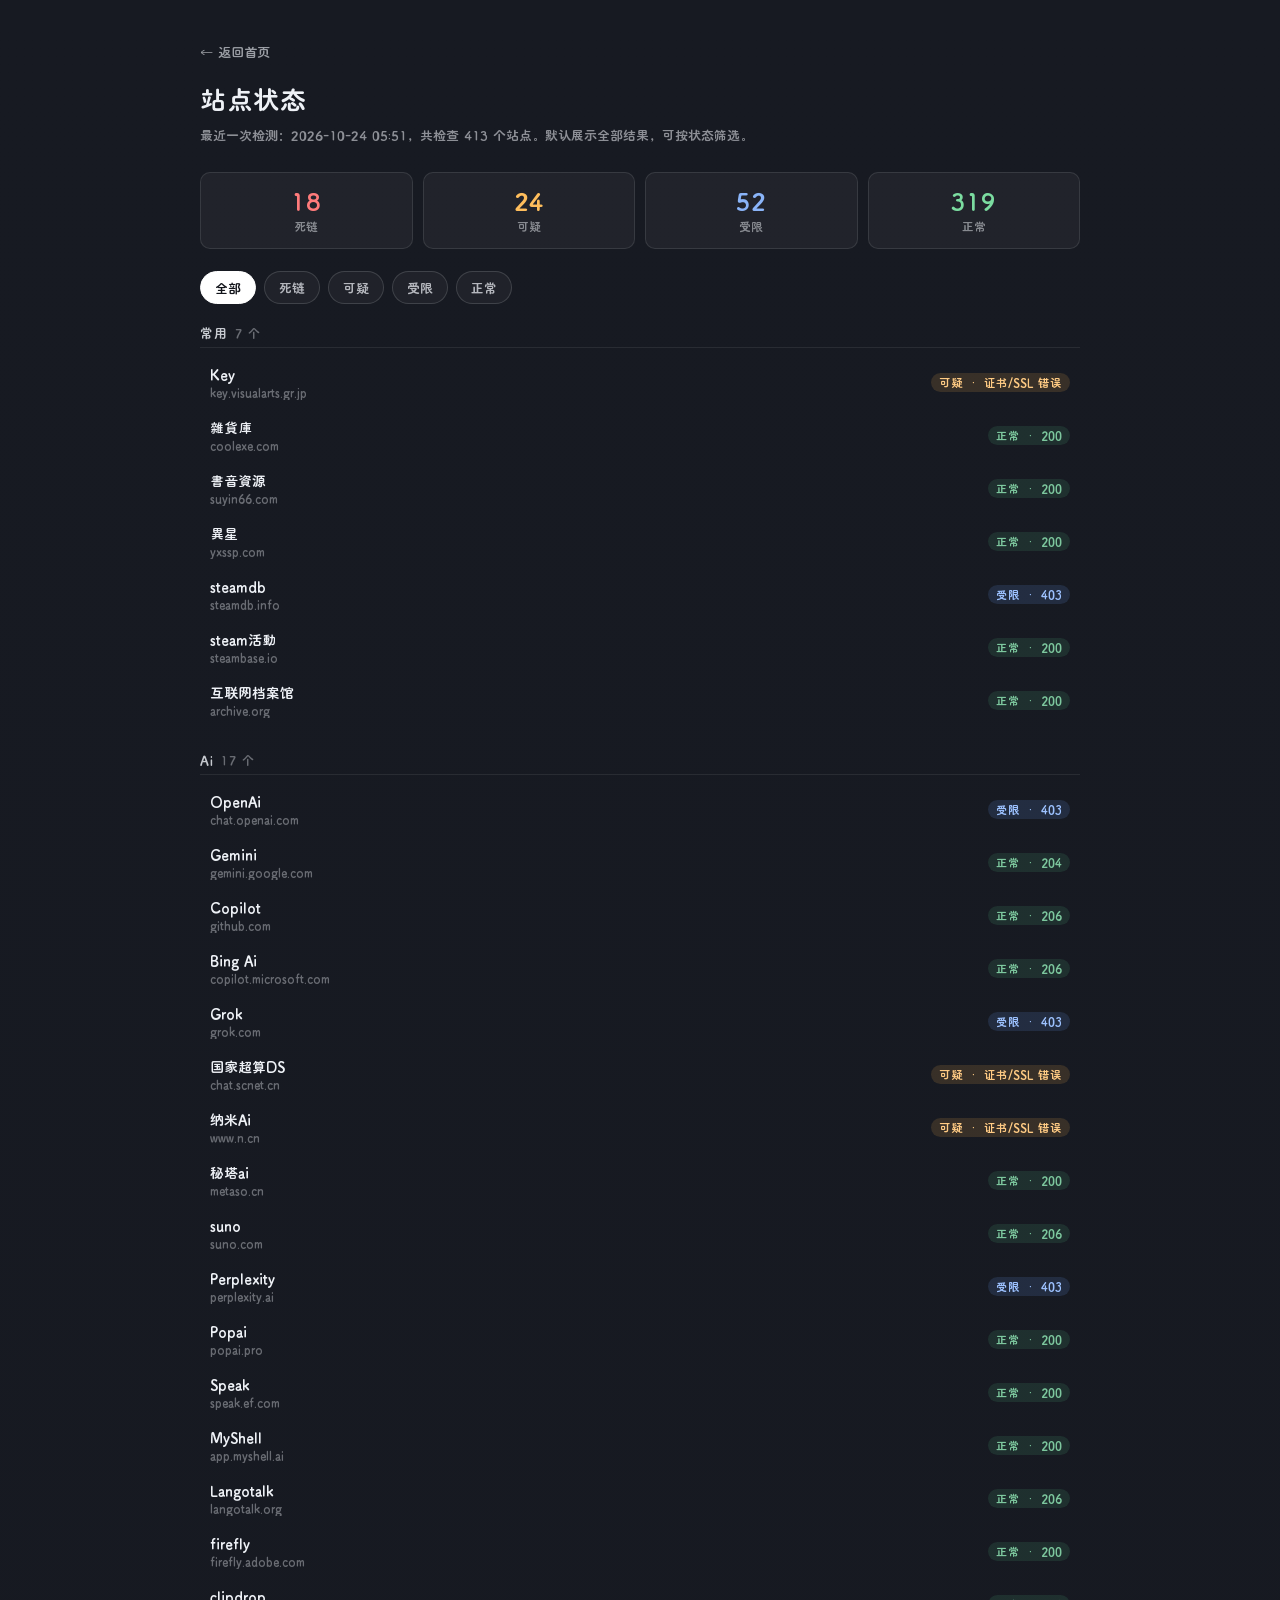
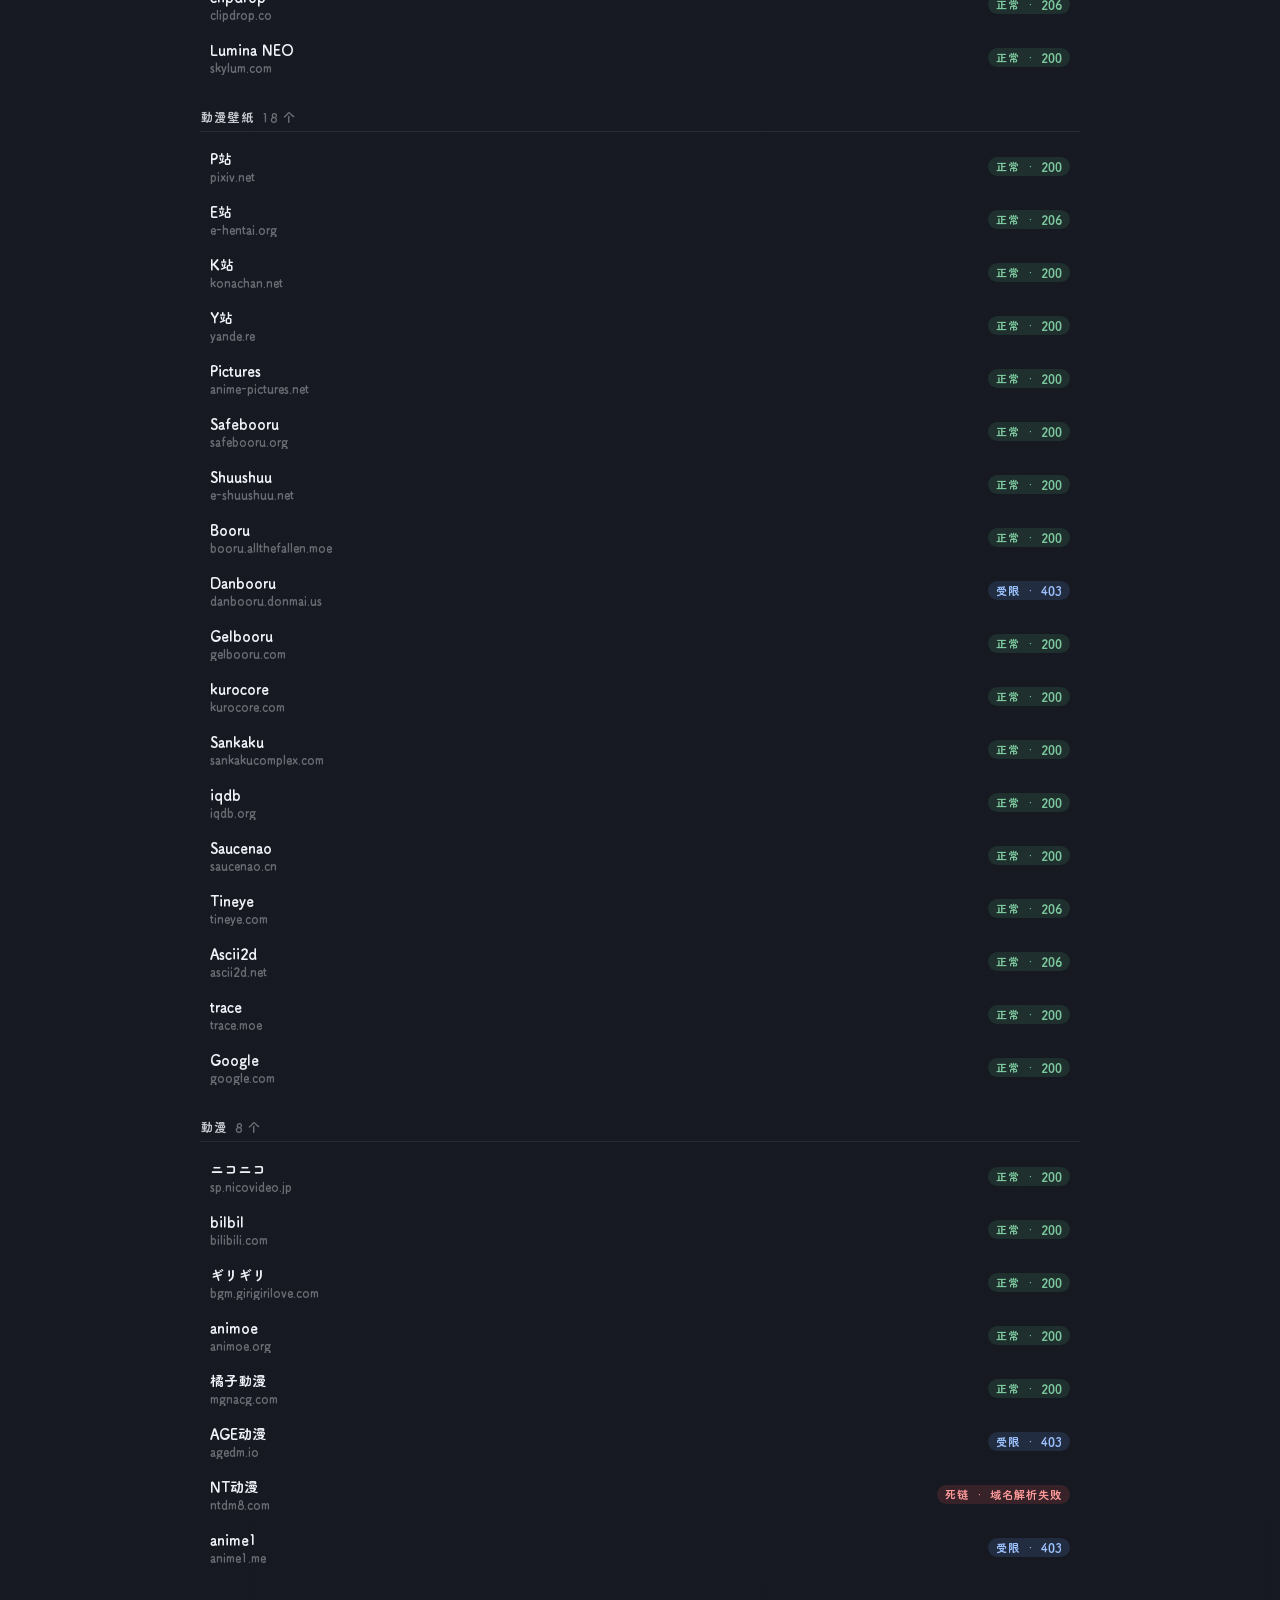
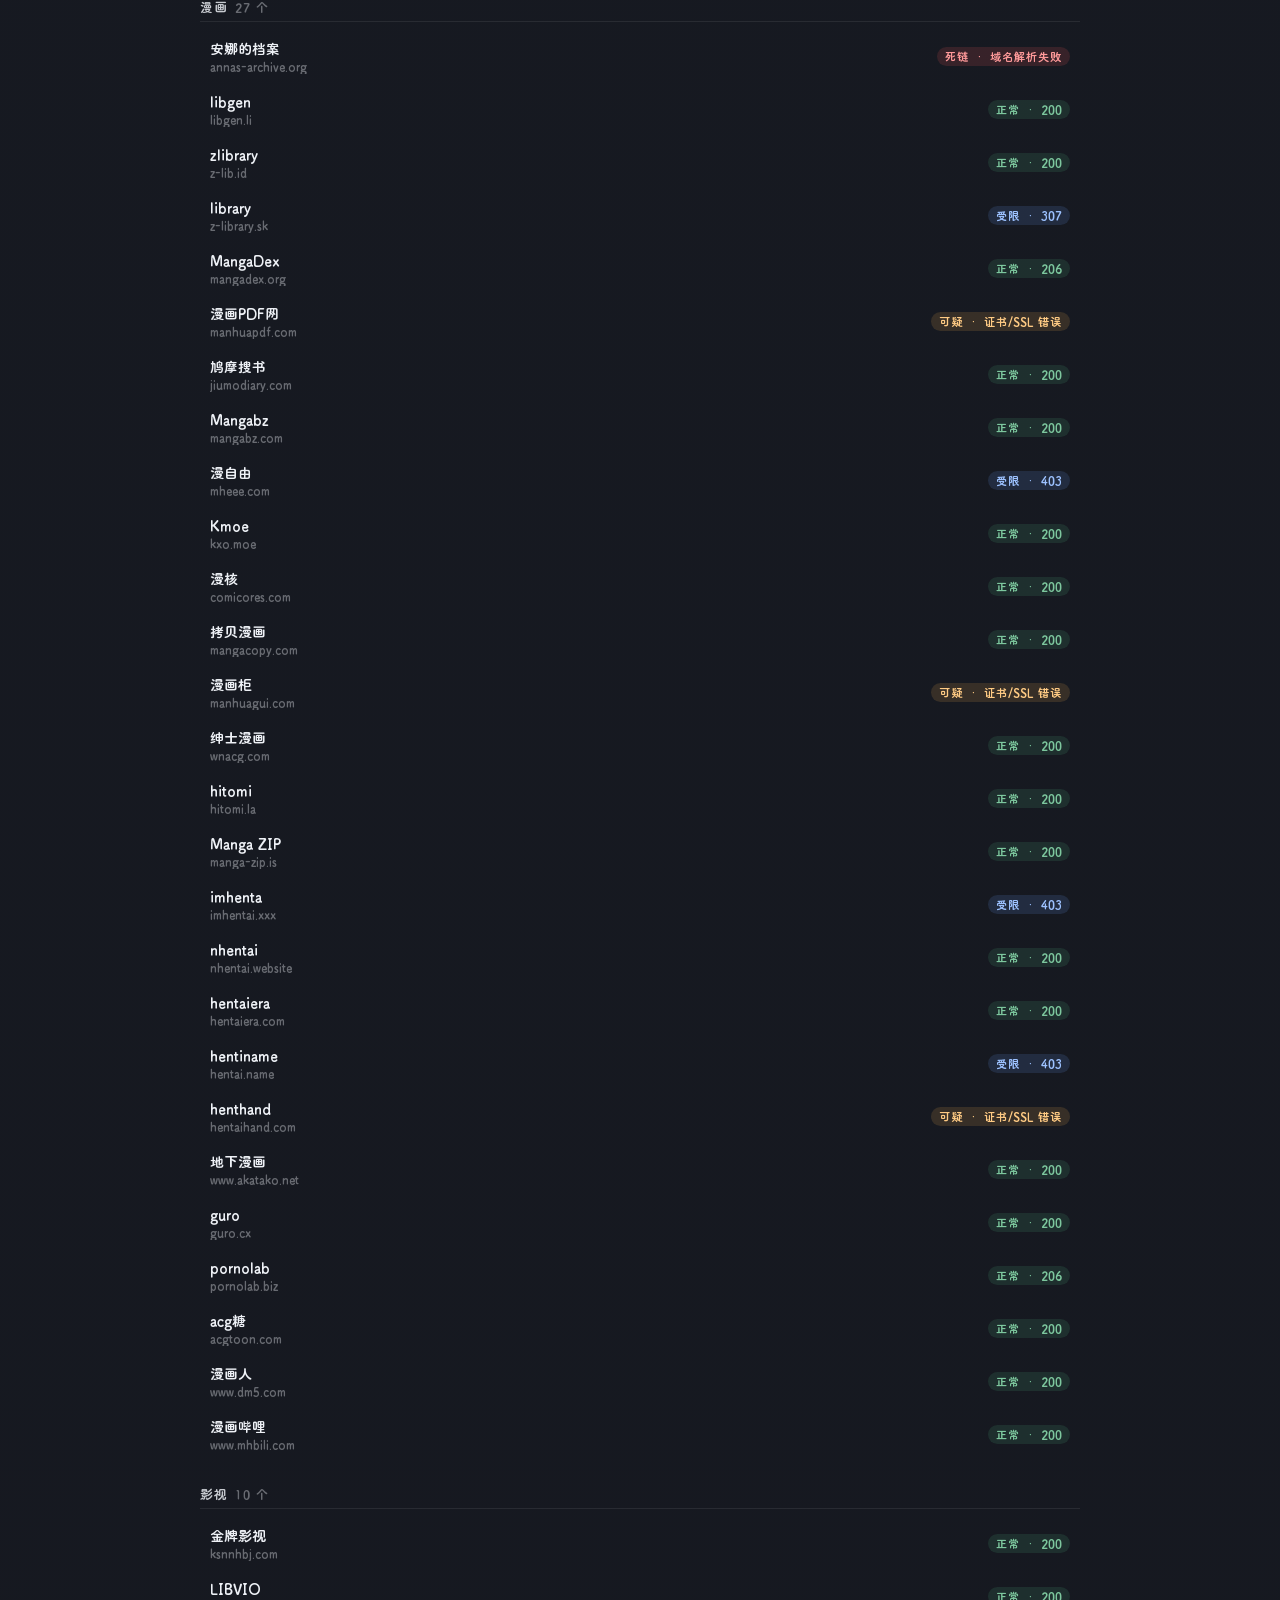
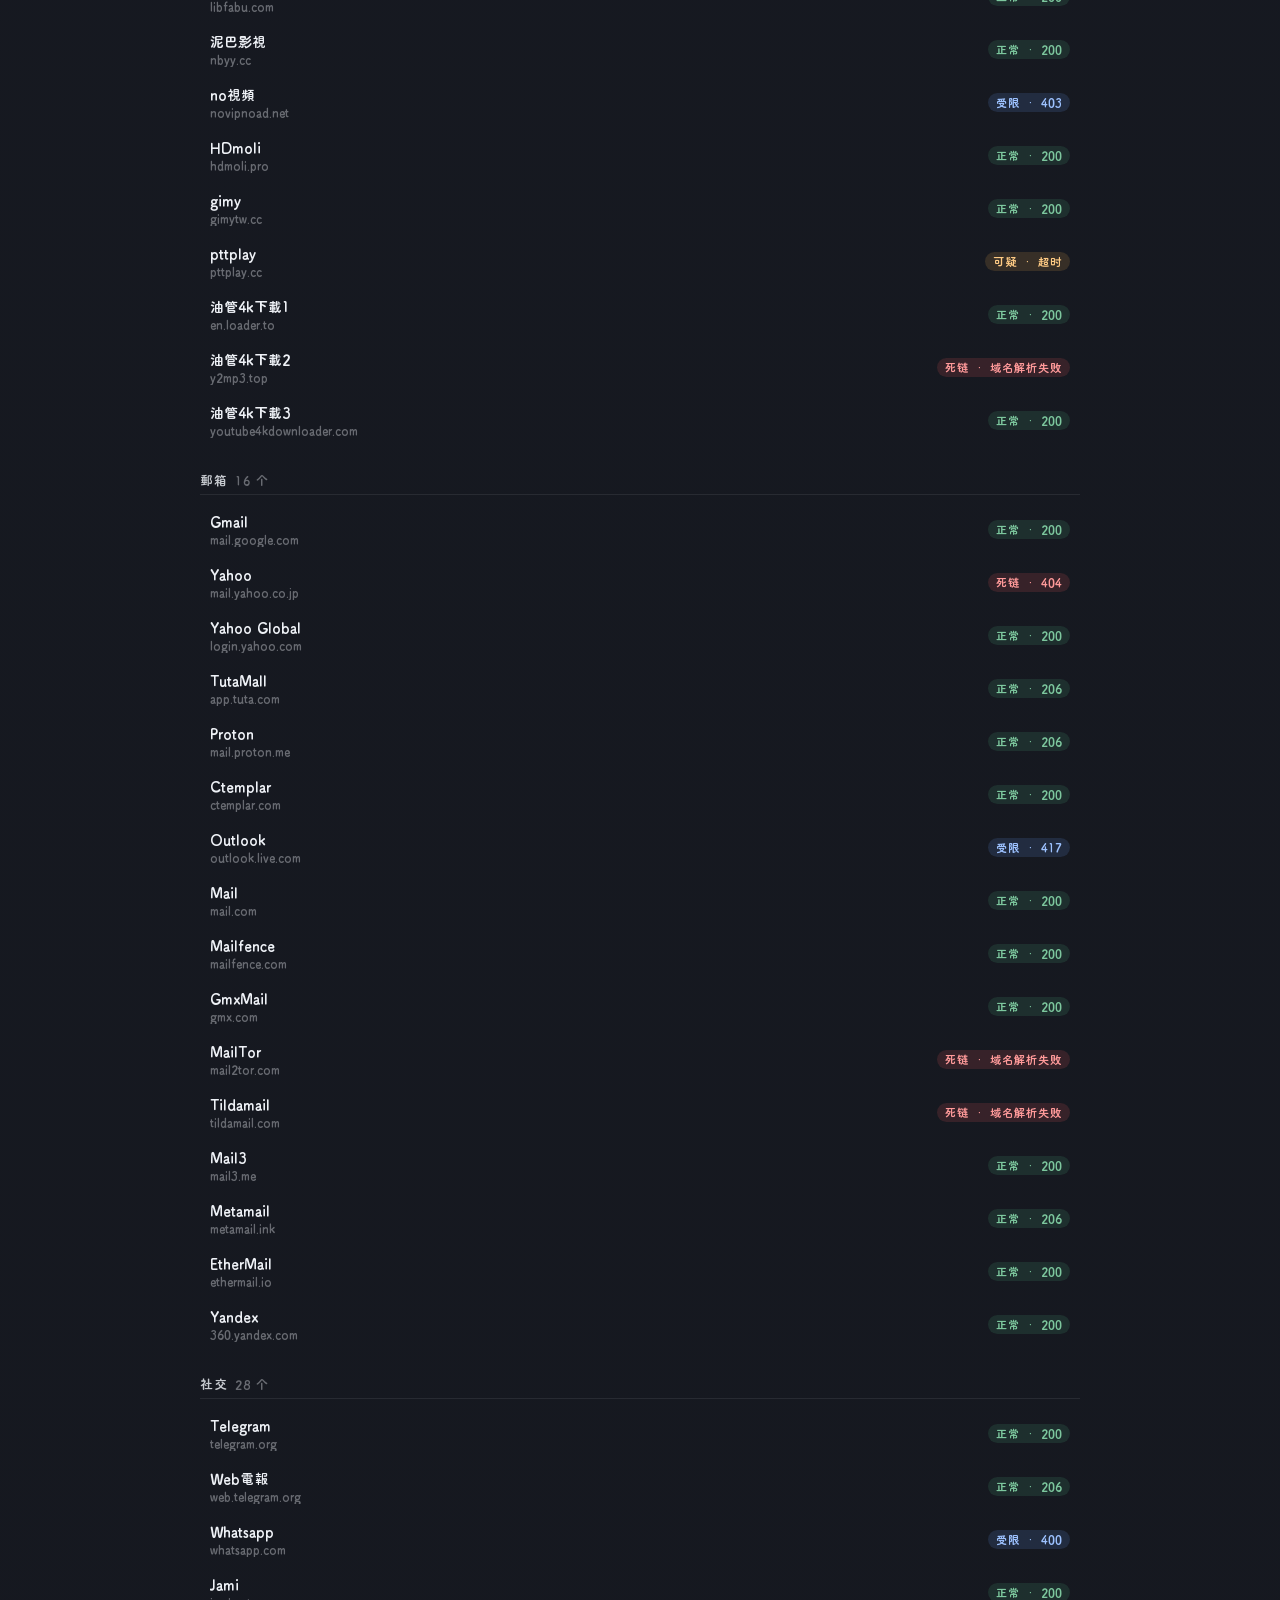
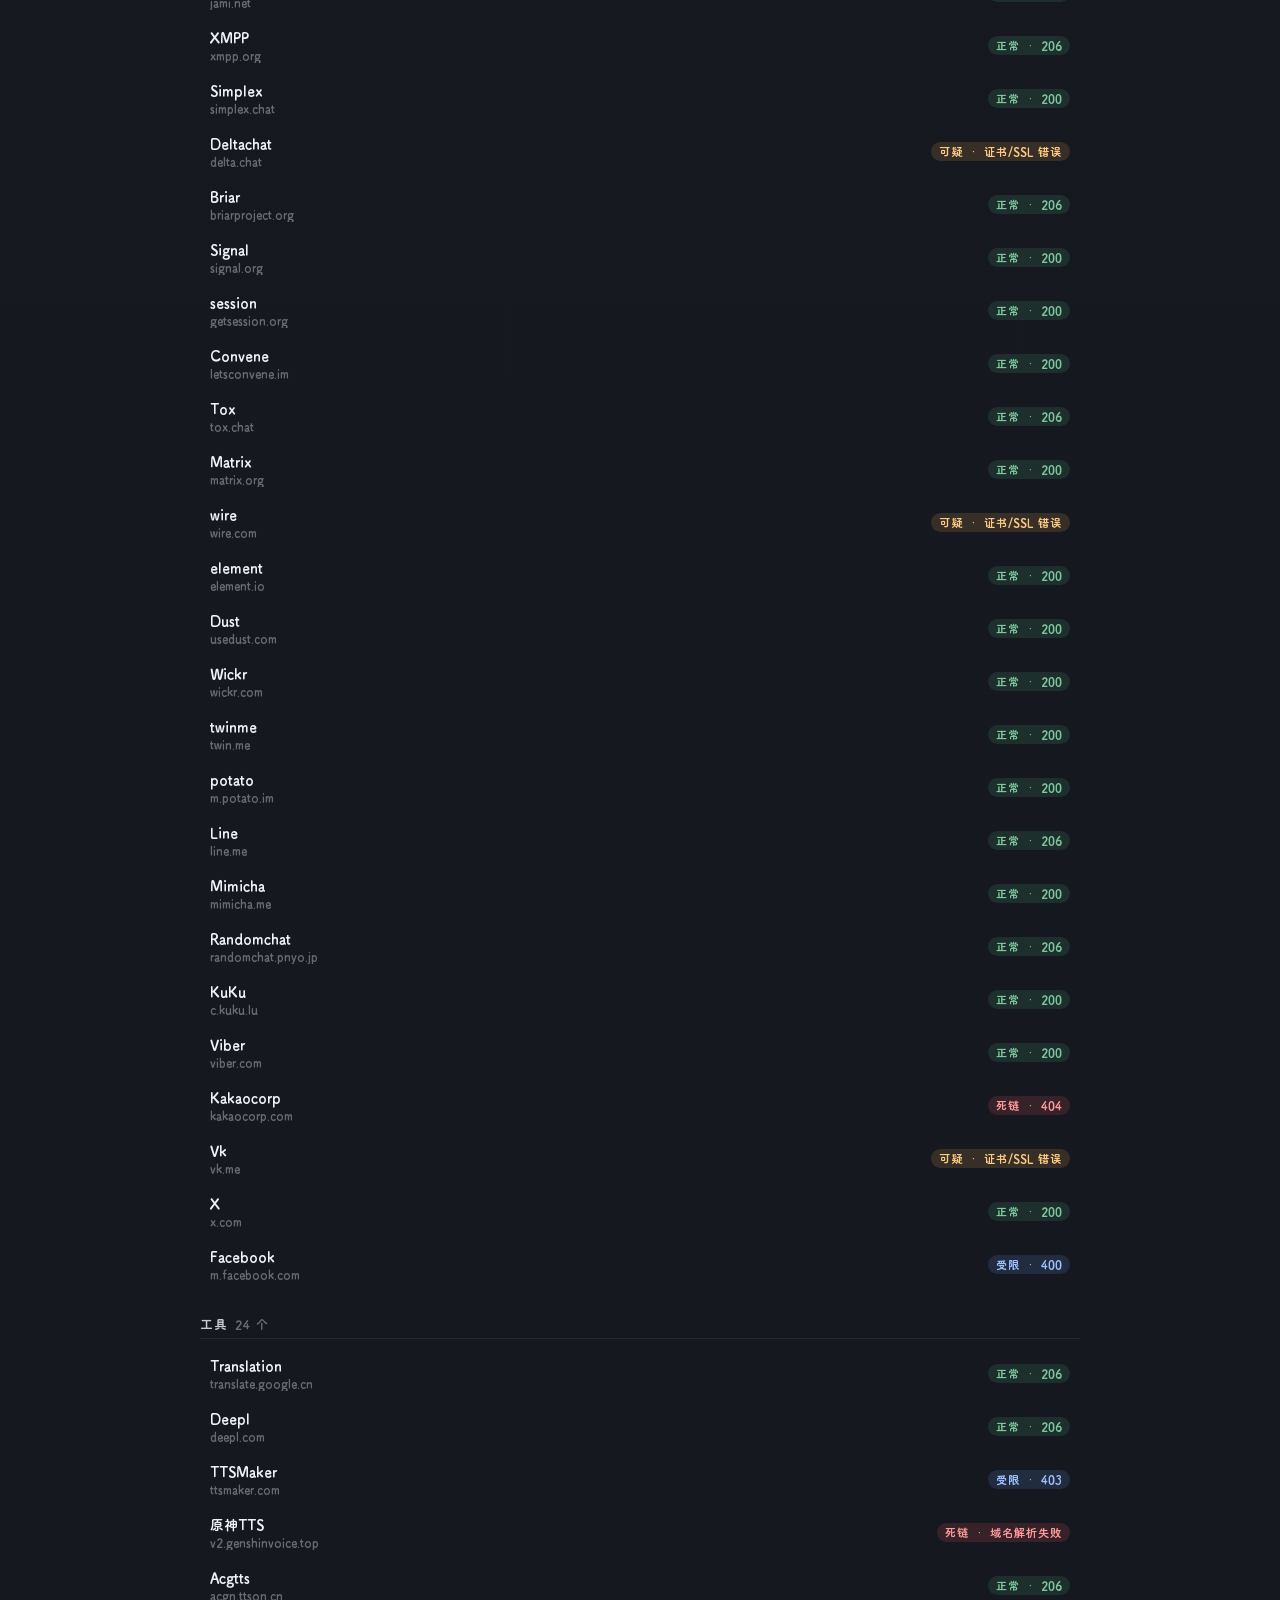
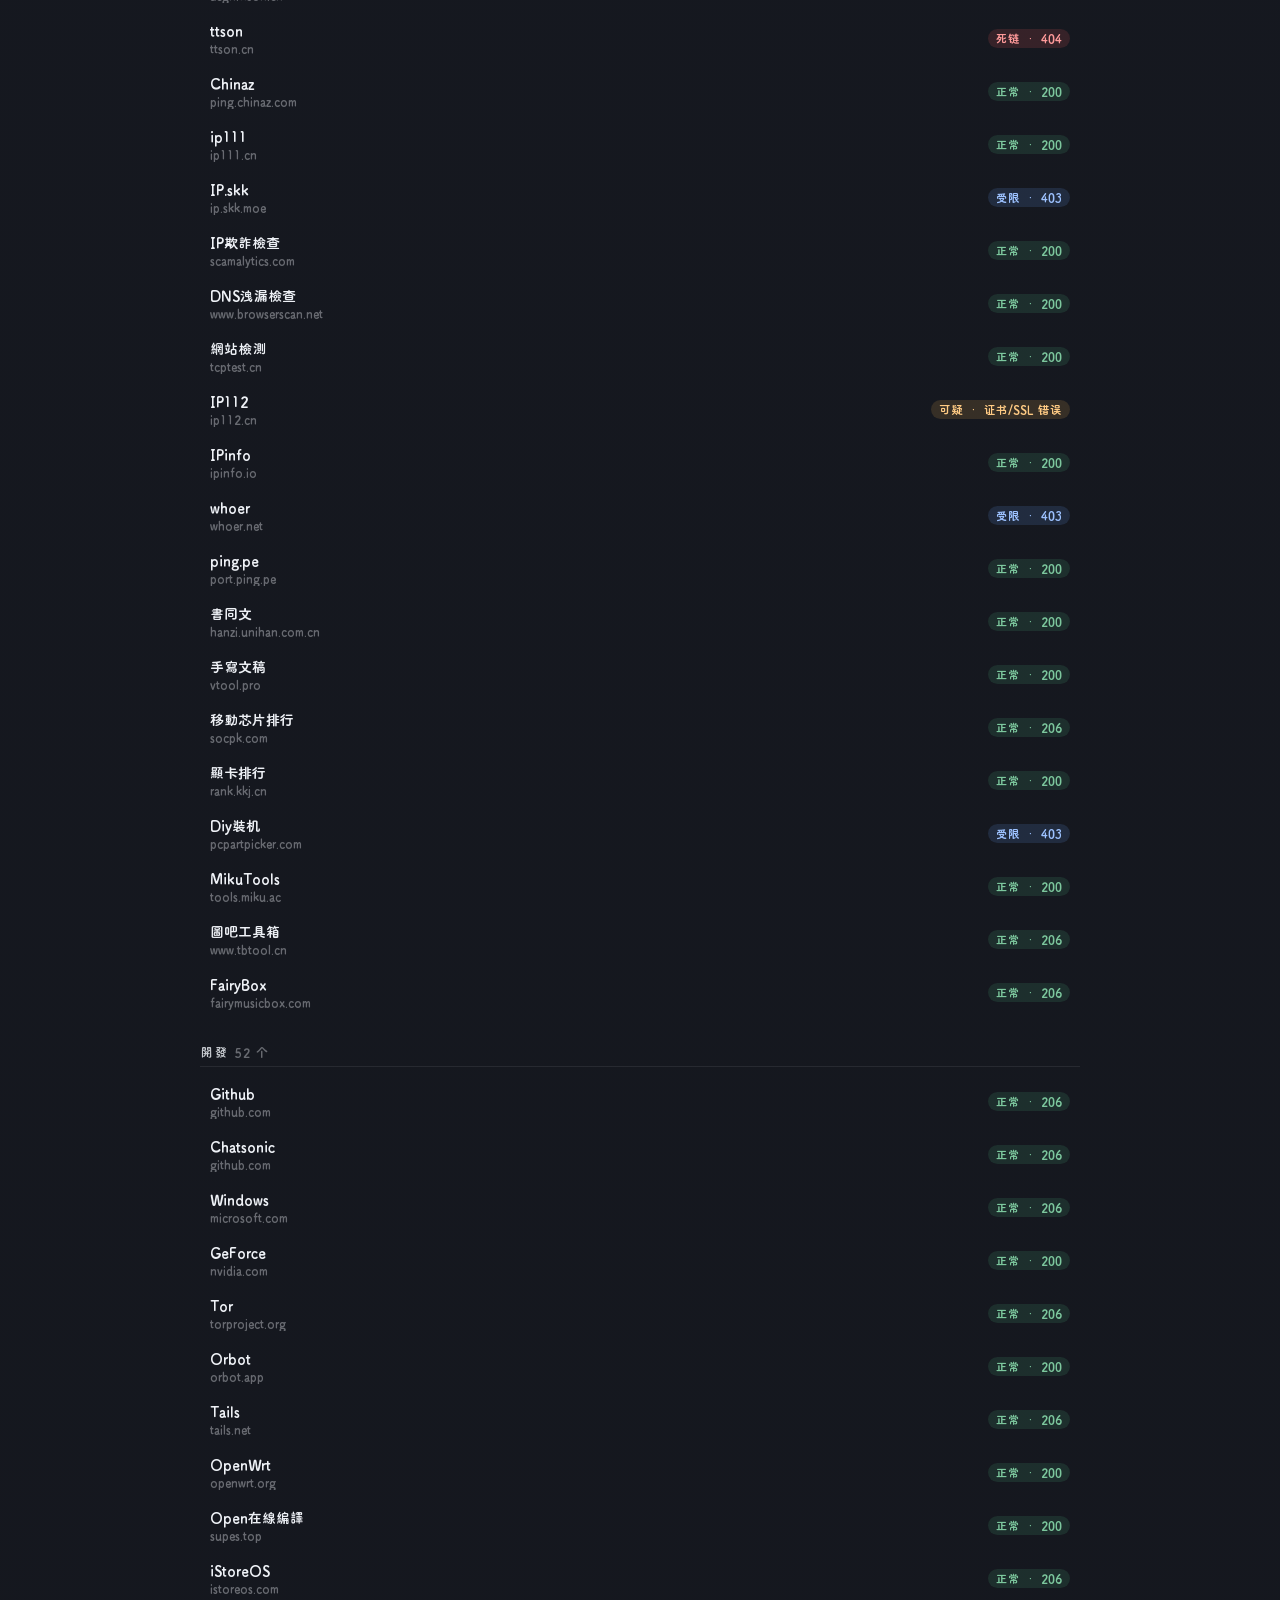
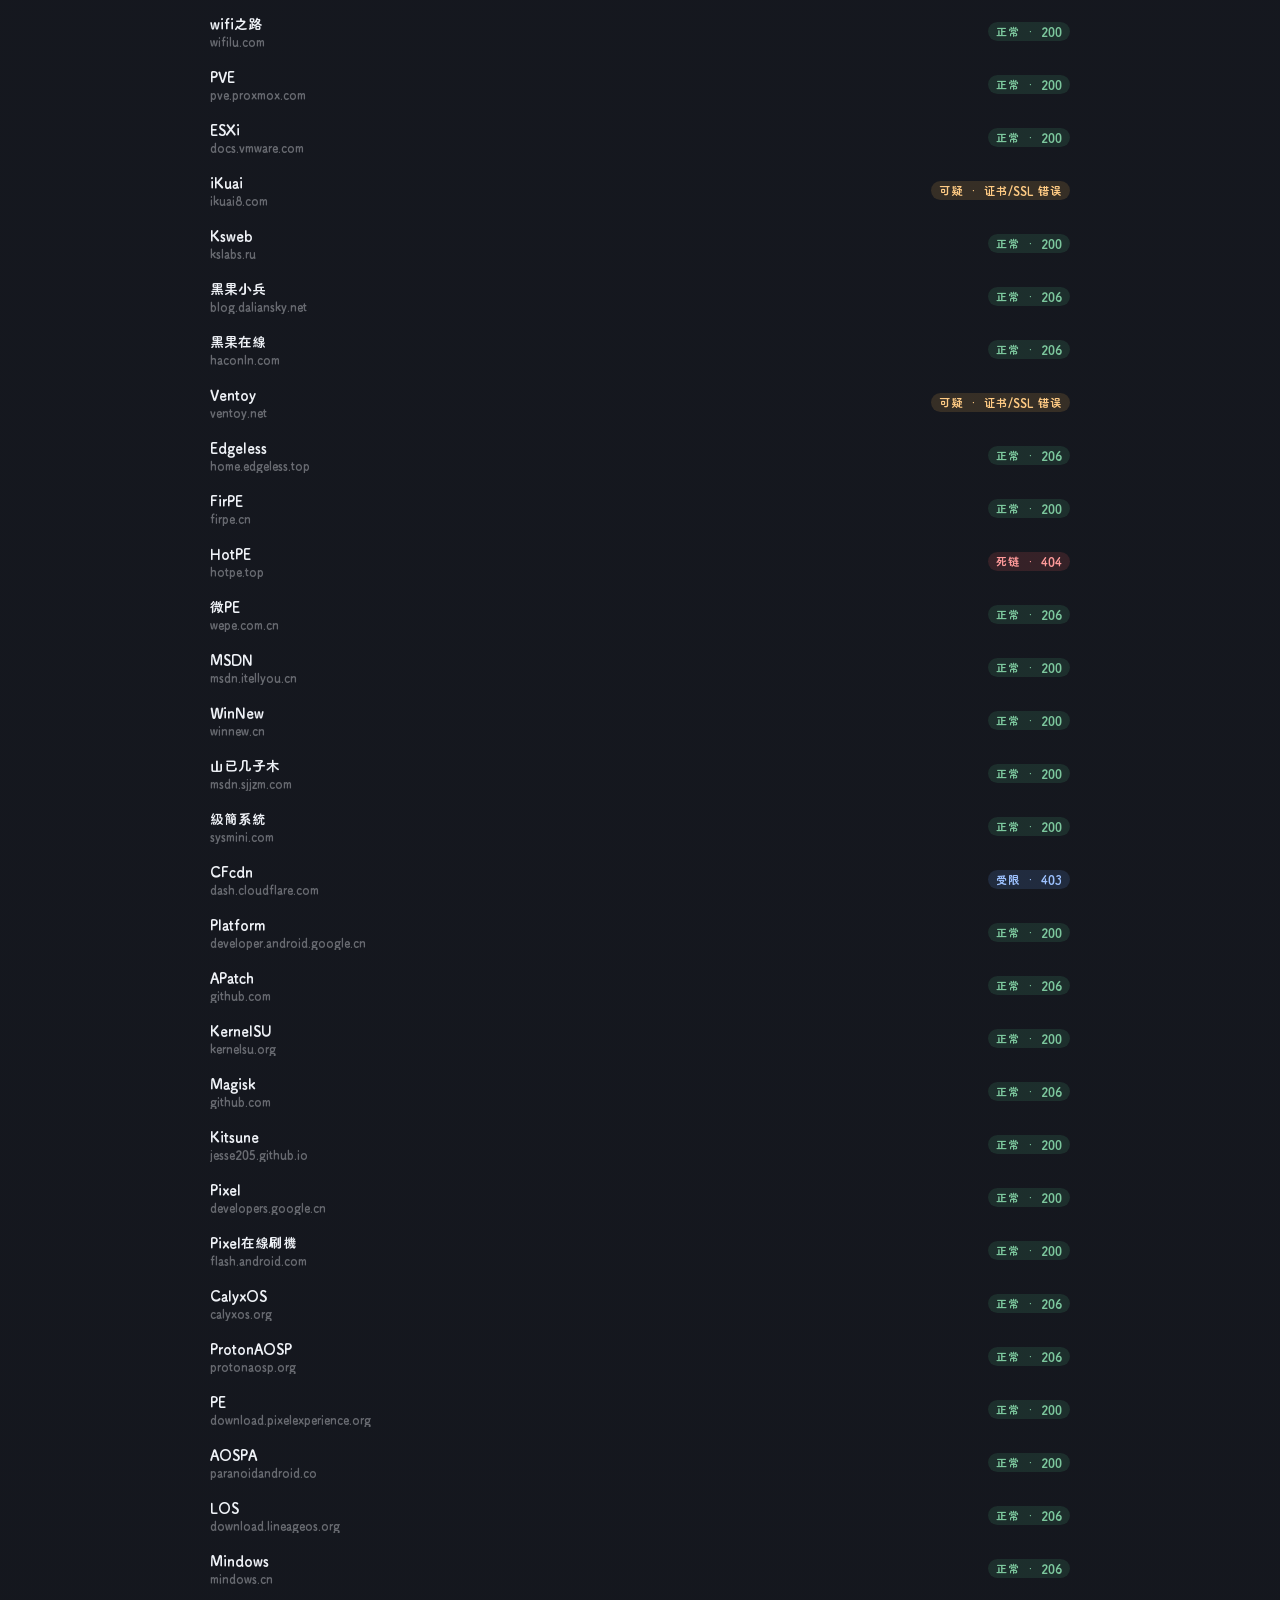
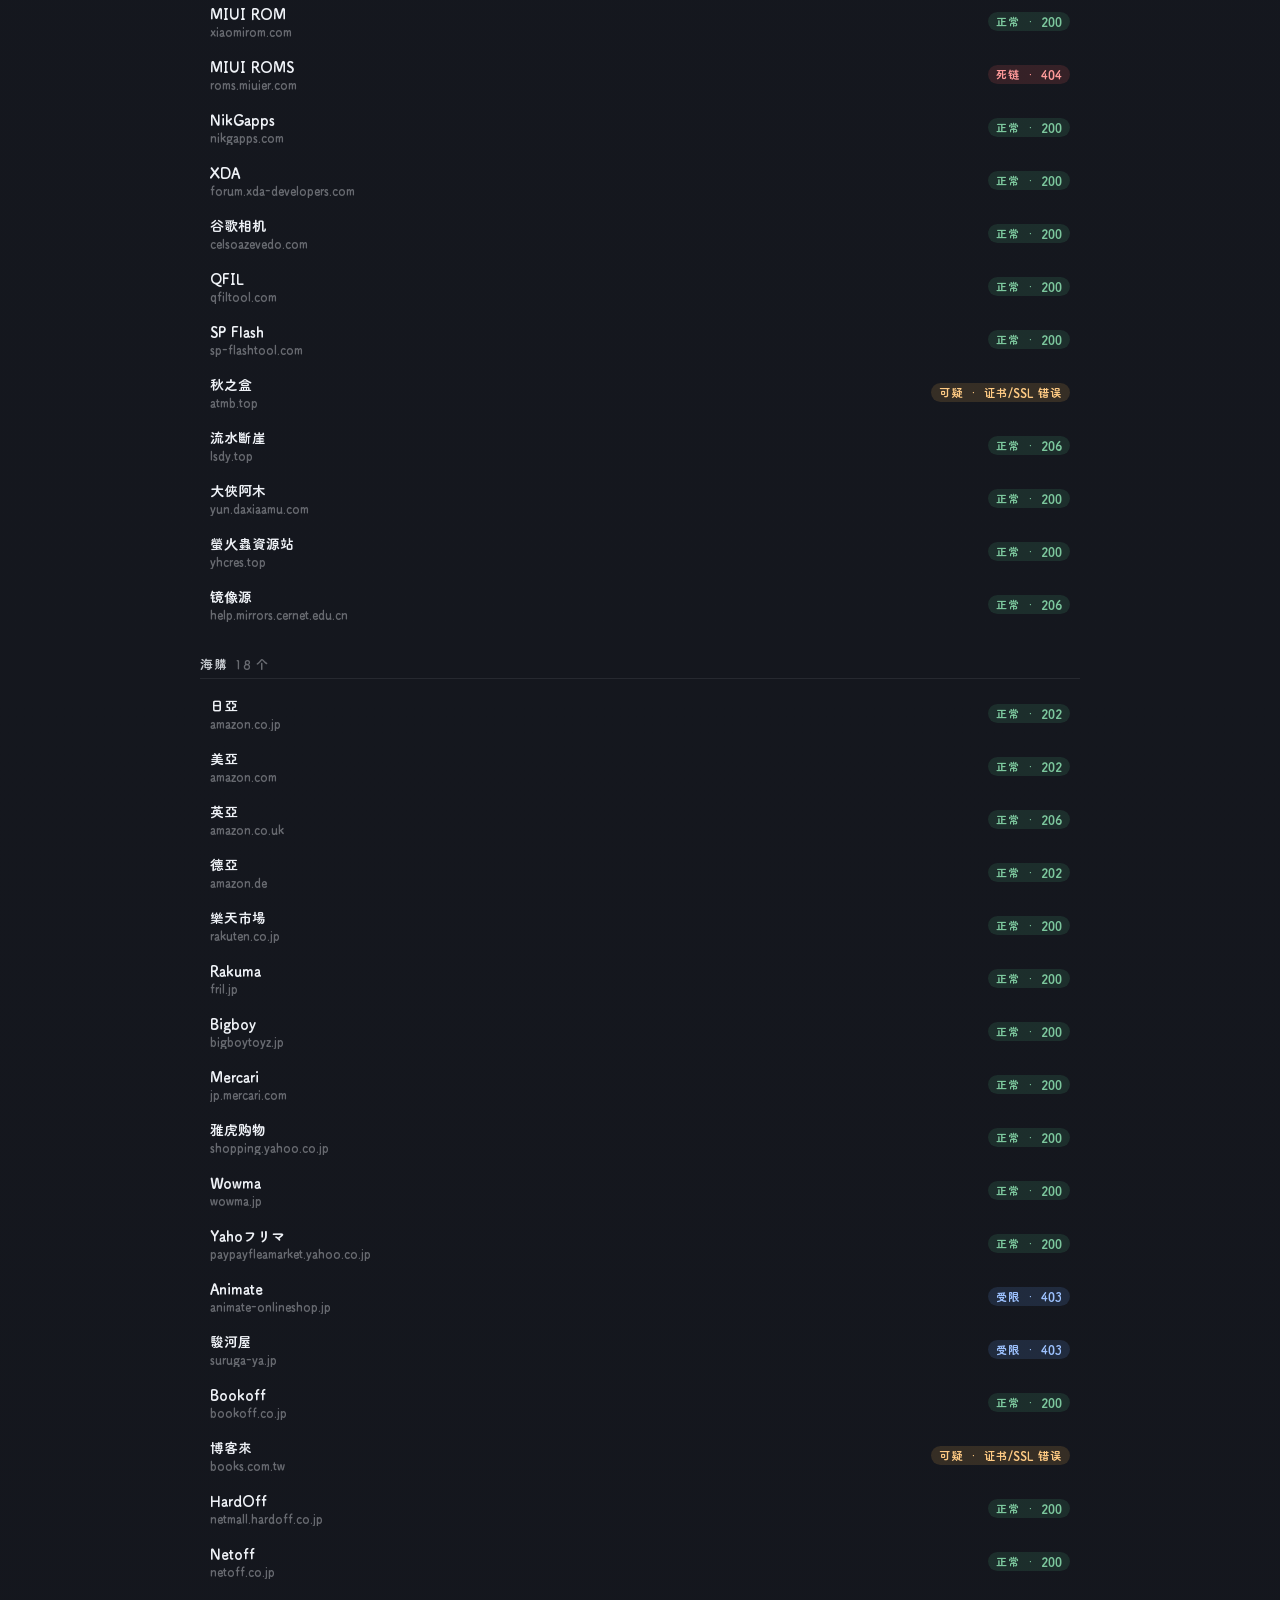
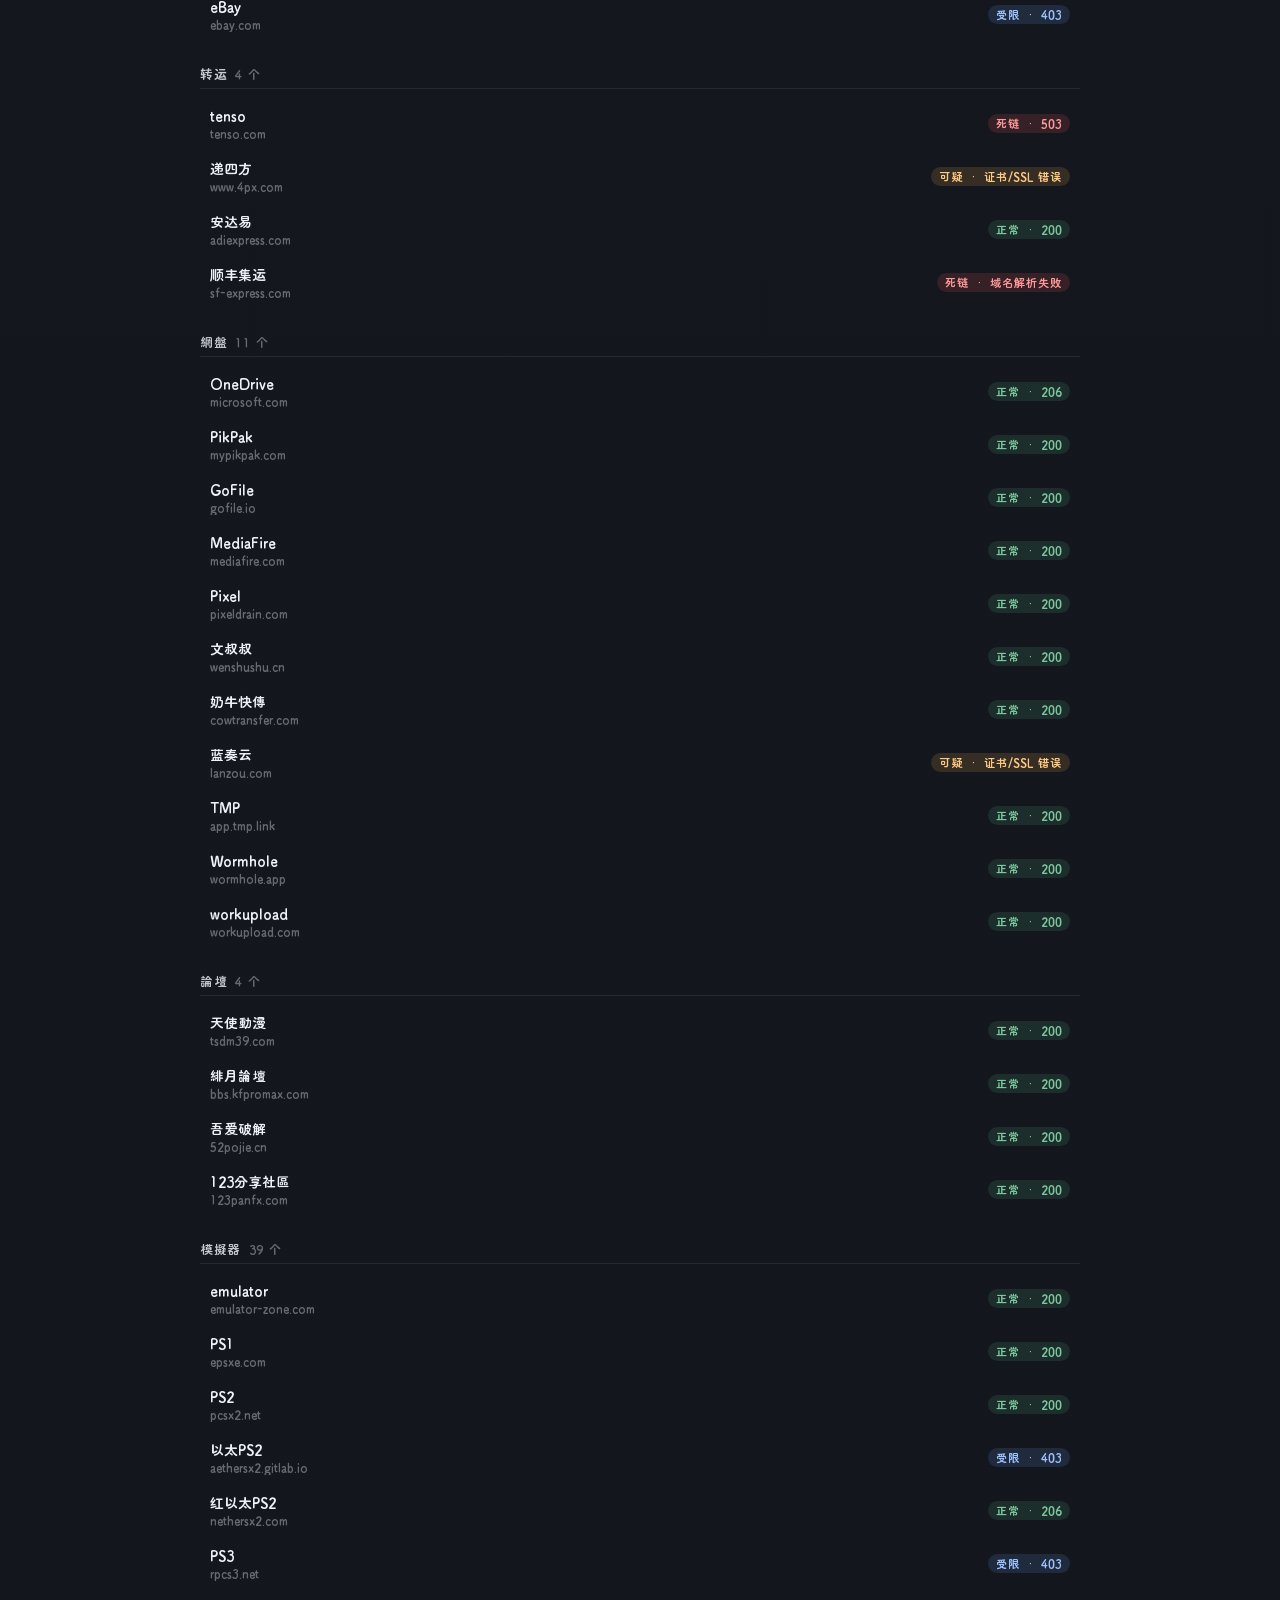
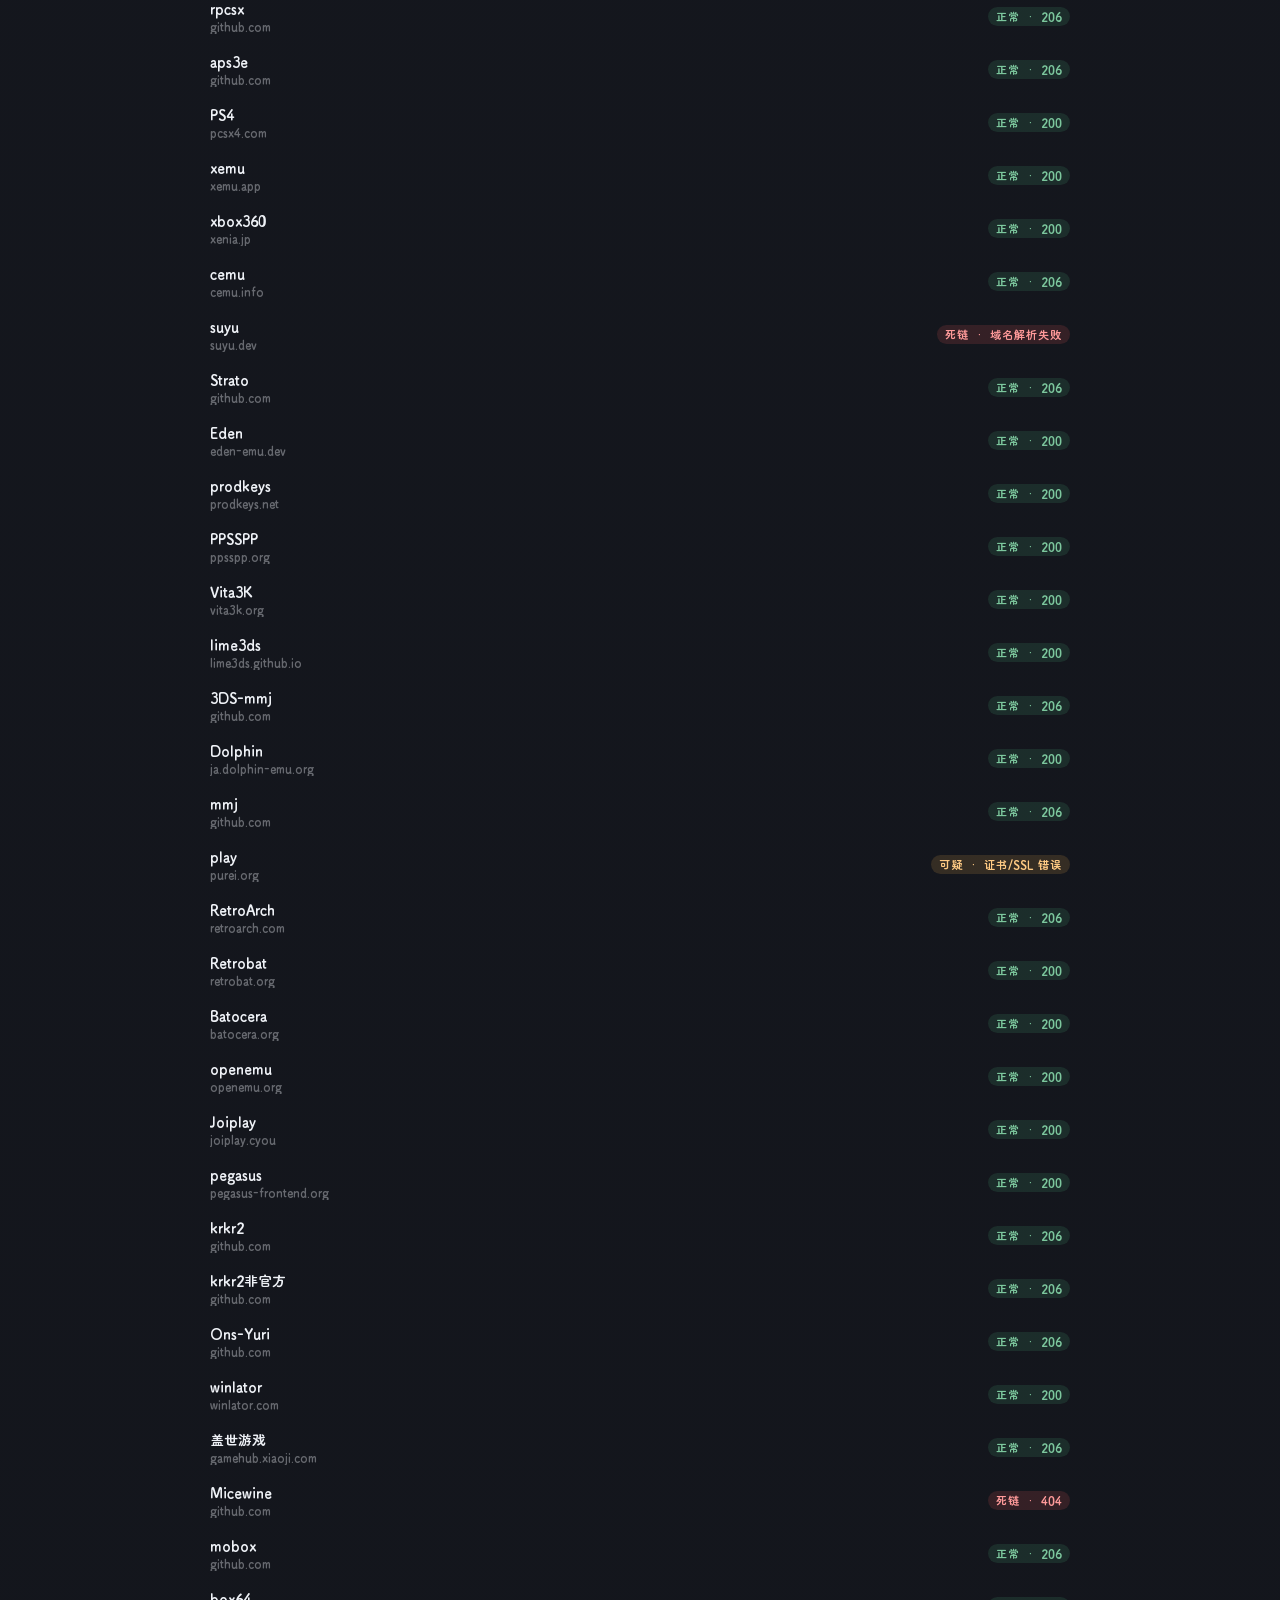
==== status.html @ 82ae31fb "feat: 搜索导航站大版本更新 - 搜索框改用一言提示并保留打字机效果，本地句库 + 联网接口混用 - 新增本地一言句库 data/hitokoto.json 与生成脚本 tools/build-h" ====
<!DOCTYPE html>
<html lang="zh-CN">
<head>
  <meta charset="UTF-8" />
  <meta name="viewport" content="width=device-width, initial-scale=1.0" />
  <meta name="theme-color" content="#16181d" />
  <title>站点状态 · 简单搜索</title>
  <meta name="description" content="所有收录站点的可用性检测结果：死链、受限与可疑站点一览。" />
  <meta name="color-scheme" content="dark" />

  <link rel="icon" href="favicon.svg" type="image/svg+xml" />
  <link rel="alternate icon" href="favicon.ico" sizes="32x32 48x48" />
  <link rel="apple-touch-icon" href="icon-180.png" />
  <link rel="manifest" href="manifest.webmanifest" />
  <link rel="preload" href="ziti/font.woff2" as="font" type="font/woff2" crossorigin />

  <link href="css/bizhi.css" rel="stylesheet" />
  <link href="css/status.css" rel="stylesheet" />
</head>
<body class="status-page">
  <div class="status-wrap">
    <a class="status-back" href="index.html">← 返回首页</a>

    <h1 class="status-title">站点状态</h1>
    <p class="status-sub" id="status-sub">
      正在读取检测数据…
    </p>

    <div class="status-stats" id="status-stats" hidden>
      <div class="stat is-dead">
        <span class="stat-num" id="stat-dead">0</span>
        <span class="stat-label">死链</span>
      </div>
      <div class="stat is-warn">
        <span class="stat-num" id="stat-unknown">0</span>
        <span class="stat-label">可疑</span>
      </div>
      <div class="stat is-blocked">
        <span class="stat-num" id="stat-blocked">0</span>
        <span class="stat-label">受限</span>
      </div>
      <div class="stat is-ok">
        <span class="stat-num" id="stat-ok">0</span>
        <span class="stat-label">正常</span>
      </div>
    </div>

    <div class="status-filters" id="status-filters" hidden>
      <button type="button" class="filter-btn is-active" data-kind="all">全部</button>
      <button type="button" class="filter-btn" data-kind="dead">死链</button>
      <button type="button" class="filter-btn" data-kind="unknown">可疑</button>
      <button type="button" class="filter-btn" data-kind="blocked">受限</button>
      <button type="button" class="filter-btn" data-kind="ok">正常</button>
    </div>

    <div id="status-list"></div>

    <div class="status-note">
      <b>正常</b>：返回 2xx，能正常打开。<br />
      <b>死链</b>：返回 404 / 410 / 5xx 或域名解析失败，基本可以确认打不开了。<br />
      <b>可疑</b>：请求超时或连接失败，通常是网络、区域限制或站点临时抽风，<b>不一定真的失效</b>。<br />
      <b>受限</b>：返回 401 / 403 / 429，站点其实还在，只是拒绝了自动检测的请求。
    </div>

    <p class="status-foot">数据由 GitHub Actions 定期自动检测生成 · 仅供导航参考</p>
  </div>

  <script src="js/link-status.js"></script>
  <script src="js/status.js"></script>
</body>
</html>
---- css/bizhi.css ----
@charset "utf-8";

/*
网址：https://hacamer.tk
github：https://github.com/hacamer/home-search
                     Hacamer，2021.7.25
*/

:root {
    /* 收纳面板宽度：菜单按钮、面板、移动端都跟着它走 */
    --panel-w: min(400px, 88vw);
}

input::-webkit-input-placeholder{
color:white;
}

/*@import url(//fonts.loli.net/earlyaccess/notosansscsliced.css);*/

* {
    padding: 0;
    margin: 0;
    outline: none;
    -webkit-tap-highlight-color: transparent;
}

html,
body {
    width: 100%;
    height: 100%;
    position: relative;
    overflow: hidden;
}
.bgo {
    position: fixed;
    inset: 0;
    z-index: 0;
    width: 100%;
    height: 100%;
    background-color: #1a1d24;
    /* 随机图加载失败时保留渐变兜底，不会白屏 */
    background-image: url(https://www.dmoe.cc/random.php),
        linear-gradient(160deg, #2b3a55 0%, #1a1d24 55%, #0f1115 100%);
    background-position: center;
    background-size: cover;
    background-repeat: no-repeat;
    filter: brightness(0.9);
}

html {
    font-family: 'zuziaaa', PingFangSC-Light, Microsoft YaHei UI, Microsoft YaHei, helvetica, sans-serif;
    font-weight: 350;
    color: #fff;
}

@font-face{
    font-family:'zuziaaa';  /* 字体名自定义即可 */
    src:url('../ziti/font.woff2') format('woff2'); /* 本地字体：已按站内实际用字做子集化（约 140KB）；改文案后可跑 tools/subset-font.py 重建 */
    font-display: swap;
  }
  
  h1#site-title {
    font-family: 'zuziaaa', sans-serif;
  }

.panel-sec .title i.iconfont {
    font-style: normal;
    font-size: 15px;
}

.panel-sec .title i.iconfont::before {
    content: "◆";
}

/* 分类图标兜底（原 iconfont 字体未引入，图标一直是空白） */
.panel-sec .title i.icon-changyong::before { content: "⭐"; }
.panel-sec .title i.icon-Ai::before { content: "✨"; }
.panel-sec .title i.icon-AnimeWallpapers::before { content: "🖼️"; }
.panel-sec .title i.icon-shipin::before { content: "🎬"; }
.panel-sec .title i.icon-manhua::before { content: "📖"; }
.panel-sec .title i.icon-youxiang::before { content: "✉️"; }
.panel-sec .title i.icon-msg::before { content: "💬"; }
.panel-sec .title i.icon-ai-tool::before { content: "🛠️"; }
.panel-sec .title i.icon-shuaji::before { content: "💻"; }
.panel-sec .title i.icon-kongzhitai::before { content: "🎮"; }
.panel-sec .title i.icon-bt::before { content: "🧲"; }
.panel-sec .title i.icon-recent::before { content: "🕘"; }

/*form,
input,
button {
    padding: 0;
    margin: 0;
    border: none;
    outline: none;
    background: none;
}
input::-webkit-input-placeholder {
    color: #ccc;
    letter-spacing: 2px;
    font-size: 16px;
}*/

ul,
li {
    display: block;
    list-style: none;
    
}

a {
    text-decoration: none;
    color: #000;
}

#menu {
    width: 50px;
    height: 50px;
    transform: scale(0.8);
    position: absolute;
    right: 10px;
    top: 5px;
    z-index: 2000000;
    cursor: pointer;
    transition: 0.5s;
}

#menu:focus-visible {
    outline: 2px solid rgba(255,255,255,.75);
    outline-offset: 2px;
    border-radius: 50%;
}

#menu i {
    position: absolute;
    left: 0;
    right: 0;
    margin: 24px auto;
    width: 25px;
    height: 3px;
    background: #ddd;
    border-radius:25px;
}

#menu i:before {
    content: '';
    width: 15px;
    height: 3px;
    top: -8px;
    background: #ddd;
    position: absolute;
    right: 0;
    border-radius:25px;
}

#menu i:after {
    content: '';
    width: 13px;
    height: 3px;
    bottom: -8px;
    background: #ddd;
    position: absolute;
    left: 0;
    border-radius:25px;
}

#menu.on {
    right: calc(var(--panel-w) + 18px);
    background: rgba(1,1,1,0.5);
    border-radius: 25px;
   /* box-shadow: 0 6px 8px rgba(36, 159, 253, .3);*/
}

#menu.on i {
    width: 20px;
    background: #fff;
}

#menu.on i:before {
    top: -5px;
    transform: rotate(45deg);
    width: 14px;
    right: -1px;
    left: auto;
    background: #fff;
}

#menu.on i:after {
    bottom: -5px;
    transform: rotate(-45deg);
    width: 14px;
    right: -1px;
    left: auto;
    background: #fff;
}

/* ---------- 侧栏（站点收纳面板） ---------- */
.list {
    position: absolute;
    top: 0;
    right: 0;
    z-index: 2000;
    box-sizing: border-box;
    width: var(--panel-w);
    height: 100%;
    padding: 0 18px 72px;
    overflow-x: hidden;
    overflow-y: auto;
    overscroll-behavior: contain;
    -webkit-overflow-scrolling: touch;
    background: rgba(10, 12, 16, .55);
    -webkit-backdrop-filter: blur(22px) saturate(1.3);
    backdrop-filter: blur(22px) saturate(1.3);
    border-left: 1px solid rgba(255, 255, 255, .12);
    box-shadow: -12px 0 32px rgba(0, 0, 0, .28);
    scrollbar-width: thin;
    scrollbar-color: rgba(255, 255, 255, .22) transparent;
    transition: transform .32s cubic-bezier(.4, 0, .2, 1);
}

.list::-webkit-scrollbar {
    width: 6px;
}

.list::-webkit-scrollbar-thumb {
    background: rgba(255, 255, 255, .22);
    border-radius: 3px;
}

.list::-webkit-scrollbar-track {
    background: transparent;
}

/* 用位移代替 right 动画，滑入滑出更顺滑 */
.list.closed {
    transform: translateX(100%);
    box-shadow: none;
}

/* 网格布局：列宽自适应，字数多的条目也不会顶出来 */
.panel-links {
    display: grid;
    grid-template-columns: repeat(auto-fill, minmax(102px, 1fr));
    gap: 8px;
    width: auto;
    margin: 0;
    padding: 8px 0 0;
}

/* 分区之间留出间隔，标题吸顶时不会互相挤压 */
.panel-sec + .panel-sec {
    margin-top: 20px;
}

.panel-links li {
    float: none;
    width: auto;
    height: 32px;
    margin: 0;
    line-height: 32px;
    text-align: left;
}

.panel-links li a {
    display: block;
    height: 32px;
    padding: 0 8px;
    overflow: hidden;
    color: #fff;
    font-size: 12.5px;
    font-weight: 500;
    line-height: 32px;
    text-align: left;
    text-overflow: ellipsis;
    white-space: nowrap;
    border-radius: 7px;
    background: rgba(255, 255, 255, .08);
    box-shadow: inset 0 1px 0 rgba(255, 255, 255, .08);
    transition: background-color .2s ease, transform .2s ease, box-shadow .2s ease;
}

/* 原 iconfont 字体未引入，图标占位改成小圆点；带 inline color 的仍显示品牌色 */
.panel-links li a i {
    transition: opacity .2s ease;
}

.panel-links li a i.iconfont {
    display: inline-block;
    width: 5px;
    height: 5px;
    margin: 0 7px 2px 1px;
    vertical-align: middle;
    overflow: hidden;
    font-size: 0;
    border-radius: 50%;
    background: currentColor;
    opacity: .55;
}

.panel-links li a:hover,
.panel-links li a:focus-visible {
    color: #fff;
    background-color: #29f;
    background-image: linear-gradient(135deg, rgba(35, 153, 255) 1%, rgba(84, 175, 253) 100%);
    box-shadow: 0 4px 12px rgba(0, 60, 110, .45);
    transform: translateY(-1px);
    outline: none;
}

.panel-links li a:hover i {
    opacity: 1;
}

/* 分类标题：只在所属分区内吸顶，滑走时被下一个分区顶出去 */
.panel-sec .title {
    position: sticky;
    top: 0;
    z-index: 2;
    display: block;
    box-sizing: border-box;
    height: 38px;
    margin: 20px 0 0;
    color: #fff;
    font-size: 15px;
    font-weight: 700;
    line-height: 38px;
    text-align: left;
    text-indent: 0;
    padding: 0 10px;
    border: 1px solid rgba(255, 255, 255, .18);
    border-radius: 9px;
    /* 毛玻璃：透出后面的壁纸，而不是一条纯黑色带 */
    background: rgba(255, 255, 255, .10);
    -webkit-backdrop-filter: blur(18px) saturate(1.4);
    backdrop-filter: blur(18px) saturate(1.4);
    box-shadow: inset 0 1px 0 rgba(255, 255, 255, .18), 0 2px 10px rgba(0, 0, 0, .12);
}

.panel-sec:first-child .title {
    margin-top: 4px;
}

.panel-sec .title i {
    margin-right: 6px;
    color: #29f;
    font-weight: normal;
}

.logo{
    position: absolute;
    z-index: 99;
    top: 93%;
    left: 50%;
    transform: translate(-50%, -50%);
    width: 200px;
    opacity: 0.9;
}

@media (max-width: 640px) {
    :root {
        --panel-w: min(286px, 86vw);
    }

    .list {
        padding: 0 12px 64px;
    }

    .panel-links {
        grid-template-columns: repeat(auto-fill, minmax(94px, 1fr));
        gap: 7px;
    }

    .panel-links li,
    .panel-links li a {
        height: 34px;
        line-height: 34px;
    }

    .panel-links li a {
        font-size: 12px;
    }

    #menu {
        top: 5px;
    }

    .bgo{
        background-image: url(https://app.zichen.zone/api/acg/api.php),
            linear-gradient(160deg, #2b3a55 0%, #1a1d24 55%, #0f1115 100%);
        background-position: center;
        background-size: cover;
        background-repeat: no-repeat;
    }

    .logo{
        width: 35%;
    }

    .ko{
        height: 158px;
        overflow-y: scroll;
    }
}

.ssln:hover{
    background: #f2f2f2;
}

/* =========================================================
   面板增强：过滤栏 / 遮罩 / 站点图标 / 最近访问
   ========================================================= */

/* 作者样式里的 ul,li{display:block} 会盖掉 [hidden] 的 UA 规则，
   过滤功能依赖 hidden，这里必须显式声明 */
[hidden] {
    display: none !important;
}

/* ---------- 遮罩：点击面板外部关闭 ---------- */
.panel-mask {
    position: fixed;
    inset: 0;
    z-index: 1999;
    background: rgba(0, 0, 0, .35);
    -webkit-backdrop-filter: blur(1px);
    backdrop-filter: blur(1px);
    opacity: 0;
    pointer-events: none;
    transition: opacity .3s ease;
}

.panel-mask.show {
    opacity: 1;
    pointer-events: auto;
}

/* ---------- 过滤栏（吸顶） ---------- */
.panel-tools {
    position: sticky;
    top: 0;
    z-index: 3;
    display: flex;
    gap: 8px;
    padding: 12px 0 10px;
    background: linear-gradient(180deg, rgba(14, 16, 21, .96) 0%, rgba(14, 16, 21, .88) 70%, rgba(14, 16, 21, 0) 100%);
}

.panel-tools .panel-filter {
    flex: 1;
    min-width: 0;
}

.panel-edit-btn {
    flex: none;
    padding: 0 12px;
    color: rgba(255, 255, 255, .85);
    font-size: 12.5px;
    border: 1px solid rgba(255, 255, 255, .18);
    border-radius: 9px;
    background: rgba(255, 255, 255, .08);
    cursor: pointer;
    transition: color .2s ease, background-color .2s ease;
}

.panel-edit-btn:hover {
    color: #fff;
    background: rgba(255, 255, 255, .18);
}

.panel-filter {
    box-sizing: border-box;
    width: 100%;
    height: 34px;
    padding: 0 12px;
    color: #fff;
    font-size: 13px;
    border: 1px solid rgba(255, 255, 255, .18);
    border-radius: 9px;
    background: rgba(255, 255, 255, .08);
    -webkit-backdrop-filter: blur(12px);
    backdrop-filter: blur(12px);
    transition: background-color .2s ease, border-color .2s ease;
}

.panel-filter::placeholder {
    color: rgba(255, 255, 255, .45);
}

.panel-filter:focus {
    outline: none;
    border-color: rgba(255, 255, 255, .45);
    background: rgba(255, 255, 255, .14);
}

/* 分类标题要吸在过滤栏下方，不能压在它上面 */
.panel-sec .title {
    top: 56px;
}

/* ---------- 站点图标 ---------- */
/** 站点图标已停用：第三方 favicon 服务在部分网络下不可达，
 *  加载失败时会留下空白方块。保留圆点作为统一视觉。
 *  如需恢复，可接一个本地/可访问的图标服务，见 js/panel.js 注释。 */

/* ---------- 空结果提示 ---------- */
.panel-empty {
    padding: 28px 4px;
    color: rgba(255, 255, 255, .55);
    font-size: 13px;
    text-align: center;
}

/* ---------- 壁纸暗色遮罩：保证白字可读 ---------- */
.bgo::after {
    content: "";
    position: absolute;
    inset: 0;
    background: linear-gradient(180deg,
        rgba(8, 10, 14, .28) 0%,
        rgba(8, 10, 14, .42) 50%,
        rgba(8, 10, 14, .62) 100%);
}

@media (max-width: 640px) {
    .panel-sec .title {
        top: 54px;
    }

    .panel-tools {
        padding: 10px 0 8px;
    }

    .panel-filter {
        height: 32px;
        font-size: 12.5px;
    }
}

/* =========================================================
   站点数据化管理：分类 emoji / 数量 / 页面内编辑 / 导出
   ========================================================= */

/* 分类标题里的 emoji 和数量 */
.panel-sec .title .panel-emoji {
    margin-right: 7px;
    font-size: 13px;
    font-style: normal;
}

.panel-sec .title .sec-count {
    position: absolute;
    top: 0;
    right: 10px;
    font-size: 10.5px;
    font-weight: 400;
    opacity: .42;
}

/* 编辑态：数量给删除按钮让位 */
.panel-sec.editing .title .sec-count {
    right: 32px;
}

/* ---------- 删除按钮 ---------- */
.sec-del,
.site-del {
    display: flex;
    align-items: center;
    justify-content: center;
    padding: 0;
    color: #fff;
    font-size: 13px;
    line-height: 1;
    border: 0;
    border-radius: 50%;
    background: #e5484d;
    cursor: pointer;
    box-shadow: 0 2px 6px rgba(0, 0, 0, .3);
    transition: transform .15s ease, background-color .15s ease;
}

.sec-del:hover,
.site-del:hover {
    background: #f2555a;
    transform: scale(1.12);
}

.sec-del {
    position: absolute;
    top: 50%;
    right: 8px;
    width: 18px;
    height: 18px;
    margin-top: -9px;
}

.site-del {
    position: absolute;
    top: 50%;
    right: 2px;
    width: 16px;
    height: 16px;
    margin-top: -8px;
    font-size: 12px;
}

/* 编辑态条目的定位与让位 */
.panel-sec.editing .panel-links li {
    position: relative;
}

.panel-sec.editing .panel-links li a {
    padding-right: 20px;
}

/* ---------- 编辑工具区 ---------- */
.panel-editor {
    padding: 0 0 4px;
}

.site-add {
    display: grid;
    grid-template-columns: 1fr 1fr;
    gap: 6px;
}

.site-add select,
.site-add input {
    box-sizing: border-box;
    min-width: 0;
    height: 30px;
    padding: 0 8px;
    color: #fff;
    font-size: 12.5px;
    border: 1px solid rgba(255, 255, 255, .18);
    border-radius: 8px;
    background: rgba(255, 255, 255, .08);
}

/* 分类下拉占满一行 */
.site-add select {
    grid-column: 1 / -1;
}

.site-add select option {
    color: #111;
    background: #fff;
}

.site-add input::placeholder {
    color: rgba(255, 255, 255, .42);
}

.site-add input:focus,
.site-add select:focus {
    outline: none;
    border-color: rgba(255, 255, 255, .45);
    background: rgba(255, 255, 255, .14);
}

.site-add button {
    grid-column: 1 / -1;
    height: 30px;
    color: #fff;
    font-size: 12.5px;
    border: 0;
    border-radius: 8px;
    background: rgba(41, 159, 255, .85);
    cursor: pointer;
}

.site-add button:hover {
    background: rgba(41, 159, 255, 1);
}

.panel-editor-actions {
    display: flex;
    gap: 6px;
    margin-top: 8px;
}

.panel-editor-actions button {
    flex: 1;
    height: 28px;
    color: rgba(255, 255, 255, .82);
    font-size: 12px;
    border: 1px solid rgba(255, 255, 255, .18);
    border-radius: 8px;
    background: rgba(255, 255, 255, .08);
    cursor: pointer;
}

.panel-editor-actions button:hover {
    color: #fff;
    background: rgba(255, 255, 255, .18);
}

.panel-editor-tip {
    margin: 8px 0 0;
    color: #ffca6b;
    font-size: 11.5px;
    text-align: center;
}

@media (max-width: 640px) {
    .panel-edit-btn {
        padding: 0 9px;
        font-size: 12px;
    }

    .site-add {
        grid-template-columns: 1fr;
    }
}

/* =========================================================
   分类折叠（折叠状态记在 localStorage，刷新后保留）
   ========================================================= */
.panel-sec .title {
    cursor: pointer;
    -webkit-user-select: none;
    user-select: none;
}

/* 折叠箭头：展开时向下，折叠后转成向右 */
.sec-caret {
    display: inline-block;
    margin-left: 6px;
    font-size: 10px;
    font-weight: 400;
    opacity: .5;
    transition: transform .2s ease;
}

.panel-sec.is-collapsed .sec-caret {
    transform: rotate(-90deg);
}

/* 折叠收起的具体过渡在 css/anim.css 里用 max-height 实现 */

.panel-sec.is-collapsed + .panel-sec {
    margin-top: 12px;
}

.list.filtering .panel-sec.is-collapsed .sec-caret {
    transform: none;
}

/* 标题悬停时轻微提亮，提示可点 */
.panel-sec .title:hover {
    background: rgba(255, 255, 255, .16);
    border-color: rgba(255, 255, 255, .26);
}

/* ---------- 面板底部的「站点状态」入口 ---------- */
.panel-status {
    display: block;
    margin: 18px 0 4px;
    padding: 11px 14px;
    color: rgba(255, 255, 255, .8);
    font-size: 13px;
    text-align: center;
    text-decoration: none;
    border: 1px solid rgba(255, 255, 255, .16);
    border-radius: 9px;
    background: rgba(255, 255, 255, .06);
    pointer-events: auto;
    cursor: pointer;
    transition: color .2s ease, background-color .2s ease, border-color .2s ease;
}

.panel-status:hover {
    color: #fff;
    border-color: rgba(255, 255, 255, .34);
    background: rgba(255, 255, 255, .12);
}

.panel-status:active {
    background: rgba(255, 255, 255, .18);
}

/* 触屏设备减少误触，并为键盘用户保留清晰焦点 */
button:focus-visible,
a:focus-visible,
input:focus-visible,
select:focus-visible {
    outline: 2px solid rgba(142, 211, 255, .9);
    outline-offset: 2px;
}

@media (max-width: 640px) {
    #search-text,
    #kos {
        height: 48px;
        font-size: 15px;
    }
}
---- css/status.css ----
/* =========================================================
   站点状态页（死链报告）样式
   独立于首页：首页是 position:fixed 的居中布局，这里要用文档流和滚动
   ========================================================= */

/* 覆盖首页的 overflow:hidden / height:100%，否则页面无法滚动 */
html,
body {
    width: 100%;
    height: auto !important;
    min-height: 100%;
    overflow: auto !important;
    background-image: none !important;
    background-color: #12141a;
}

body.status-page {
    background-image:
        radial-gradient(900px 500px at 50% -10%, rgba(72, 106, 178, .28), transparent 70%),
        linear-gradient(180deg, #171a22 0%, #12141a 100%) !important;
    color: #eef1f6;
    -webkit-font-smoothing: antialiased;
}

.status-wrap {
    width: min(880px, 92vw);
    margin: 0 auto;
    padding: 40px 0 72px;
}

/* ---------- 顶部 ---------- */
.status-back {
    display: inline-flex;
    gap: 6px;
    align-items: center;
    margin-bottom: 22px;
    color: rgba(238, 241, 246, .62);
    font-size: 13px;
    text-decoration: none;
    transition: color .2s ease;
}

.status-back:hover {
    color: #fff;
}

.status-title {
    margin-bottom: 8px;
    font-size: 26px;
    font-weight: 500;
    letter-spacing: .5px;
}

.status-sub {
    margin-bottom: 26px;
    color: rgba(238, 241, 246, .55);
    font-size: 13px;
    line-height: 1.7;
}

.status-sub code {
    padding: 1px 5px;
    border-radius: 4px;
    background: rgba(255, 255, 255, .1);
    font-size: 12px;
}

/* ---------- 统计卡 ---------- */
.status-stats {
    display: grid;
    grid-template-columns: repeat(4, 1fr);
    gap: 10px;
    margin-bottom: 22px;
}

.stat {
    padding: 14px 12px;
    text-align: center;
    border: 1px solid rgba(255, 255, 255, .1);
    border-radius: 10px;
    background: rgba(255, 255, 255, .045);
}

.stat-num {
    display: block;
    font-size: 24px;
    font-weight: 500;
    line-height: 1.2;
    font-variant-numeric: tabular-nums;
}

.stat-label {
    display: block;
    margin-top: 2px;
    color: rgba(238, 241, 246, .5);
    font-size: 12px;
}

.stat.is-dead .stat-num { color: #ff7b7b; }
.stat.is-warn .stat-num { color: #ffbe5c; }
.stat.is-blocked .stat-num { color: #8ab4f8; }
.stat.is-ok .stat-num { color: #7bdca0; }

/* ---------- 筛选 ---------- */
.status-filters {
    display: flex;
    flex-wrap: wrap;
    gap: 8px;
    margin-bottom: 20px;
}

.filter-btn {
    padding: 7px 14px;
    color: rgba(238, 241, 246, .72);
    font-family: inherit;
    font-size: 13px;
    border: 1px solid rgba(255, 255, 255, .14);
    border-radius: 999px;
    background: rgba(255, 255, 255, .04);
    cursor: pointer;
    transition: color .2s ease, border-color .2s ease, background-color .2s ease;
}

.filter-btn:hover {
    color: #fff;
    border-color: rgba(255, 255, 255, .3);
}

.filter-btn.is-active {
    color: #12141a;
    border-color: #fff;
    background: #fff;
}

/* ---------- 列表 ---------- */
.status-group {
    margin-bottom: 24px;
}

.group-title {
    display: flex;
    gap: 8px;
    align-items: baseline;
    margin-bottom: 8px;
    padding-bottom: 6px;
    color: rgba(238, 241, 246, .82);
    font-size: 13px;
    font-weight: 500;
    letter-spacing: .5px;
    border-bottom: 1px solid rgba(255, 255, 255, .08);
}

.group-count {
    color: rgba(238, 241, 246, .38);
    font-size: 12px;
    font-weight: 400;
}

.status-item {
    display: flex;
    gap: 10px;
    align-items: center;
    padding: 9px 10px;
    border-radius: 8px;
    transition: background-color .18s ease;
}

.status-item:hover {
    background: rgba(255, 255, 255, .05);
}

.item-link {
    overflow: hidden;
    flex: 1;
    color: #eef1f6;
    font-size: 14px;
    text-decoration: none;
    text-overflow: ellipsis;
    white-space: nowrap;
}

.item-link:hover {
    color: #fff;
    text-decoration: underline;
}

.item-host {
    display: block;
    overflow: hidden;
    margin-top: 1px;
    color: rgba(238, 241, 246, .38);
    font-size: 11.5px;
    text-overflow: ellipsis;
    white-space: nowrap;
}

.item-badge {
    flex: none;
    padding: 2px 8px;
    font-size: 11.5px;
    white-space: nowrap;
    border-radius: 999px;
    background: rgba(255, 255, 255, .08);
}

.item-badge.kind-dead {
    color: #ff9a9a;
    background: rgba(255, 90, 90, .14);
}

.item-badge.kind-unknown {
    color: #ffcb84;
    background: rgba(255, 180, 80, .14);
}

.item-badge.kind-blocked {
    color: #9dc2ff;
    background: rgba(110, 160, 255, .14);
}

.item-badge.kind-ok {
    color: #8fe6b4;
    background: rgba(90, 220, 150, .14);
}

/* 正常条目在「全部」里不用太抢眼 */
.status-item .item-badge.kind-ok {
    opacity: .85;
}

/* ---------- 空态 / 提示 ---------- */
.status-empty {
    padding: 46px 20px;
    color: rgba(238, 241, 246, .5);
    font-size: 14px;
    text-align: center;
    border: 1px dashed rgba(255, 255, 255, .14);
    border-radius: 12px;
}

.status-note {
    margin-top: 26px;
    padding: 14px 16px;
    color: rgba(238, 241, 246, .5);
    font-size: 12.5px;
    line-height: 1.8;
    border-left: 2px solid rgba(255, 255, 255, .18);
    background: rgba(255, 255, 255, .03);
    border-radius: 0 8px 8px 0;
}

.status-note b {
    color: rgba(238, 241, 246, .78);
    font-weight: 500;
}

.status-foot {
    margin-top: 34px;
    color: rgba(238, 241, 246, .32);
    font-size: 12px;
    text-align: center;
}

/* ---------- 移动端 ---------- */
@media (max-width: 640px) {
    .status-wrap {
        padding: 28px 0 56px;
    }

    .status-title {
        font-size: 21px;
    }

    .status-stats {
        grid-template-columns: repeat(2, 1fr);
    }

    .item-link {
        font-size: 13.5px;
    }
}

@media (prefers-reduced-motion: reduce) {
    .status-back,
    .filter-btn,
    .status-item {
        transition: none;
    }
}
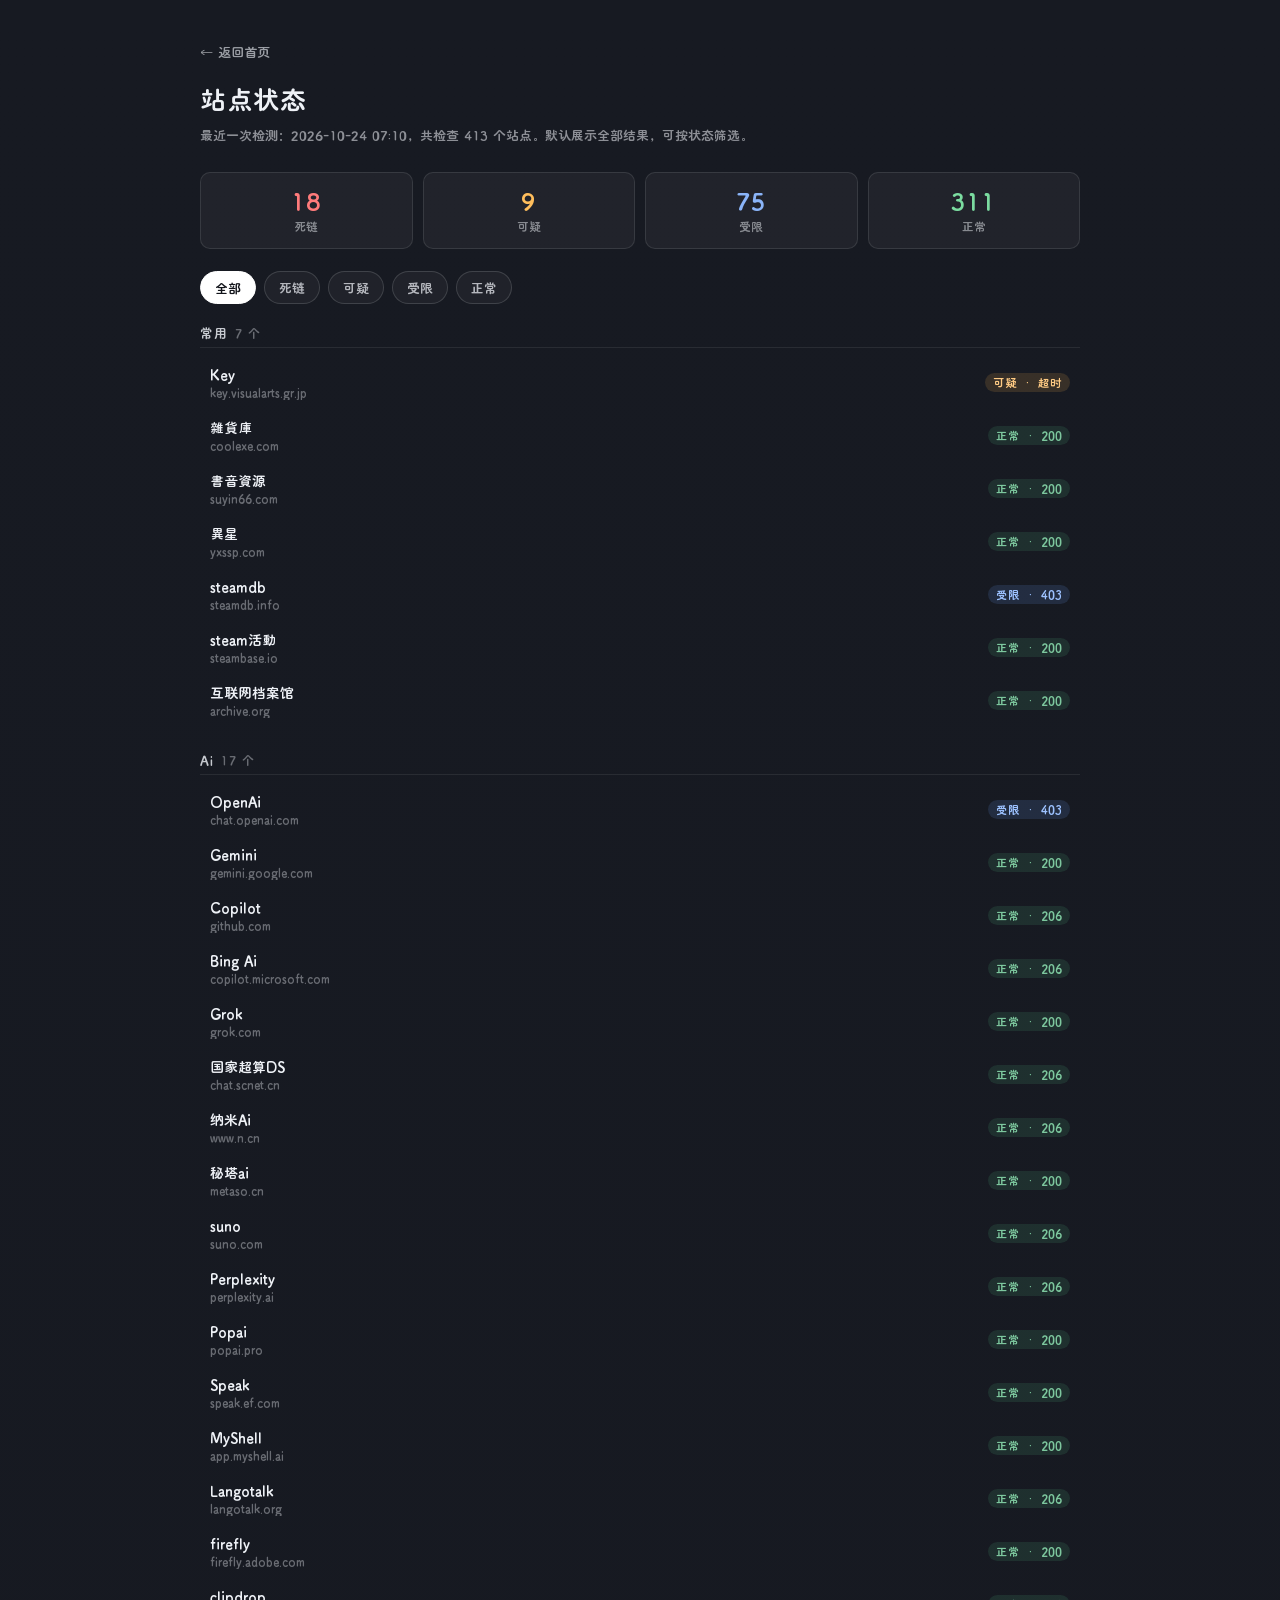
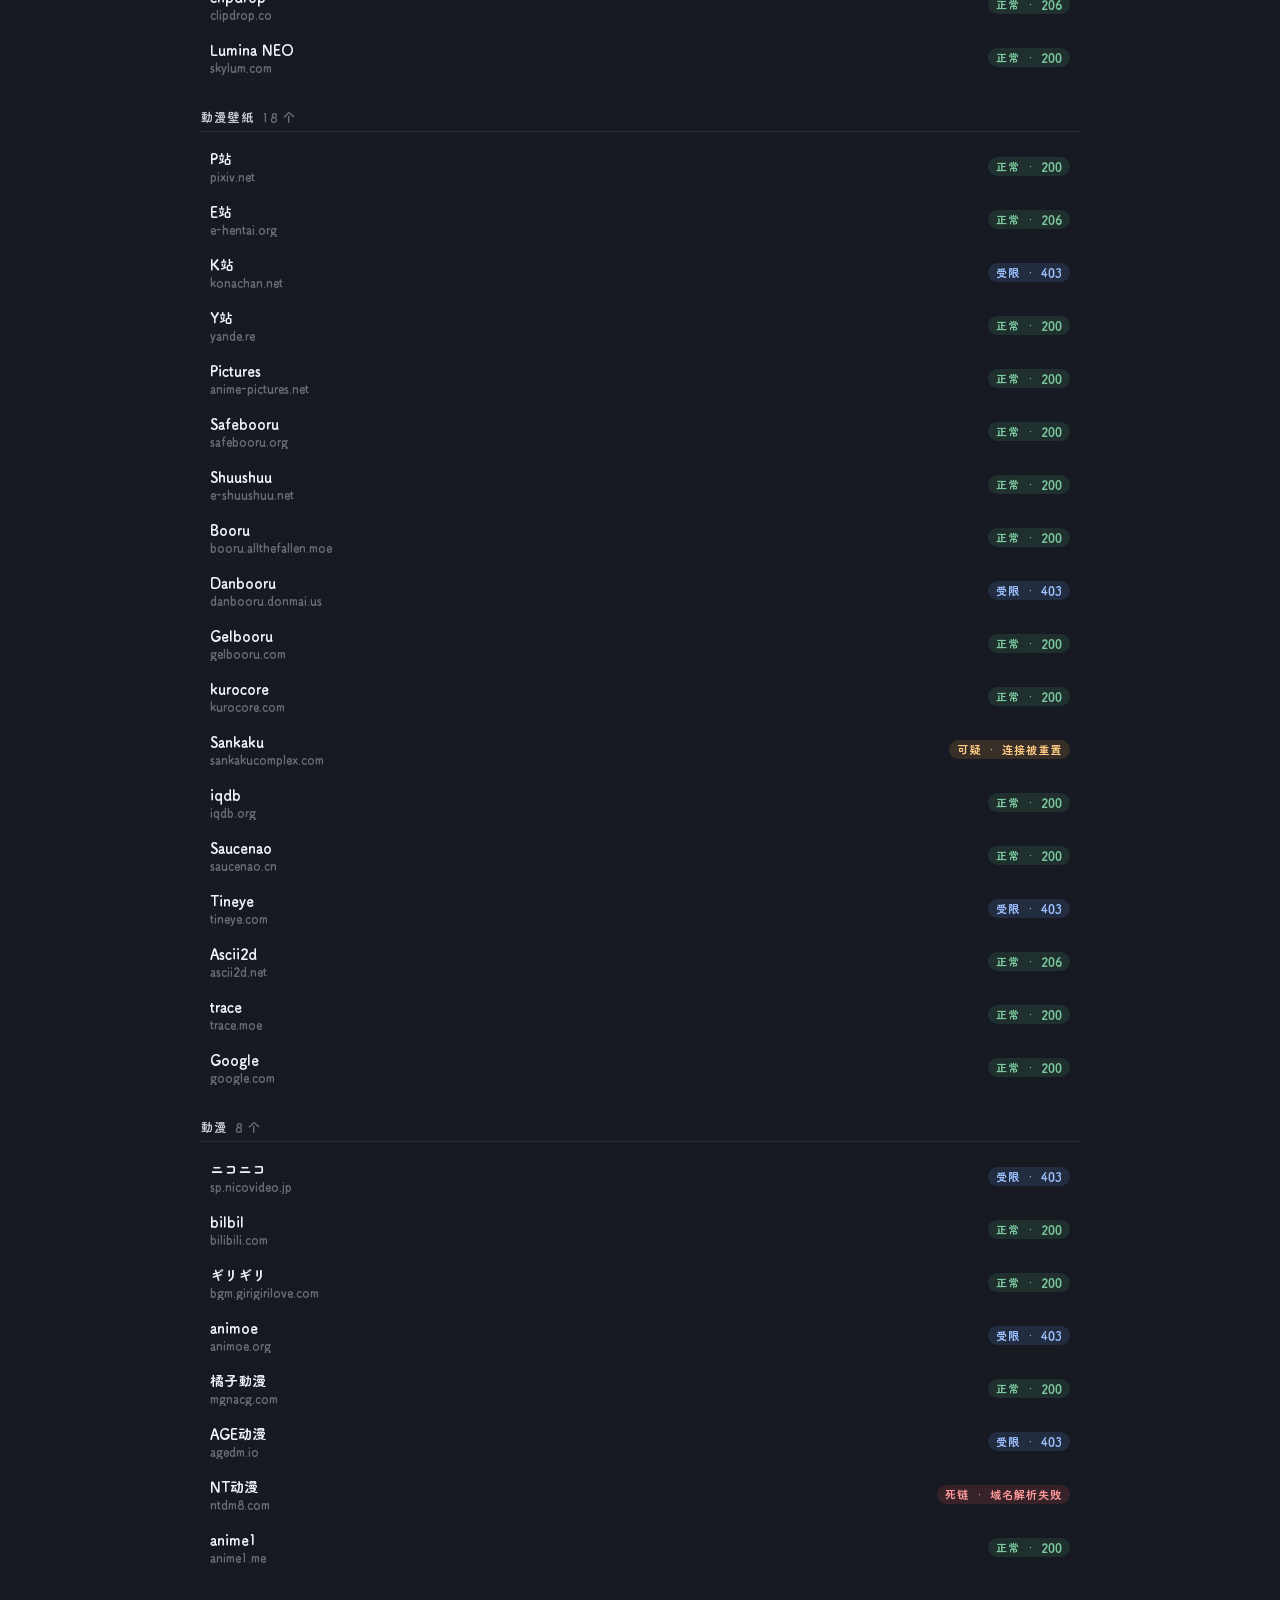
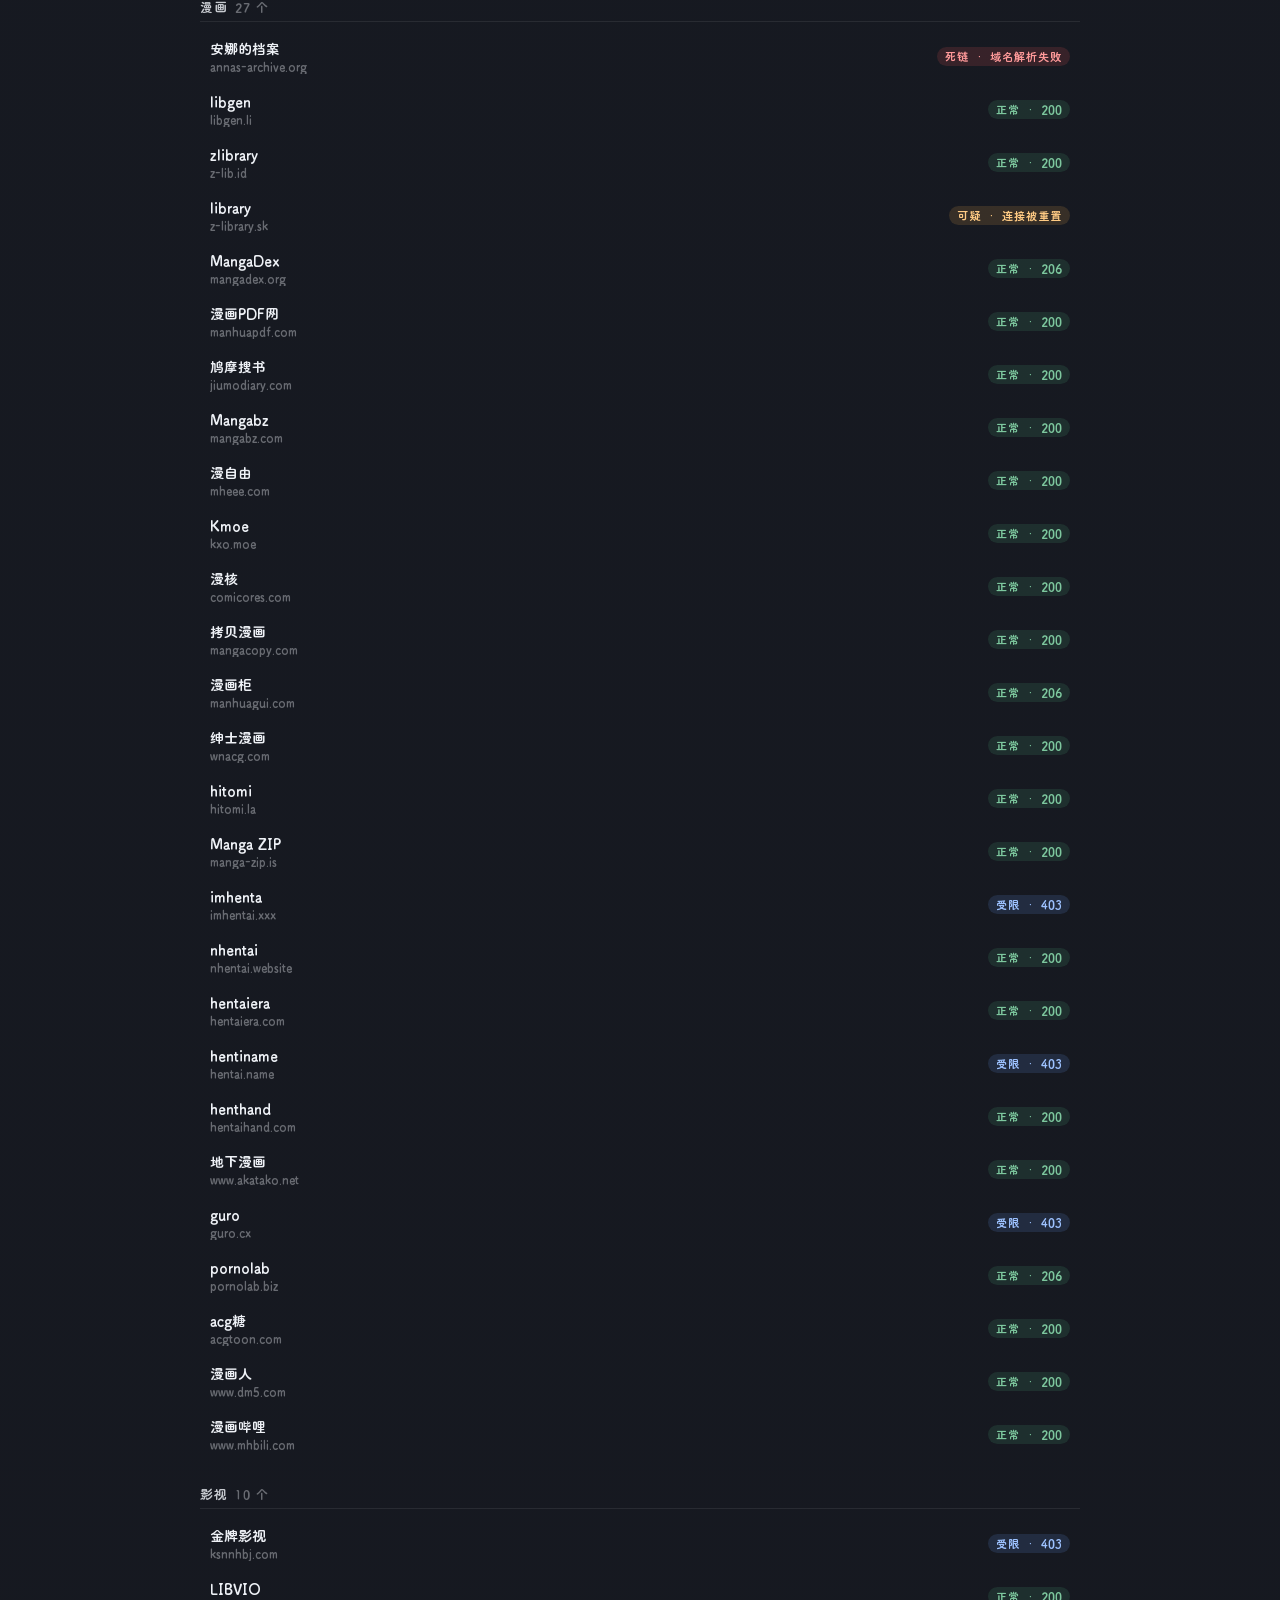
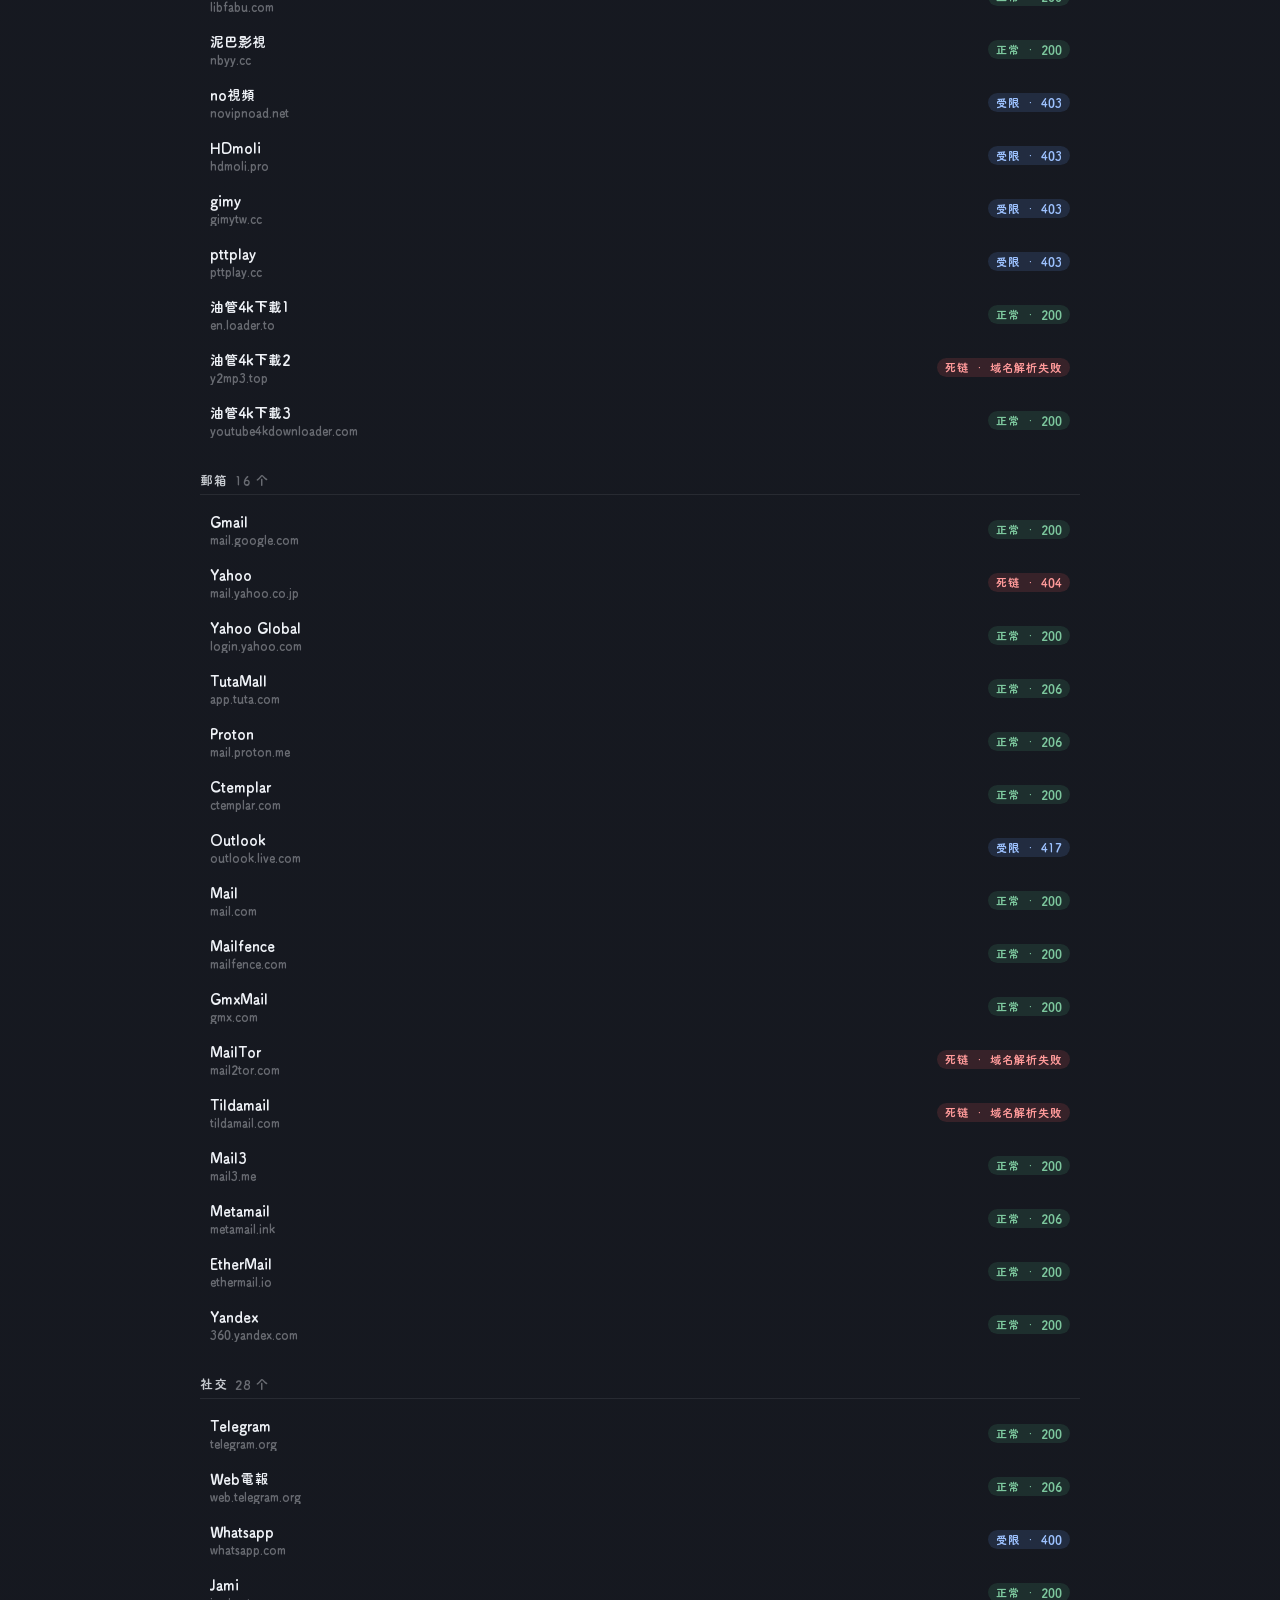
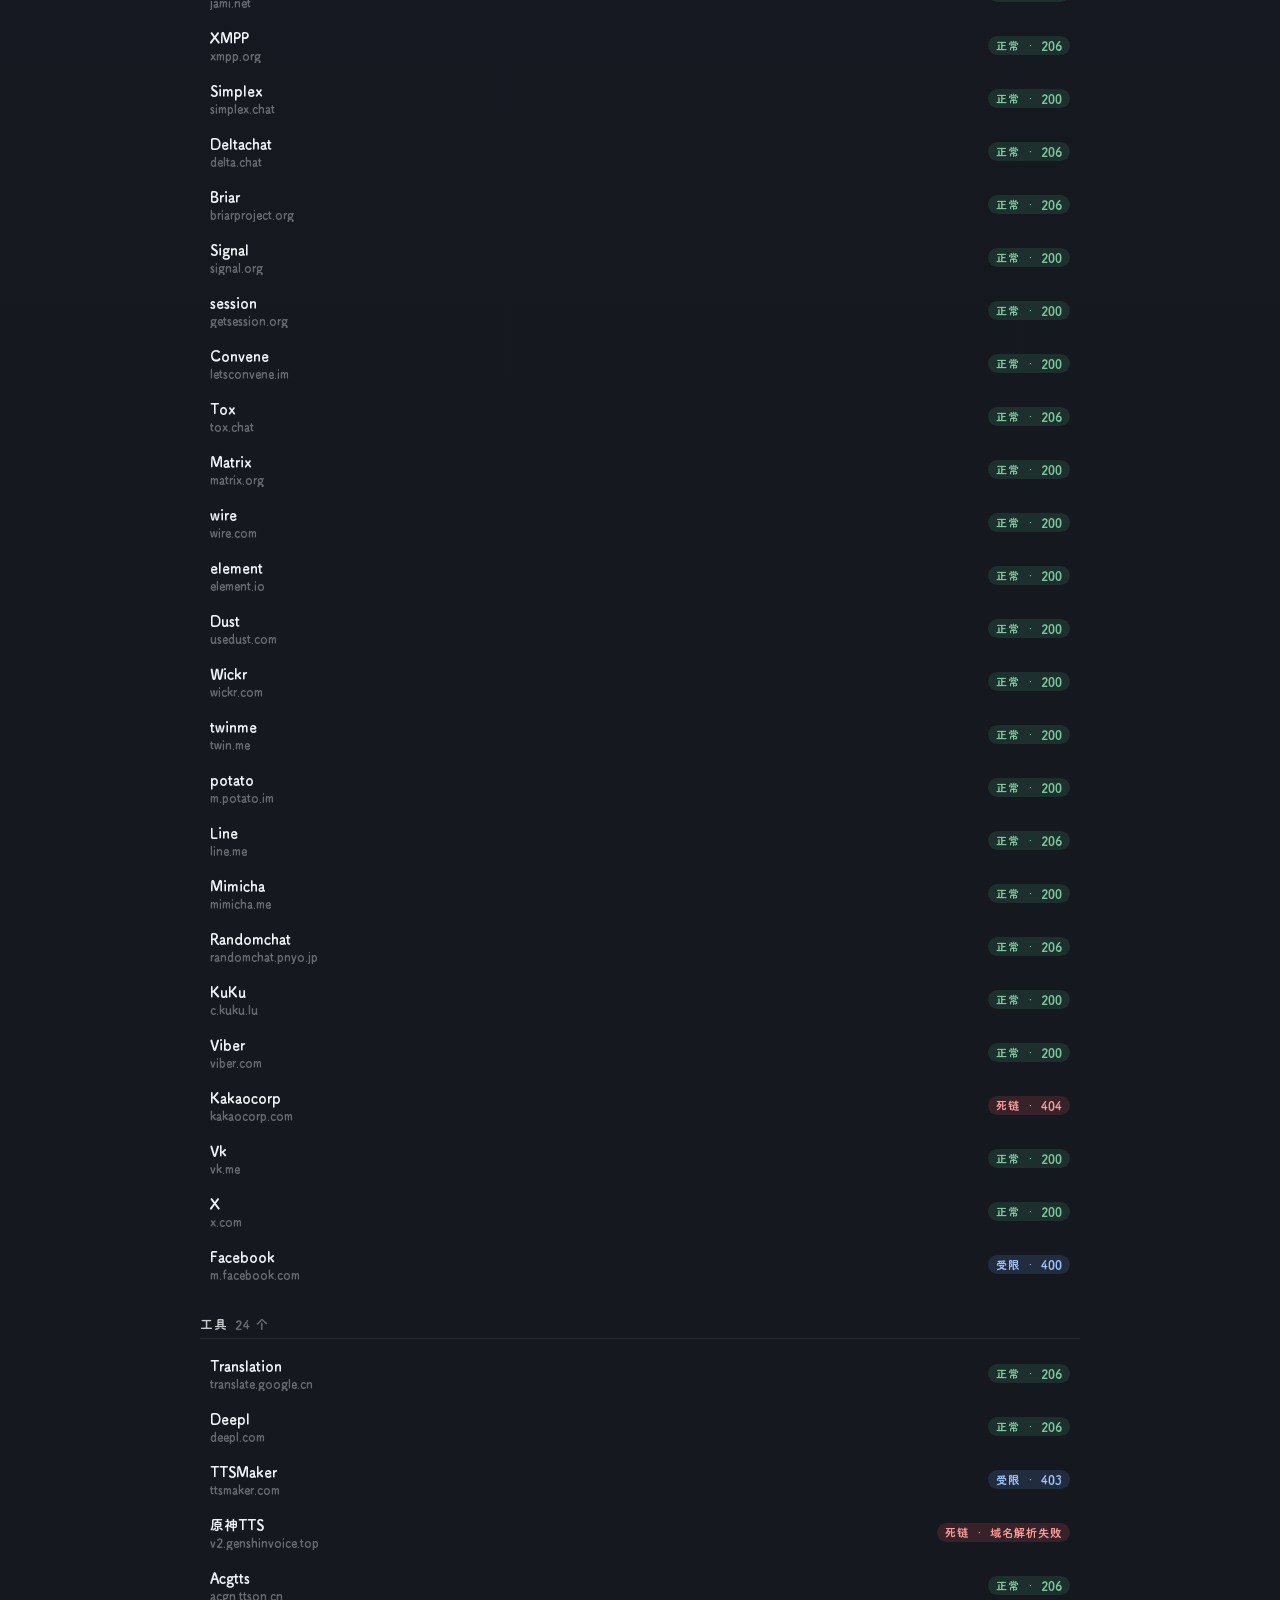
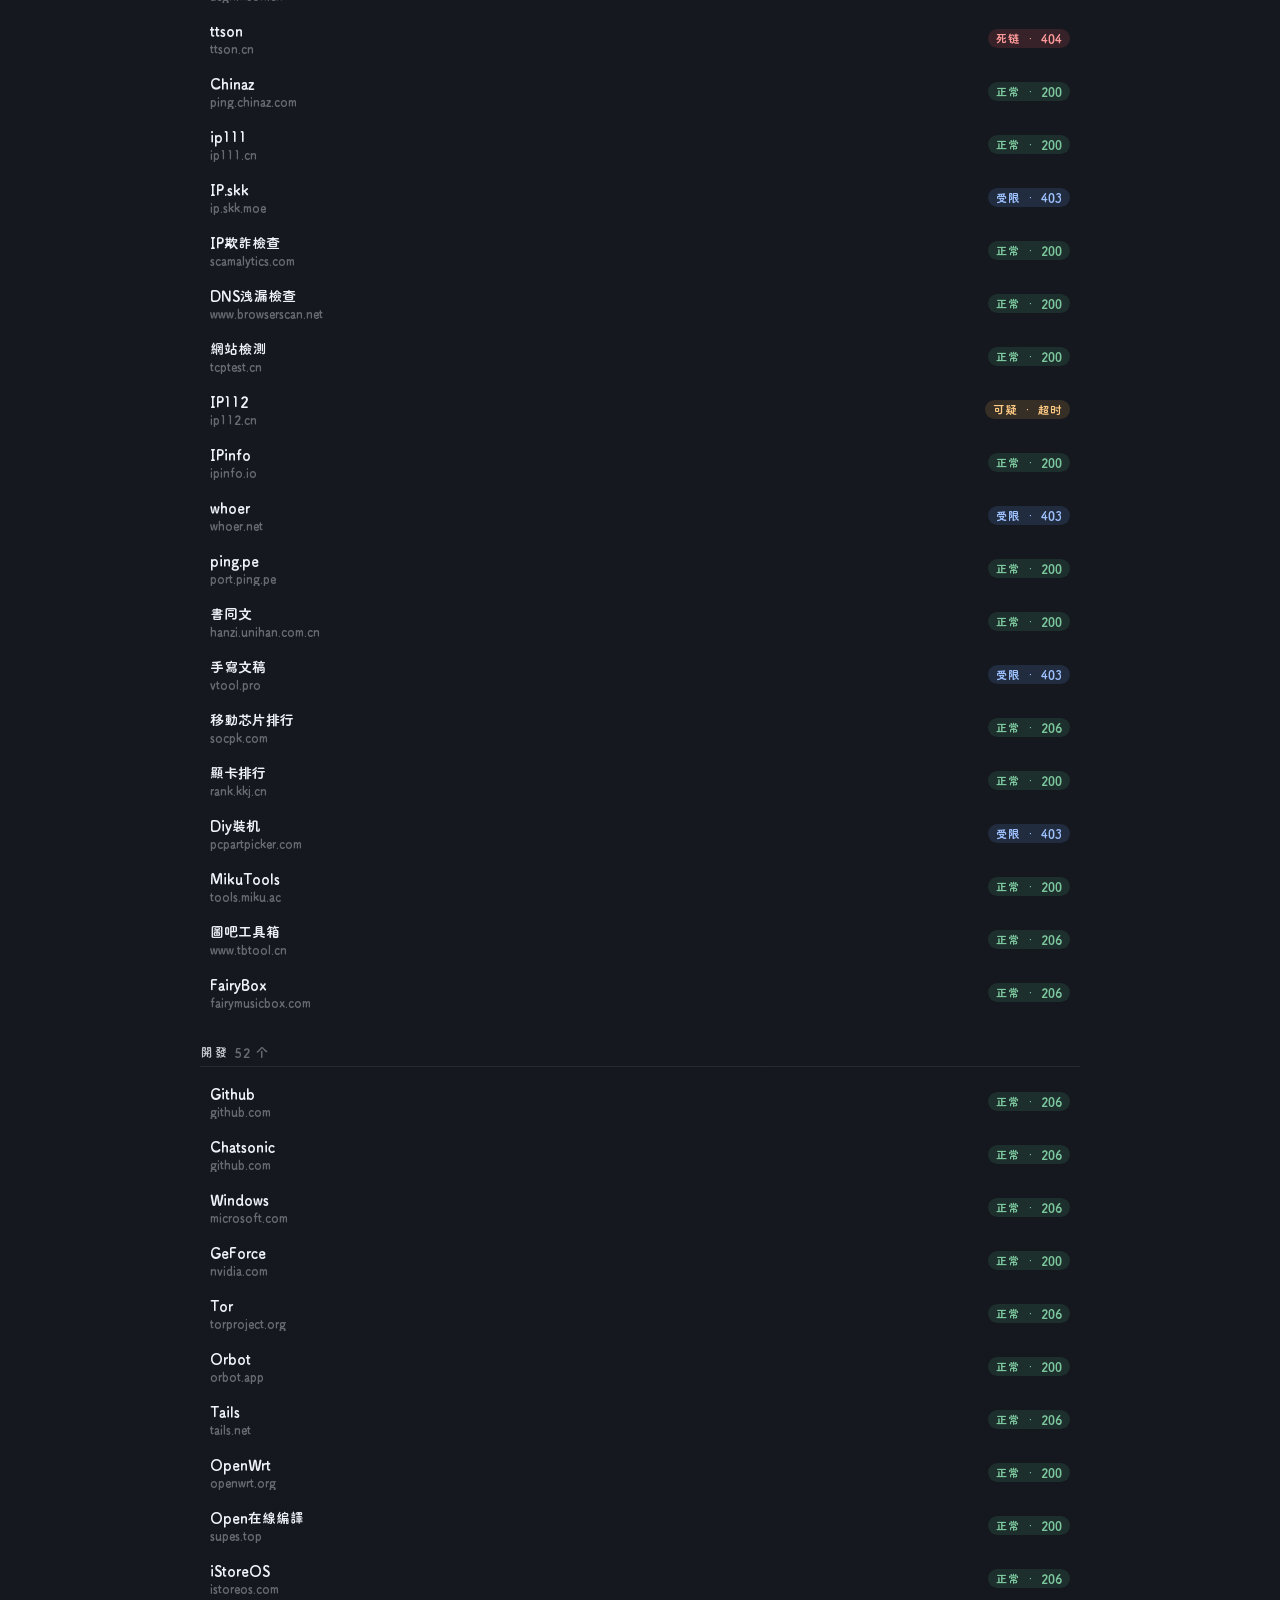
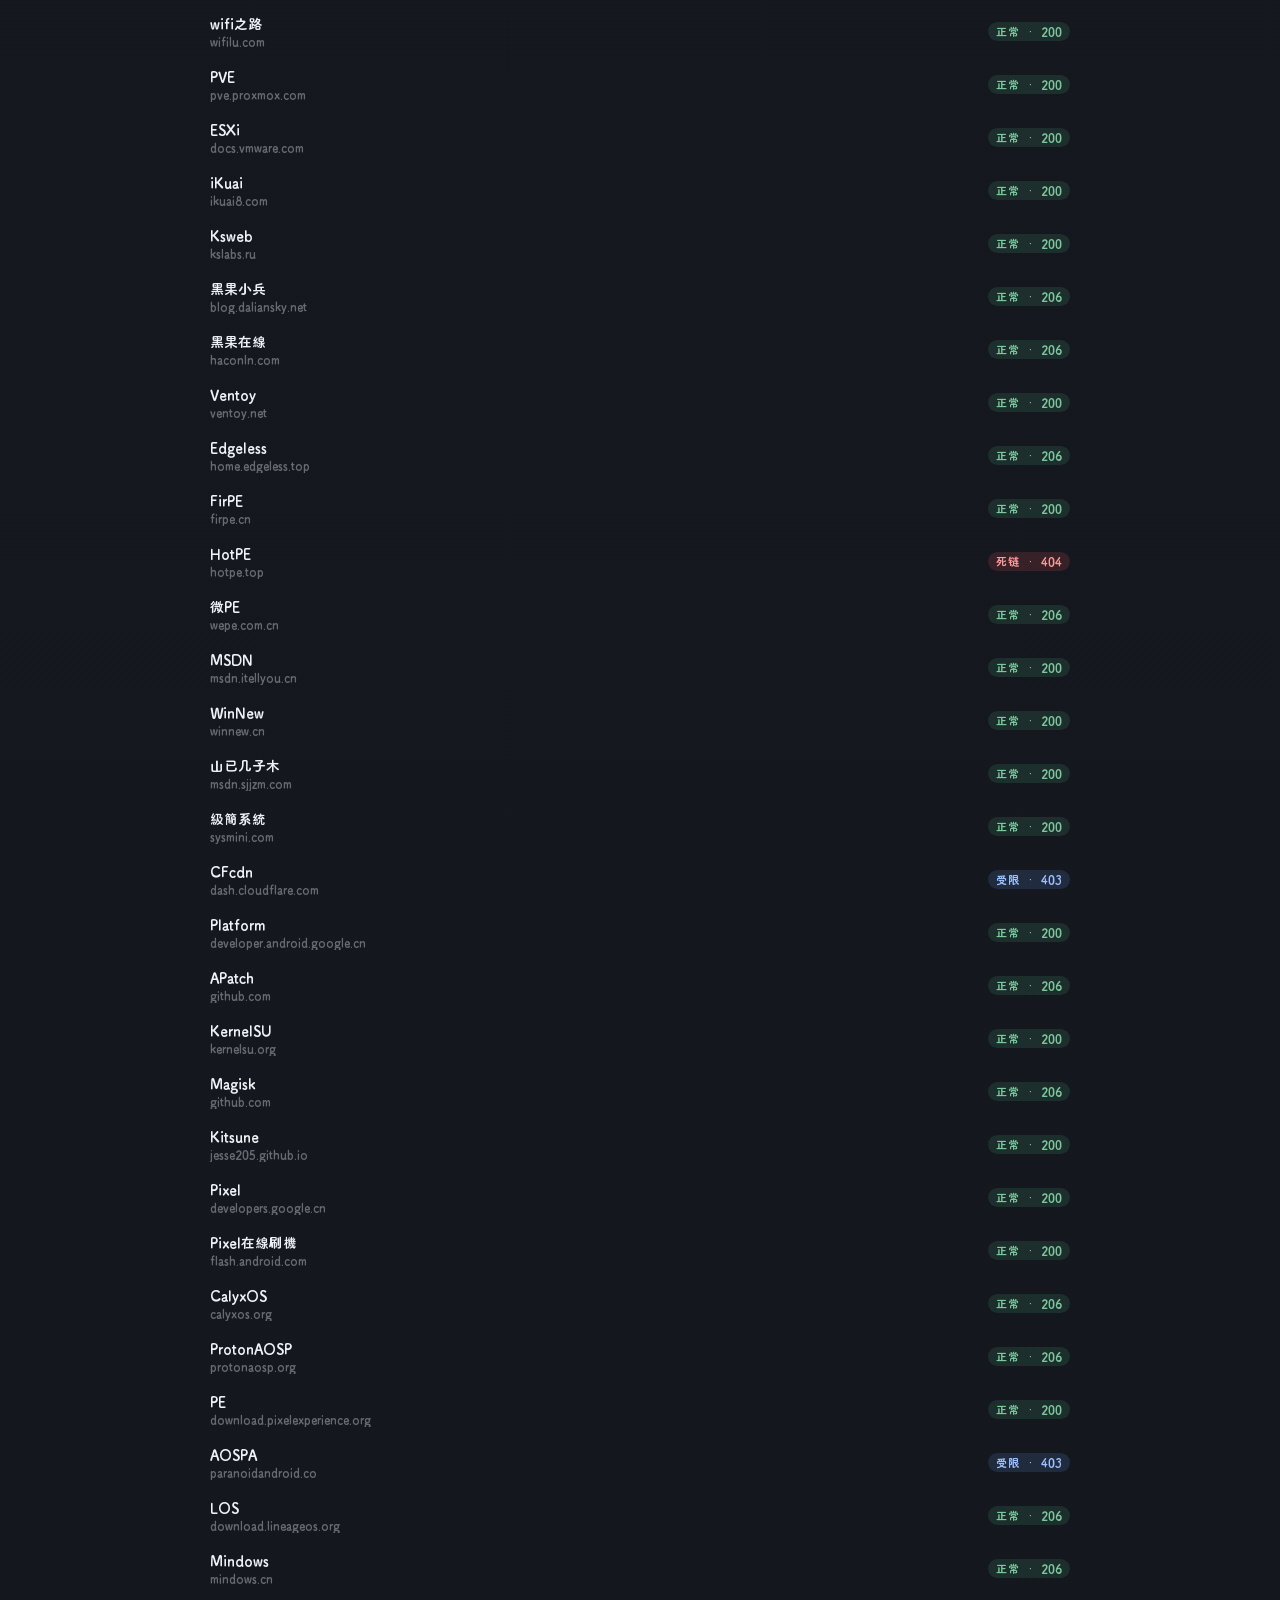
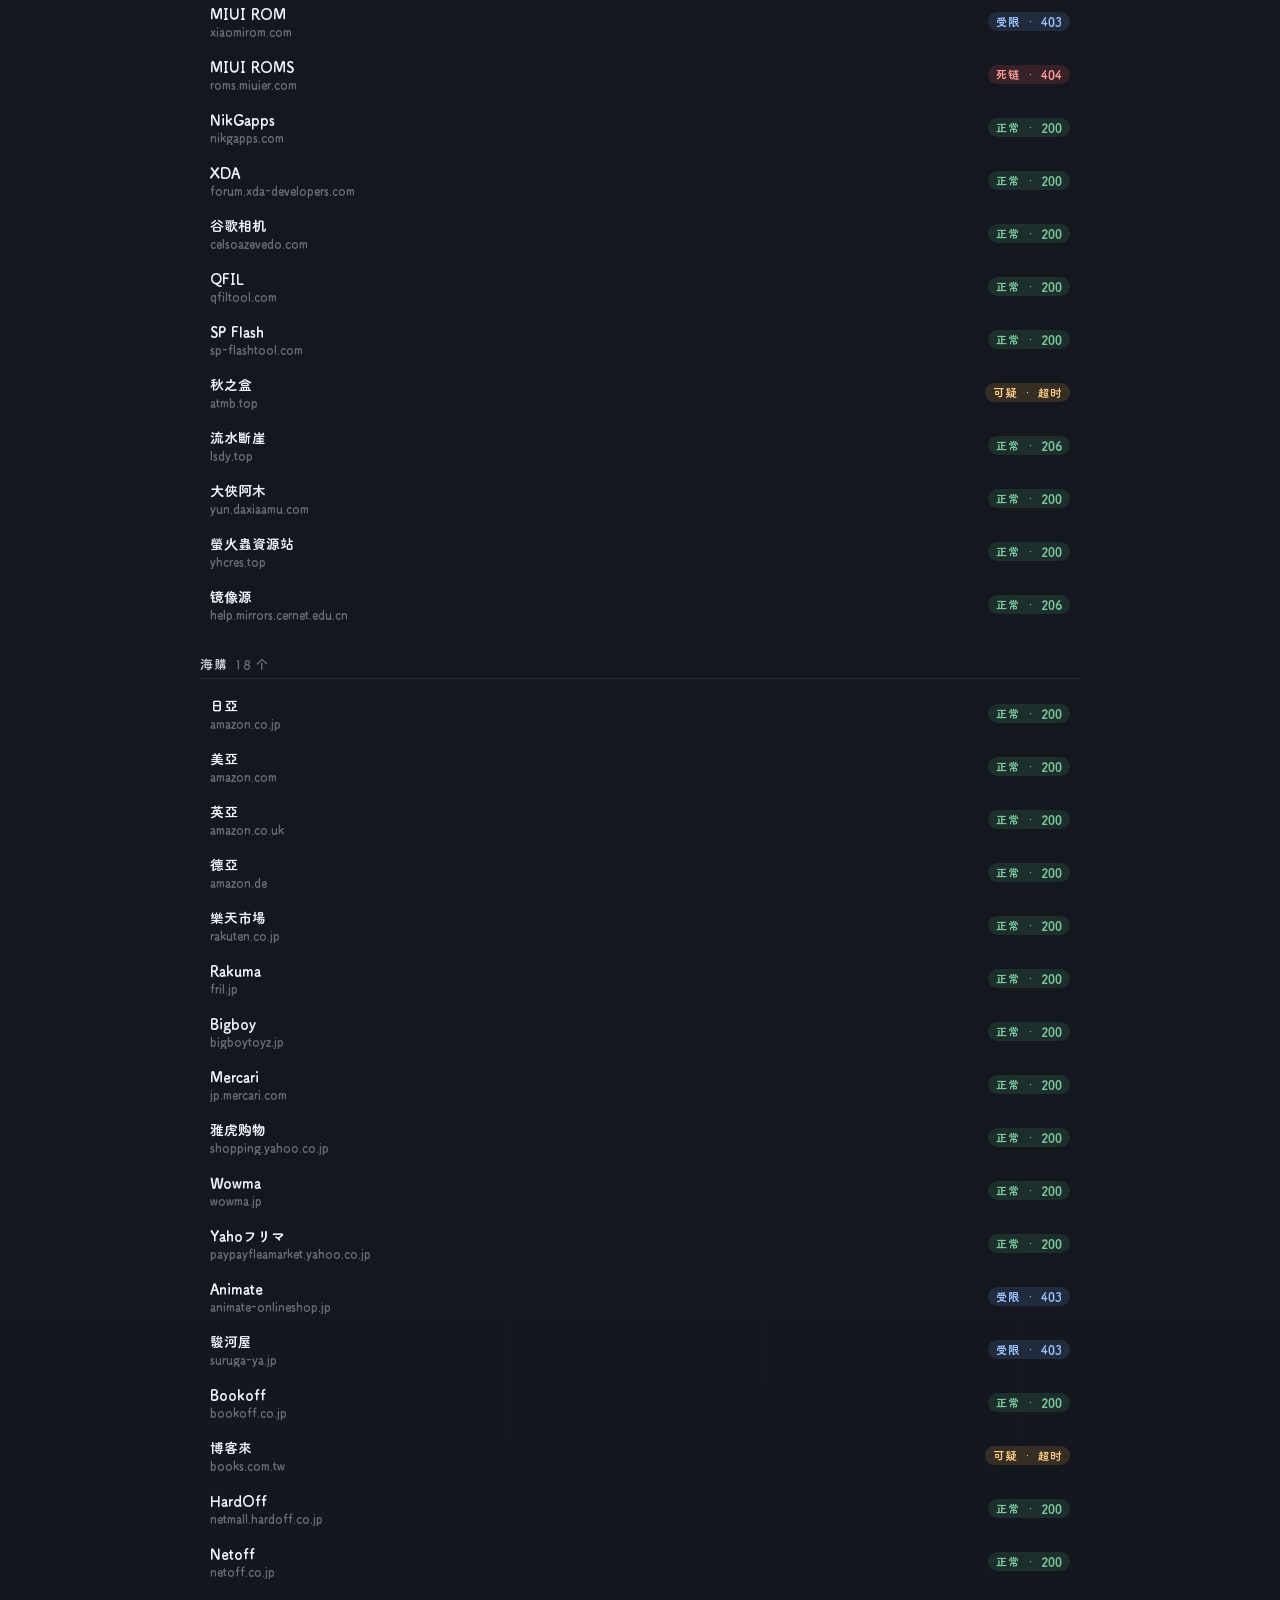
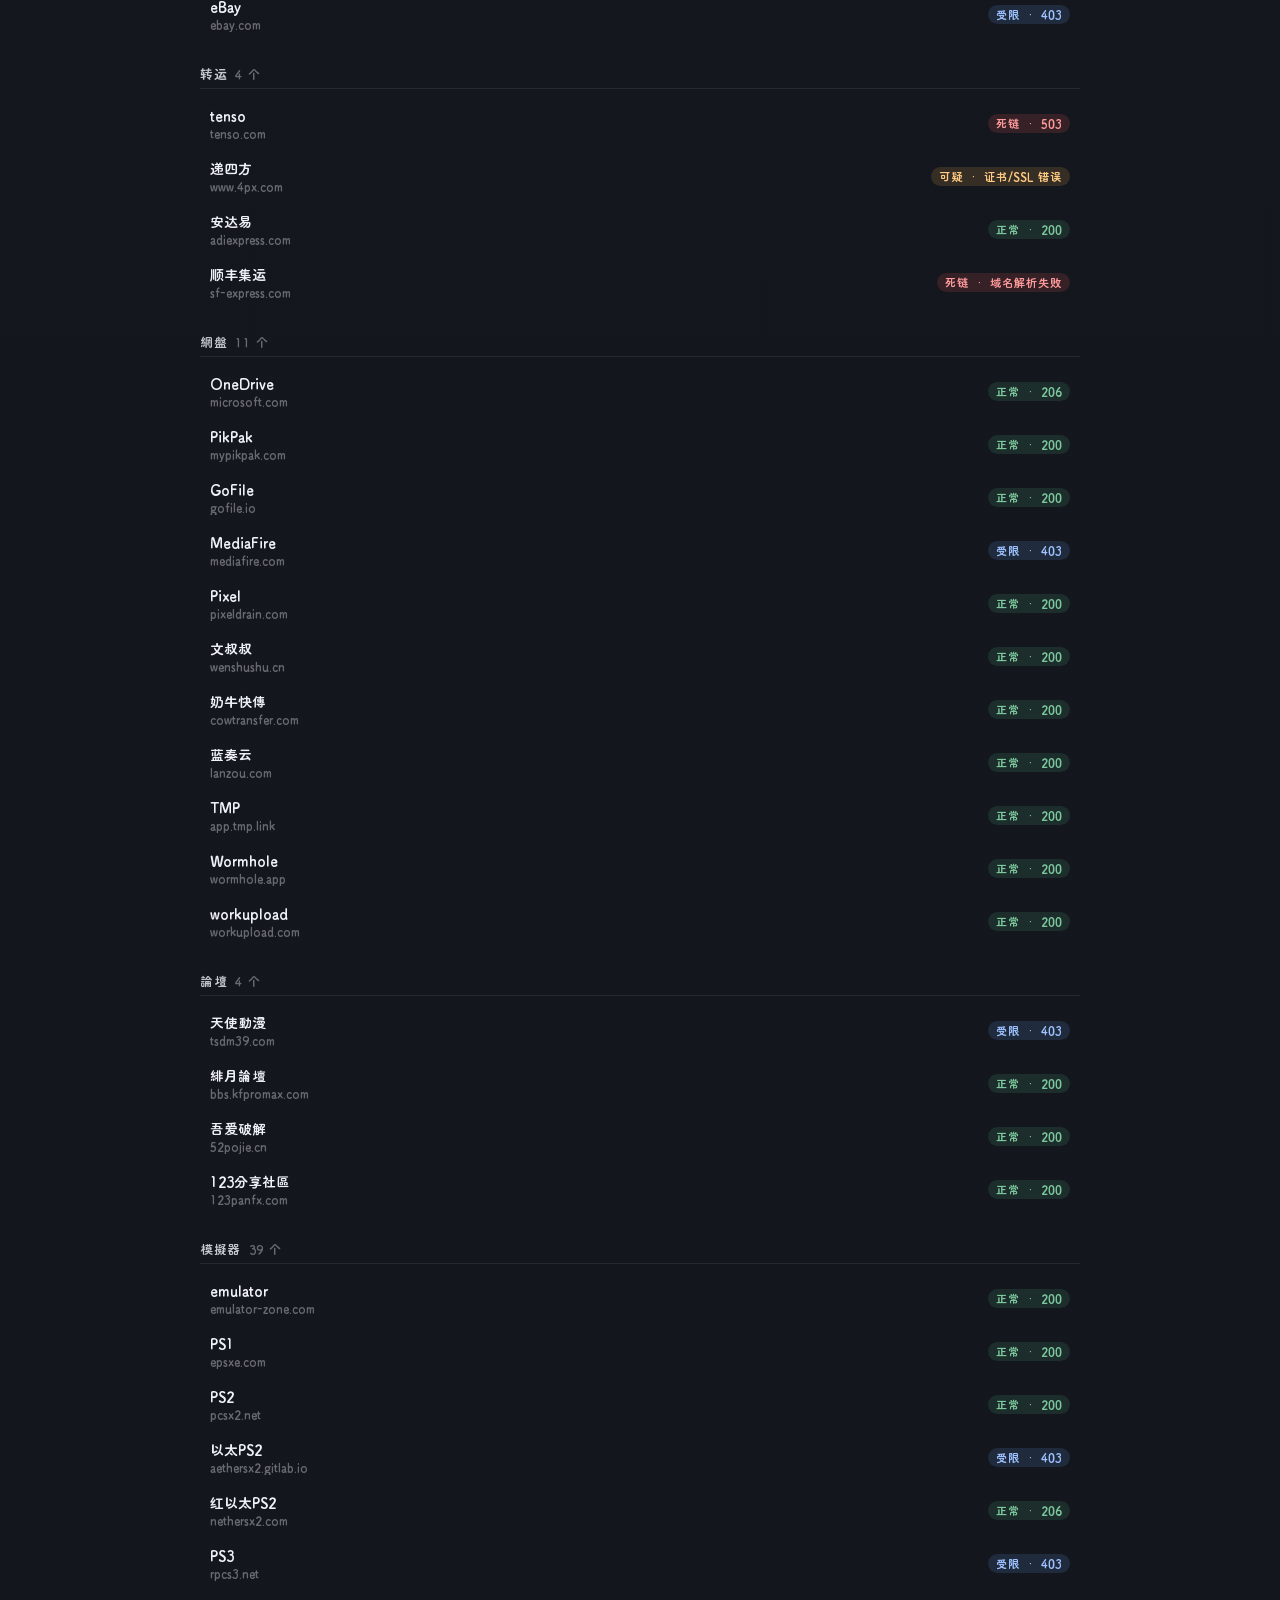
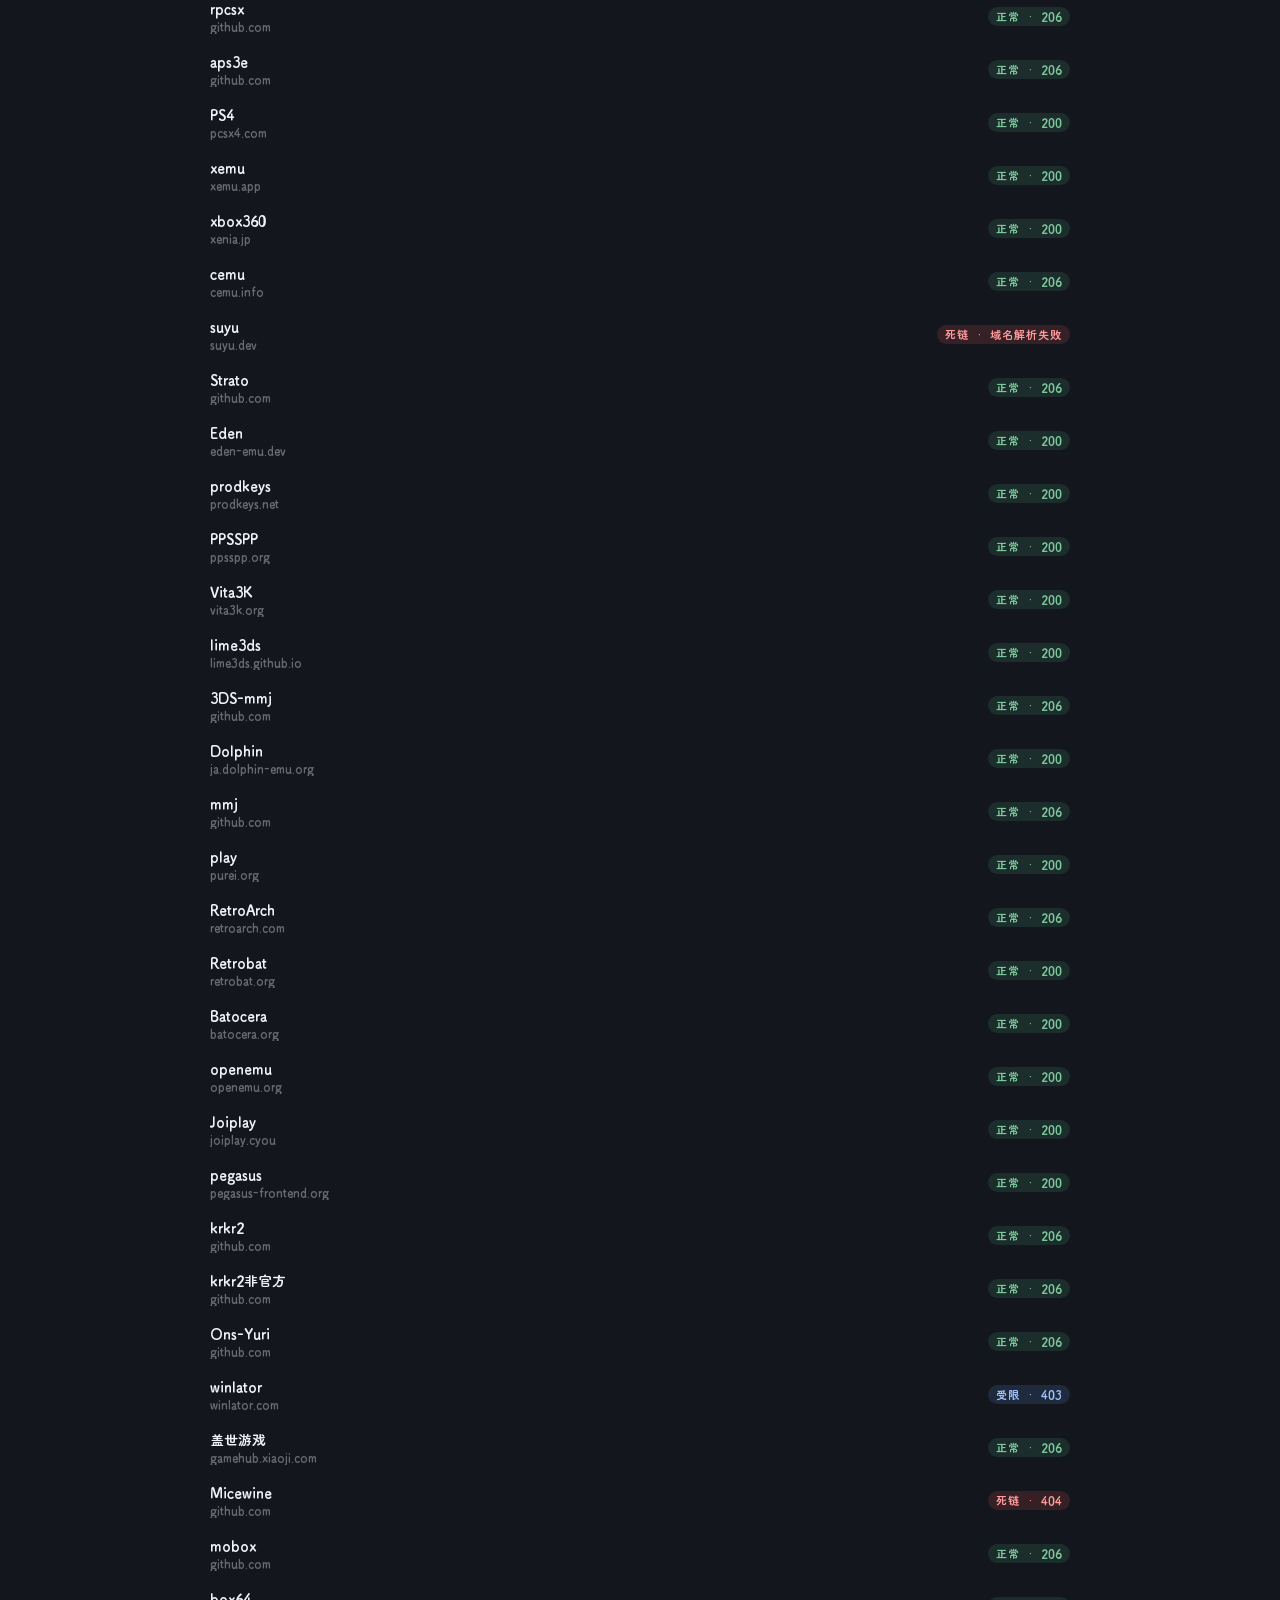
==== commit 8b9435db: "feat: 电脑端 / 平板 / 手机全尺寸自适应 - 新增 css/responsive.css，按 1440 / 1024 / 768 / 380 与屏幕高度分档 - 刘海屏安全区适配（viewp" ====
--- a/status.html
+++ b/status.html
@@ -2,7 +2,7 @@
 <html lang="zh-CN">
 <head>
   <meta charset="UTF-8" />
-  <meta name="viewport" content="width=device-width, initial-scale=1.0" />
+  <meta name="viewport" content="width=device-width, initial-scale=1.0, viewport-fit=cover" />
   <meta name="theme-color" content="#16181d" />
   <title>站点状态 · 简单搜索</title>
   <meta name="description" content="所有收录站点的可用性检测结果：死链、受限与可疑站点一览。" />
@@ -16,6 +16,7 @@
 
   <link href="css/bizhi.css" rel="stylesheet" />
   <link href="css/status.css" rel="stylesheet" />
+  <link href="css/responsive.css" rel="stylesheet" />
 </head>
 <body class="status-page">
   <div class="status-wrap">
--- a/css/responsive.css
+++ b/css/responsive.css
@@ -0,0 +1,384 @@
+@charset "utf-8";
+/* =========================================================
+   响应式适配补丁（电脑端 / 平板 / 手机）
+   只做布局自适应与可点区域优化，不改原有视觉风格。
+   加载顺序放在最后，同优先级下覆盖前面样式表。
+   ========================================================= */
+
+/* ---------- 0. 安全区（刘海屏 / 圆角屏 / 手势条） ---------- */
+:root {
+    --safe-top: env(safe-area-inset-top, 0px);
+    --safe-right: env(safe-area-inset-right, 0px);
+    --safe-bottom: env(safe-area-inset-bottom, 0px);
+    --safe-left: env(safe-area-inset-left, 0px);
+}
+
+/* iOS 横屏时不要自作主张放大字号 */
+html {
+    -webkit-text-size-adjust: 100%;
+    text-size-adjust: 100%;
+}
+
+/* ---------- 1. 贴边元素避开安全区 ---------- */
+#menu {
+    top: calc(5px + var(--safe-top));
+    right: calc(10px + var(--safe-right));
+}
+
+#menu.on {
+    right: calc(var(--panel-w) + 18px + var(--safe-right));
+}
+
+.weather-pill {
+    top: calc(10px + var(--safe-top));
+    left: calc(10px + var(--safe-left));
+}
+
+.site-footer {
+    padding-right: calc(12px + var(--safe-right));
+    padding-bottom: calc(16px + var(--safe-bottom));
+    padding-left: calc(12px + var(--safe-left));
+}
+
+.list {
+    padding-bottom: calc(72px + var(--safe-bottom));
+}
+
+/* 原有下边距 4px，叠加安全区而不是覆盖掉 */
+.panel-status {
+    margin-bottom: calc(4px + var(--safe-bottom));
+}
+
+/* ---------- 2. 移动端浏览器地址栏收放时不跳动 ---------- */
+@supports (height: 100dvh) {
+    html,
+    body {
+        height: 100dvh;
+    }
+
+    .list {
+        height: 100dvh;
+    }
+}
+
+/* =========================================================
+   大屏电脑（≥1440px）：内容稍微放大，留白更舒展
+   ========================================================= */
+@media (min-width: 1440px) {
+    :root {
+        --panel-w: min(440px, 30vw);
+    }
+
+    #search {
+        width: min(760px, 58vw);
+    }
+
+    .greet-time {
+        font-size: 52px;
+    }
+
+    .panel-links {
+        grid-template-columns: repeat(auto-fill, minmax(112px, 1fr));
+        gap: 9px;
+    }
+}
+
+/* =========================================================
+   平板（768px ~ 1023px）：面板收窄，搜索框不再顶满
+   ========================================================= */
+@media (min-width: 768px) and (max-width: 1023px) {
+    :root {
+        --panel-w: min(360px, 58vw);
+    }
+
+    #search {
+        top: 38%;
+        width: min(620px, 88%);
+    }
+
+    .greet-time {
+        font-size: 38px;
+    }
+}
+
+/* =========================================================
+   小屏手机（≤767px）
+   ========================================================= */
+@media (max-width: 767px) {
+    .greet-time {
+        font-size: 32px;
+    }
+
+    .site-footer {
+        line-height: 1.7;
+    }
+
+    /* 输入框左右内边距收一点，窄屏上能多显示几个字 */
+    #search-text,
+    #kos {
+        padding-right: 52px;
+        padding-left: 46px;
+    }
+
+    #search button {
+        width: 46px;
+    }
+
+    .panel-links {
+        grid-template-columns: repeat(auto-fill, minmax(96px, 1fr));
+    }
+}
+
+/* 超小屏（≤380px，如 iPhone SE） */
+@media (max-width: 380px) {
+    .greet-time {
+        font-size: 30px;
+        letter-spacing: 1px;
+    }
+
+    .greet-text {
+        font-size: 13.5px;
+    }
+
+    .site-footer {
+        font-size: 11.5px;
+    }
+
+    .site-footer-ip {
+        font-size: 10.5px;
+    }
+
+    .weather-pill {
+        padding: 4px 8px;
+        font-size: 11.5px;
+    }
+
+    .search-type li label {
+        padding: 0 9px;
+        font-size: 13px;
+    }
+
+    :root {
+        --panel-w: min(280px, 92vw);
+    }
+}
+
+/* =========================================================
+   矮屏（手机横屏、分屏窗口、小笔记本）
+   按高度收敛，避免问候语、搜索框、页脚互相压住
+   ========================================================= */
+@media (max-height: 620px) {
+    .greet-date {
+        display: none;
+    }
+
+    .greet-time {
+        font-size: 30px;
+    }
+
+    .hero-greet {
+        bottom: calc(100% + 8px);
+    }
+
+    #search {
+        top: 45%;
+    }
+
+    /* 页脚最上面那行装饰文字让位，只留信息行 */
+    .site-footer-main {
+        display: none;
+    }
+
+    .site-footer {
+        padding-bottom: calc(8px + var(--safe-bottom));
+        line-height: 1.55;
+    }
+}
+
+@media (max-height: 460px) {
+    .greet-text,
+    .greet-date {
+        display: none;
+    }
+
+    .greet-time {
+        font-size: 24px;
+    }
+
+    #search {
+        top: 50%;
+    }
+
+    .site-footer-visits {
+        display: none;
+    }
+
+    :root {
+        --panel-w: min(320px, 55vw);
+    }
+
+    .list {
+        padding-bottom: calc(48px + var(--safe-bottom));
+    }
+}
+
+/* 横屏时侧栏不必占太宽 */
+@media (orientation: landscape) and (max-height: 560px) {
+    :root {
+        --panel-w: min(300px, 46vw);
+    }
+}
+
+/* =========================================================
+   iOS 聚焦放大兜底
+   Safari 在输入框字号小于 16px 时，一聚焦就会把整个页面放大，
+   这里统一兜到 16px，避免点搜索框时页面跳一下。
+   ========================================================= */
+@supports (-webkit-touch-callout: none) {
+    input,
+    select,
+    textarea {
+        font-size: 16px;
+    }
+}
+
+/* =========================================================
+   触屏设备：放大可点区域（≥36px 才好点）
+   ========================================================= */
+@media (pointer: coarse) {
+    .search-type li label {
+        padding: 0 12px;
+        line-height: 36px;
+    }
+
+    .s-type > span {
+        height: 36px;
+    }
+
+    .s-type-list {
+        top: 36px;
+    }
+
+    .s-type-list label {
+        padding: 6px 0;
+    }
+
+    .panel-links li,
+    .panel-links li a {
+        height: 38px;
+    }
+
+    /* 行高也要跟着放大，否则文字会贴在框顶 */
+    .panel-links li,
+    .panel-links li a {
+        line-height: 38px;
+    }
+
+    .panel-filter,
+    .panel-edit-btn {
+        min-height: 34px;
+    }
+
+    .panel-status {
+        padding: 9px 12px;
+    }
+
+    .site-footer-ip {
+        padding: 4px 0;
+    }
+
+    /* 触屏没有 hover：点一下展开，点别处自动收起 */
+    .s-type:focus .s-type-list,
+    .s-type:focus-within .s-type-list {
+        display: block;
+        padding-top: 8px;
+    }
+}
+
+/* 键盘用户聚焦到搜索组时给个可见提示 */
+.s-type:focus {
+    outline: none;
+}
+
+.s-type:focus-visible {
+    border-radius: 8px;
+    outline: 2px solid rgba(255, 255, 255, .6);
+    outline-offset: 3px;
+}
+
+/* =========================================================
+   宽窗口下的鼠标手型（自定义光标只在能悬停的设备生效）
+   ========================================================= */
+@media (hover: none) {
+    body,
+    html {
+        cursor: auto !important;
+    }
+}
+
+/* =========================================================
+   打印：去掉背景与固定定位，避免打出一堆重叠文字
+   ========================================================= */
+@media print {
+    .bgo,
+    #menu,
+    .weather-pill,
+    #search,
+    .list,
+    .panel-mask,
+    #music {
+        display: none !important;
+    }
+
+    .site-footer {
+        position: static;
+        color: #000;
+        text-shadow: none;
+    }
+}
+
+/* =========================================================
+   状态页（status.html）
+   首页那套是固定居中布局，这里是文档流，只补安全区与触屏尺寸
+   ========================================================= */
+.status-wrap {
+    padding-bottom: calc(72px + var(--safe-bottom));
+    padding-left: var(--safe-left);
+    padding-right: var(--safe-right);
+}
+
+@media (min-width: 1440px) {
+    .status-wrap {
+        width: min(960px, 78vw);
+    }
+}
+
+@media (max-width: 640px) {
+    .status-wrap {
+        padding-bottom: calc(56px + var(--safe-bottom));
+    }
+
+    .status-item {
+        gap: 8px;
+    }
+
+    .item-badge {
+        padding: 2px 6px;
+        font-size: 11px;
+    }
+}
+
+@media (pointer: coarse) {
+    .filter-btn {
+        min-height: 36px;
+        padding: 8px 14px;
+    }
+
+    .status-item {
+        padding: 11px 10px;
+    }
+
+    .status-back {
+        padding: 8px 4px;
+    }
+}
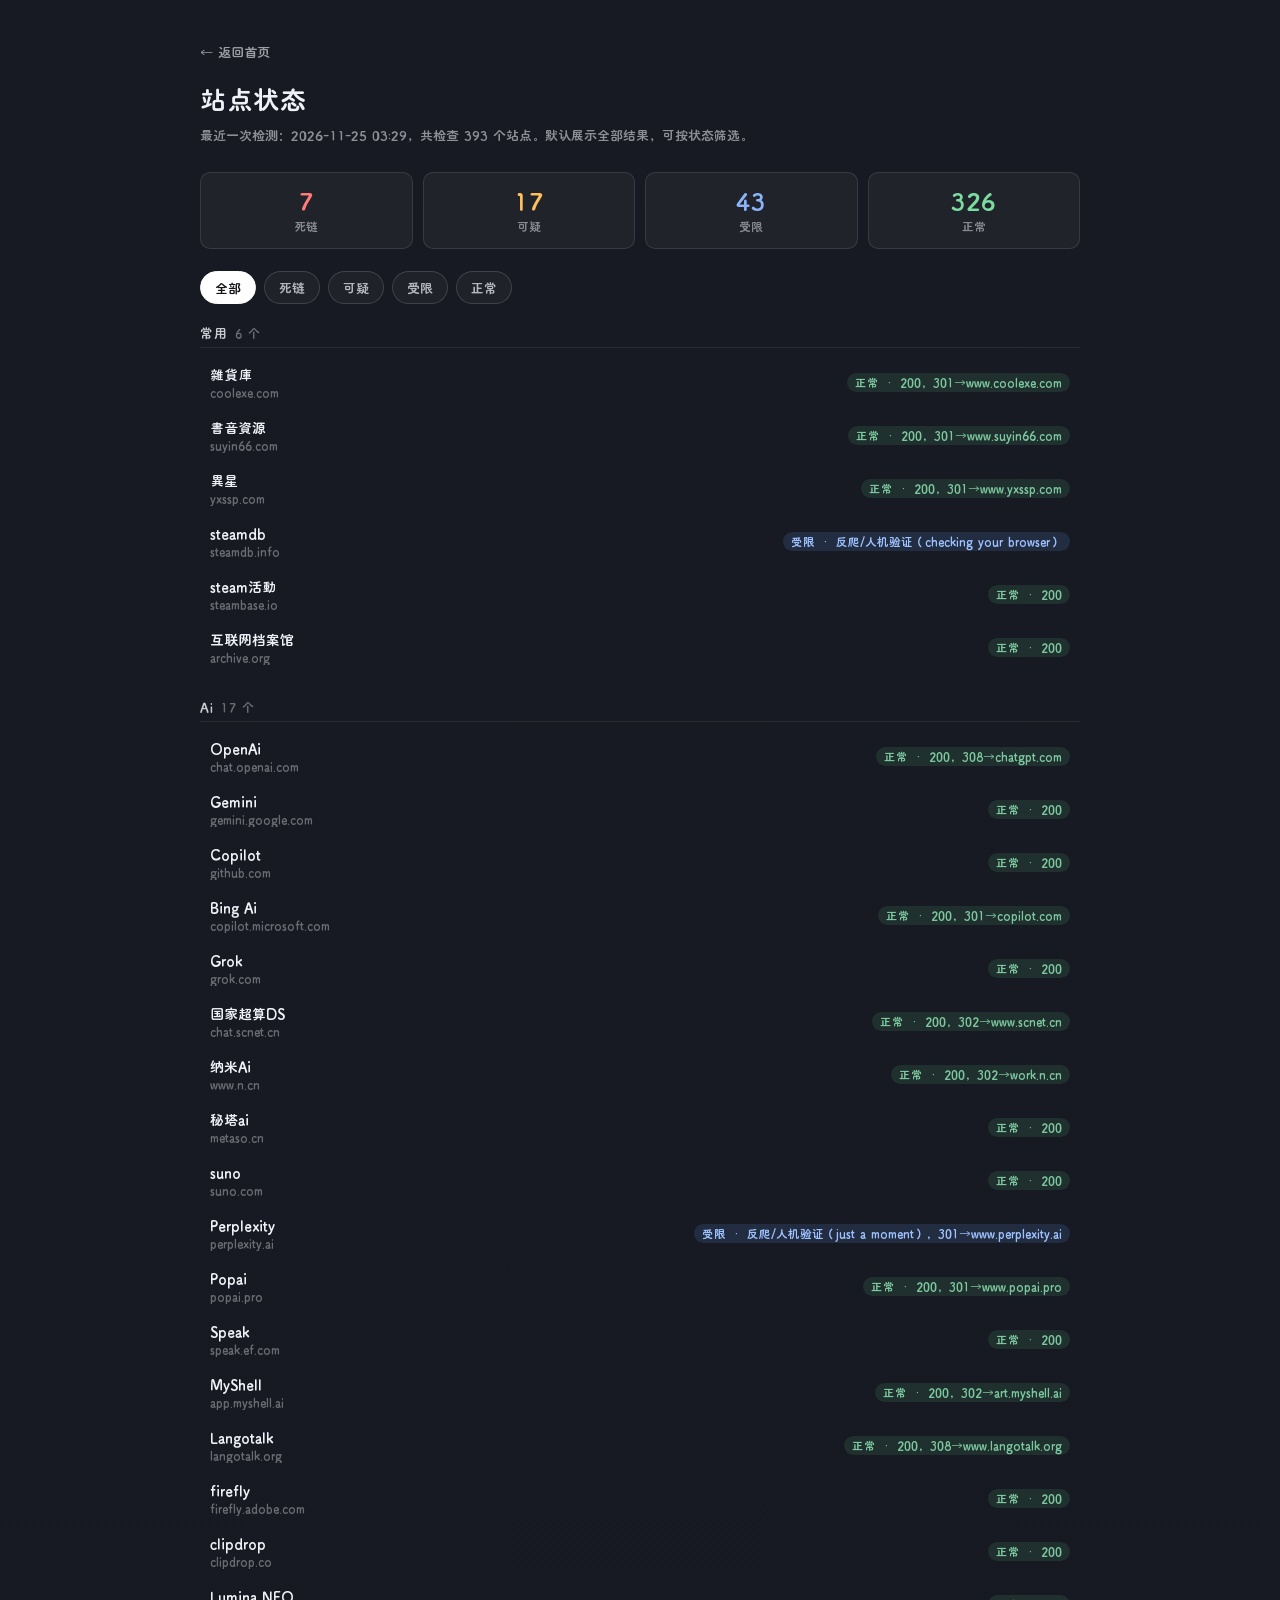
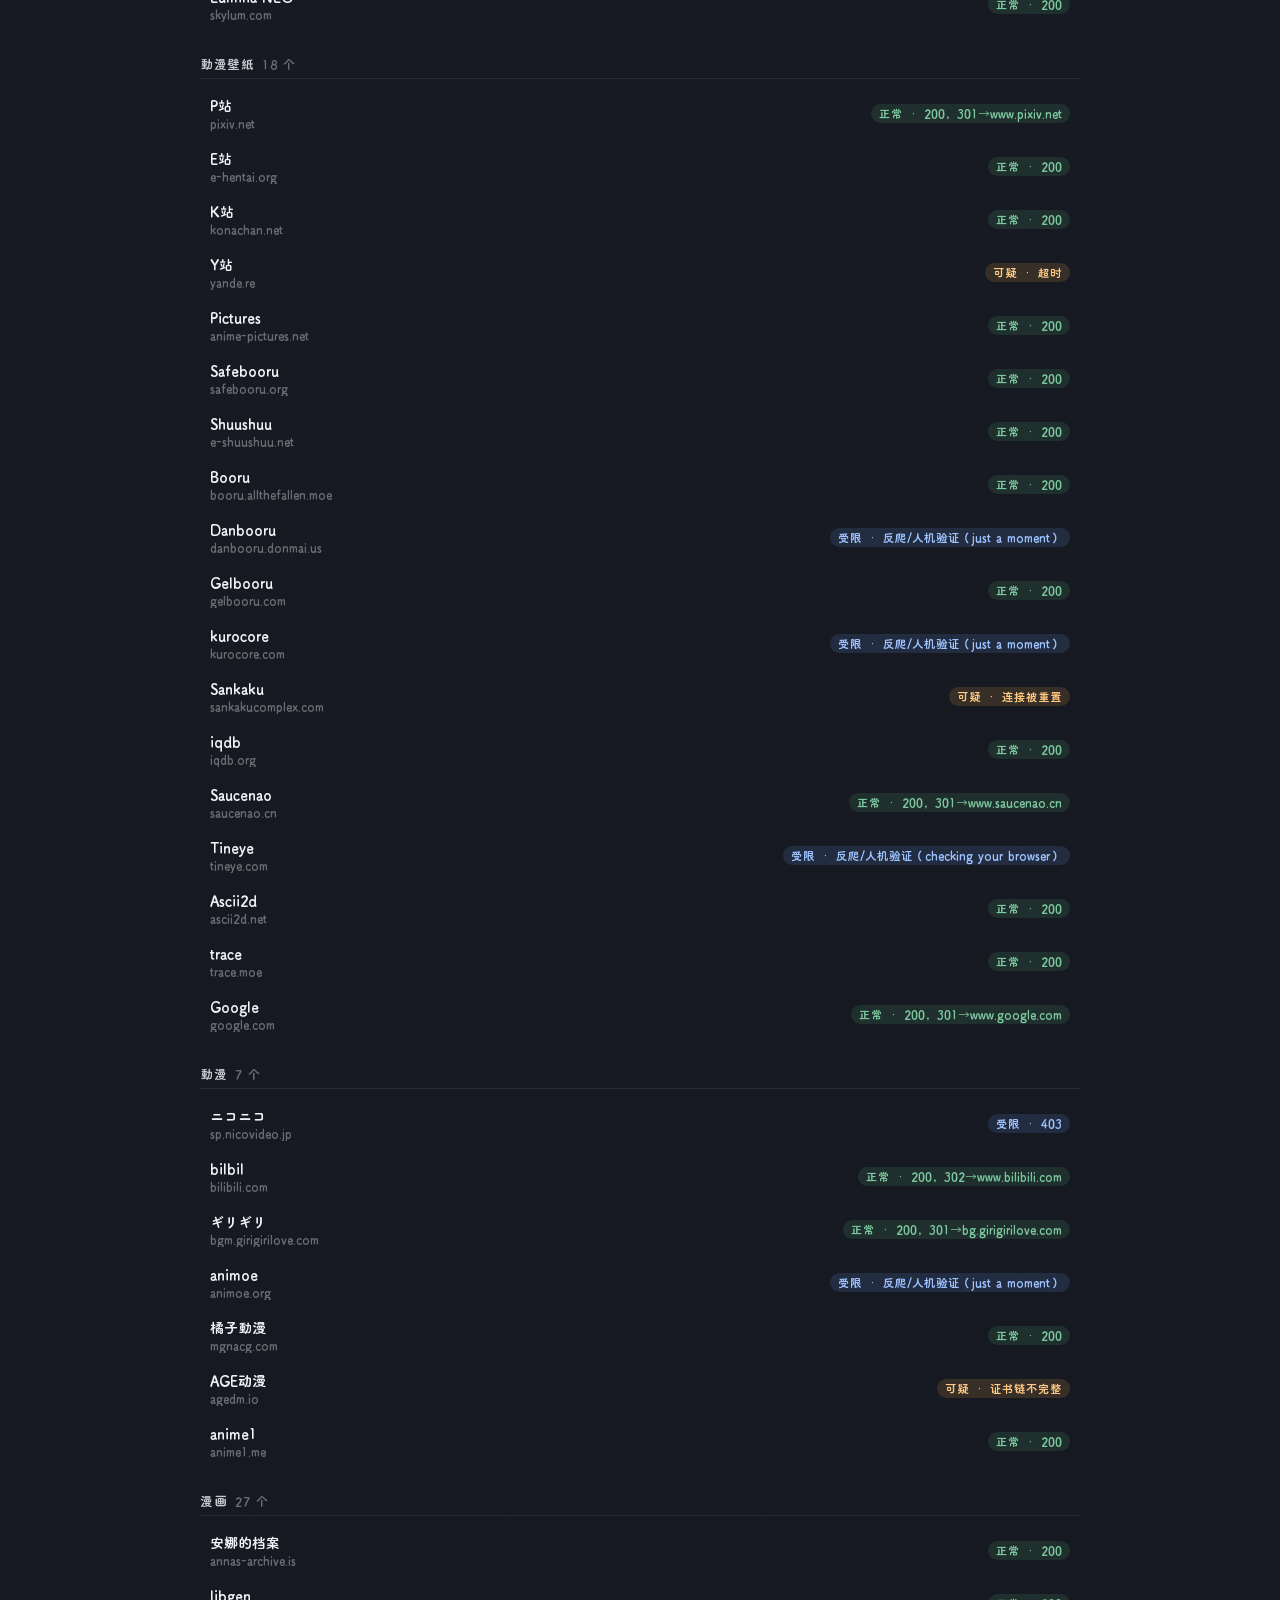
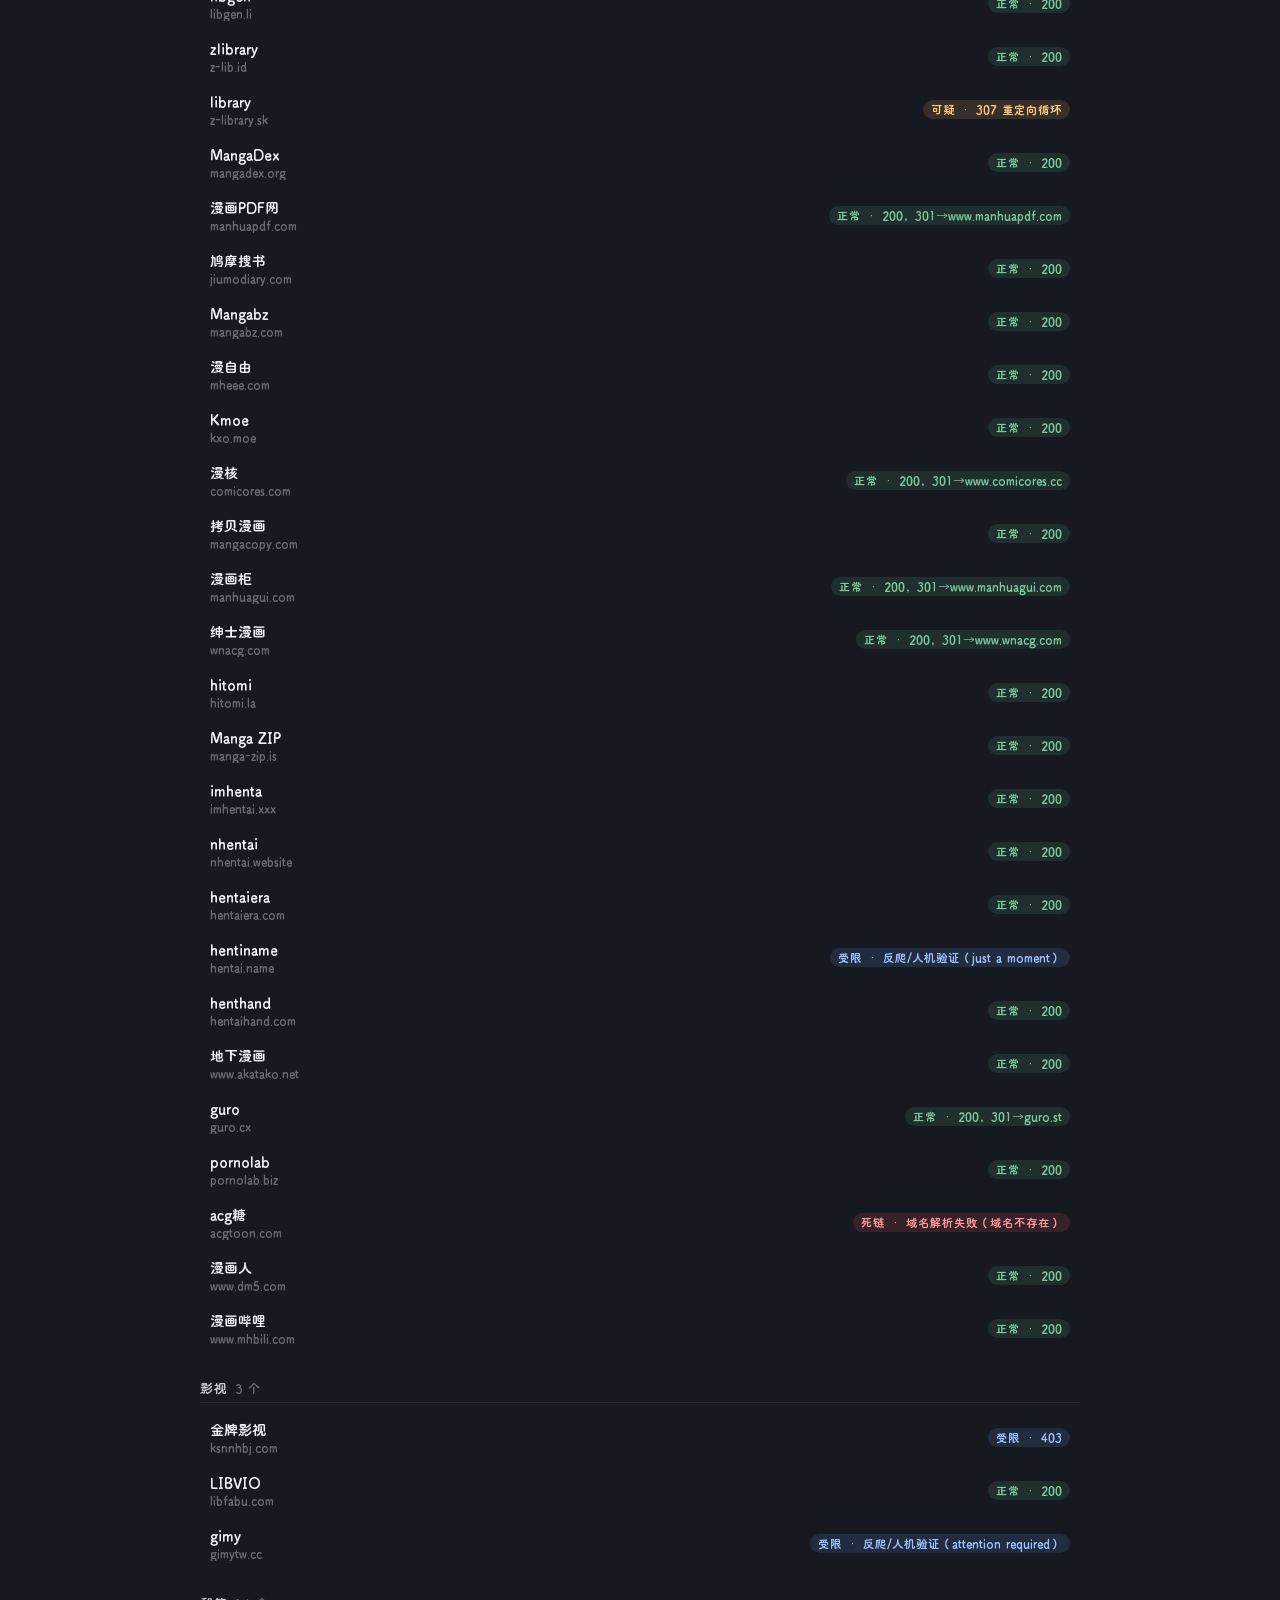
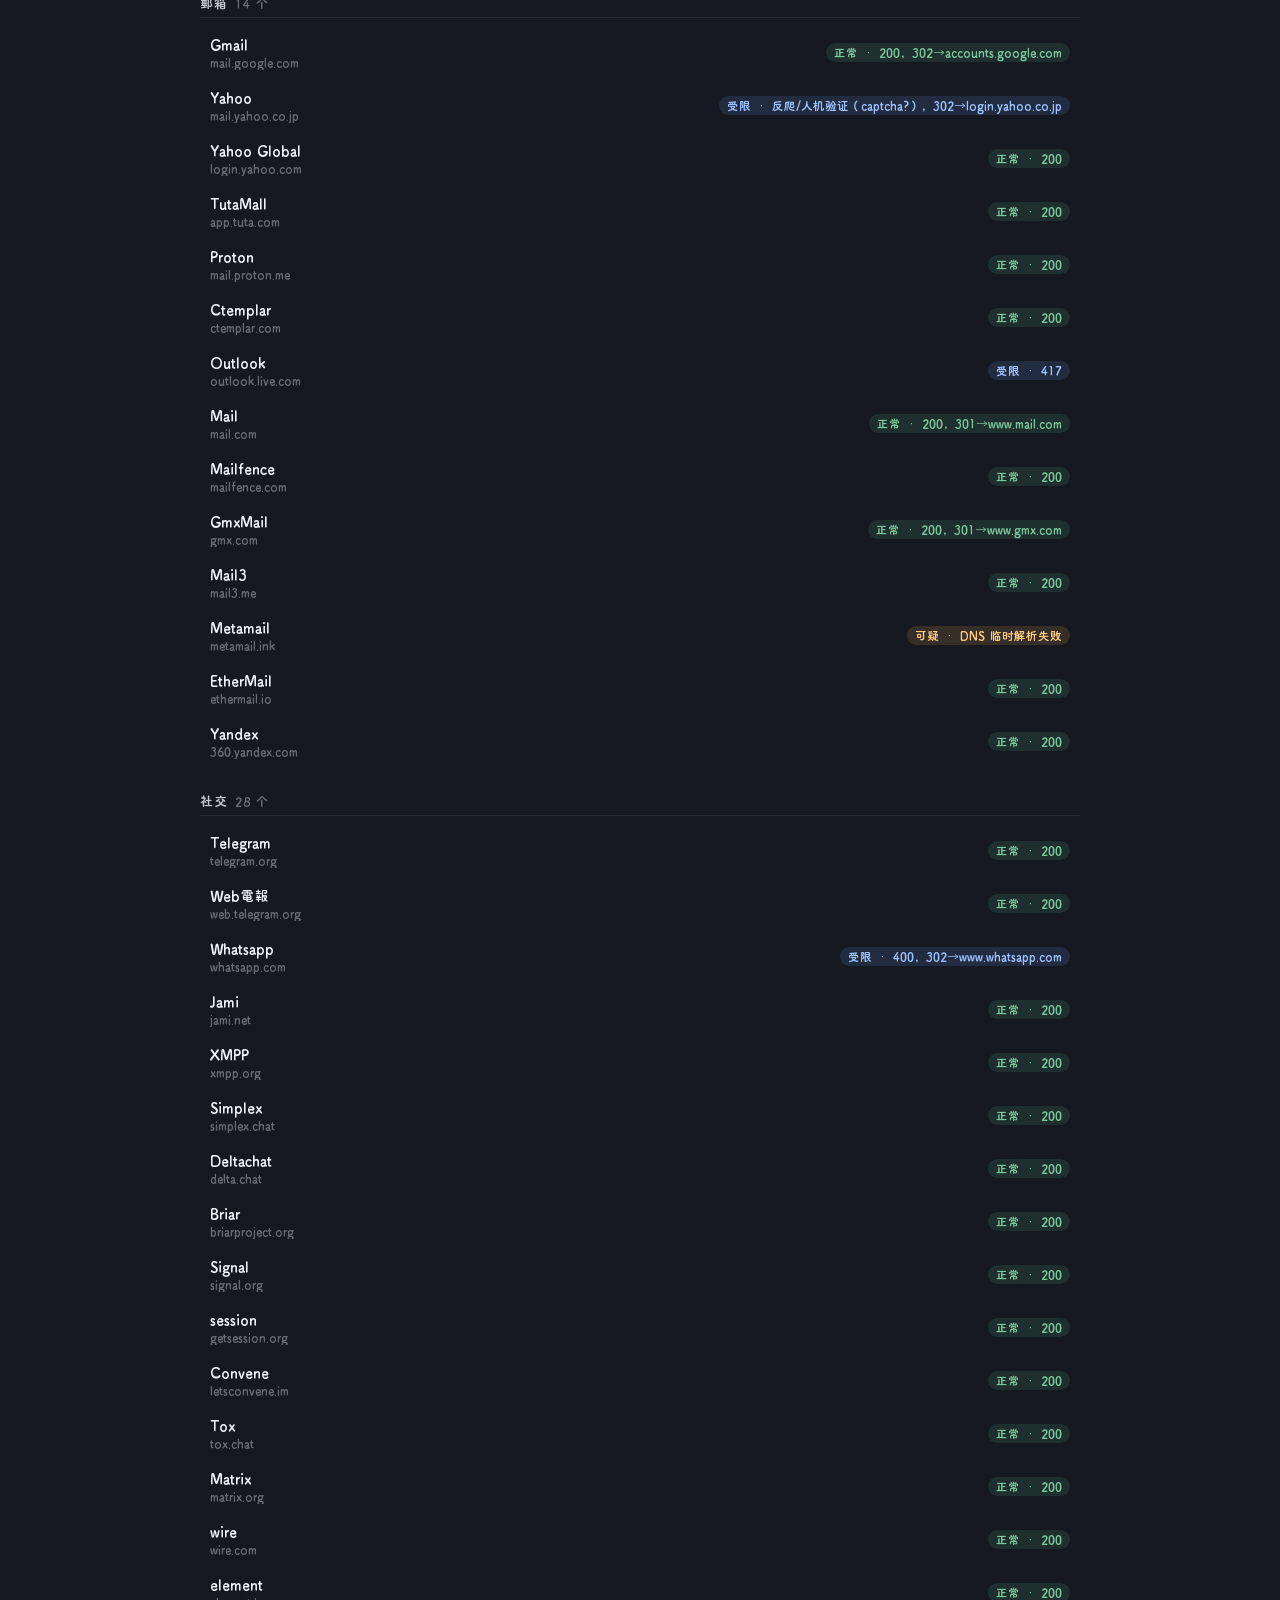
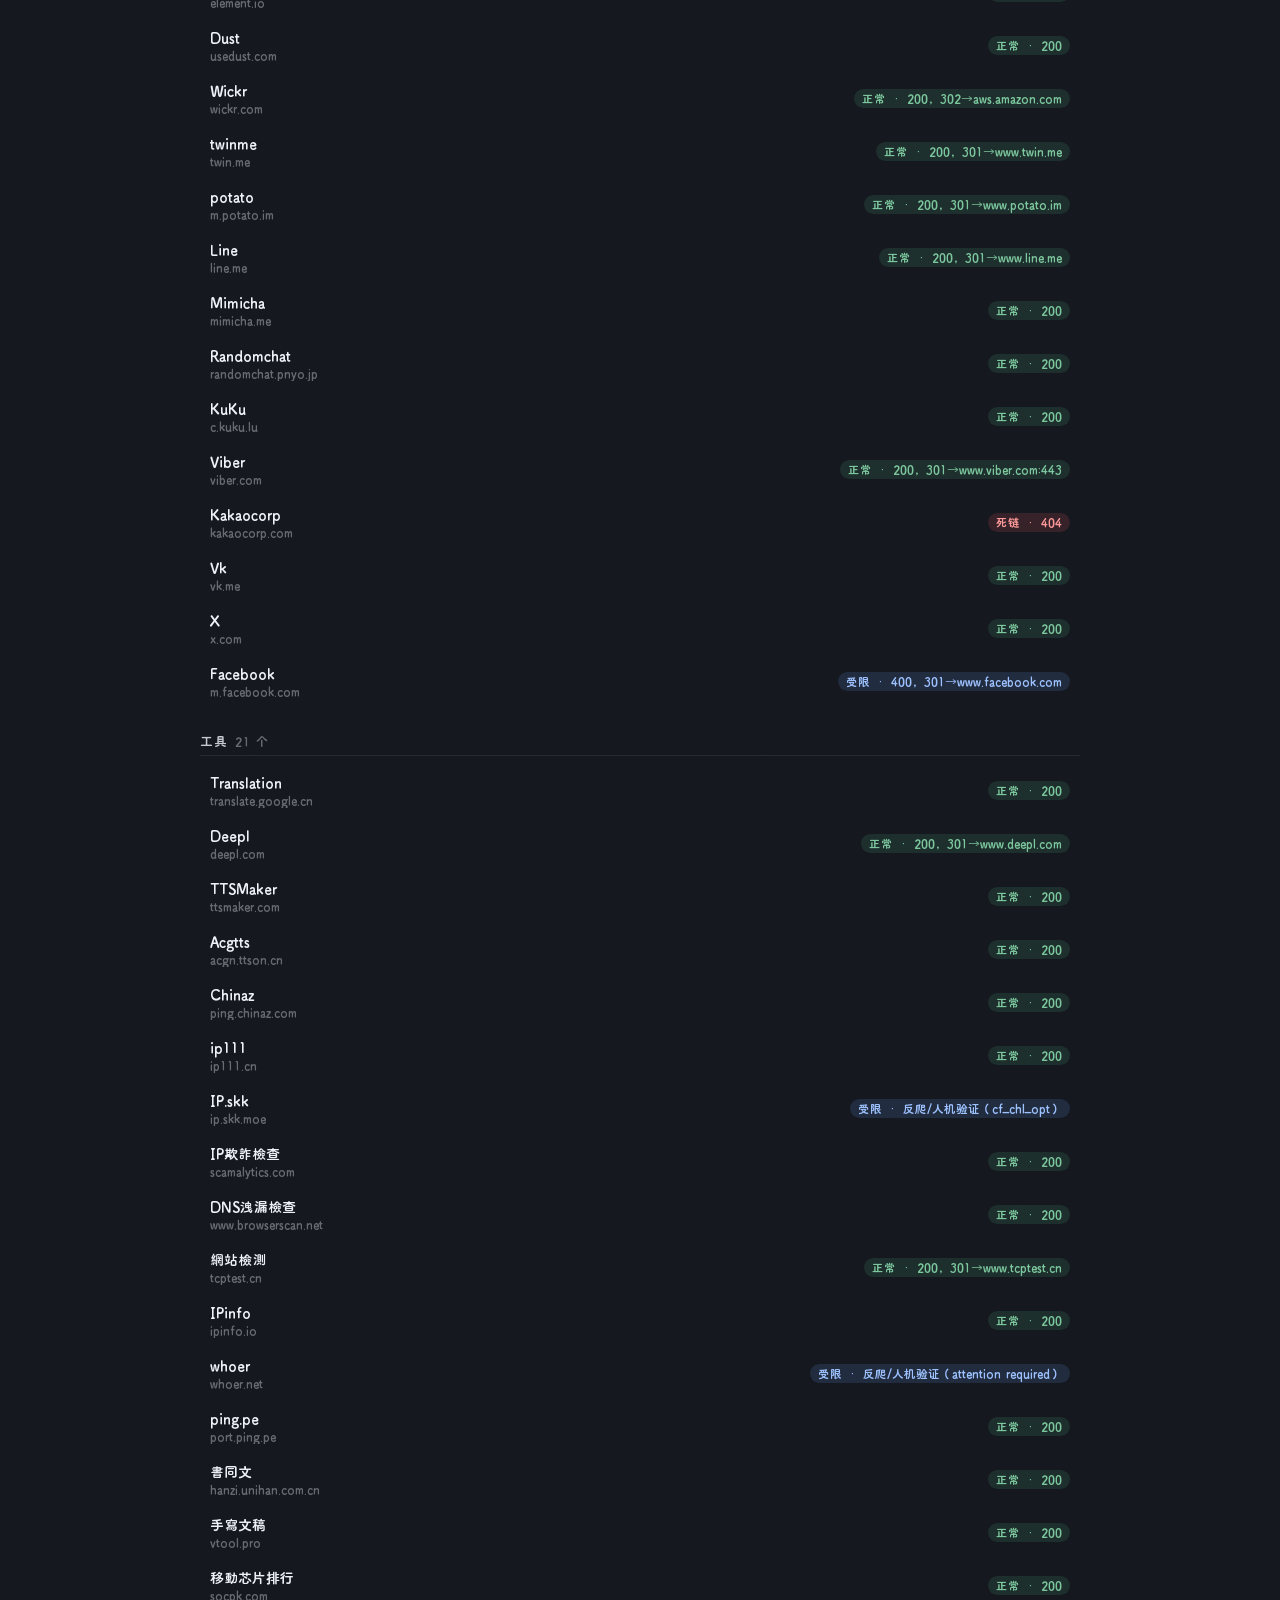
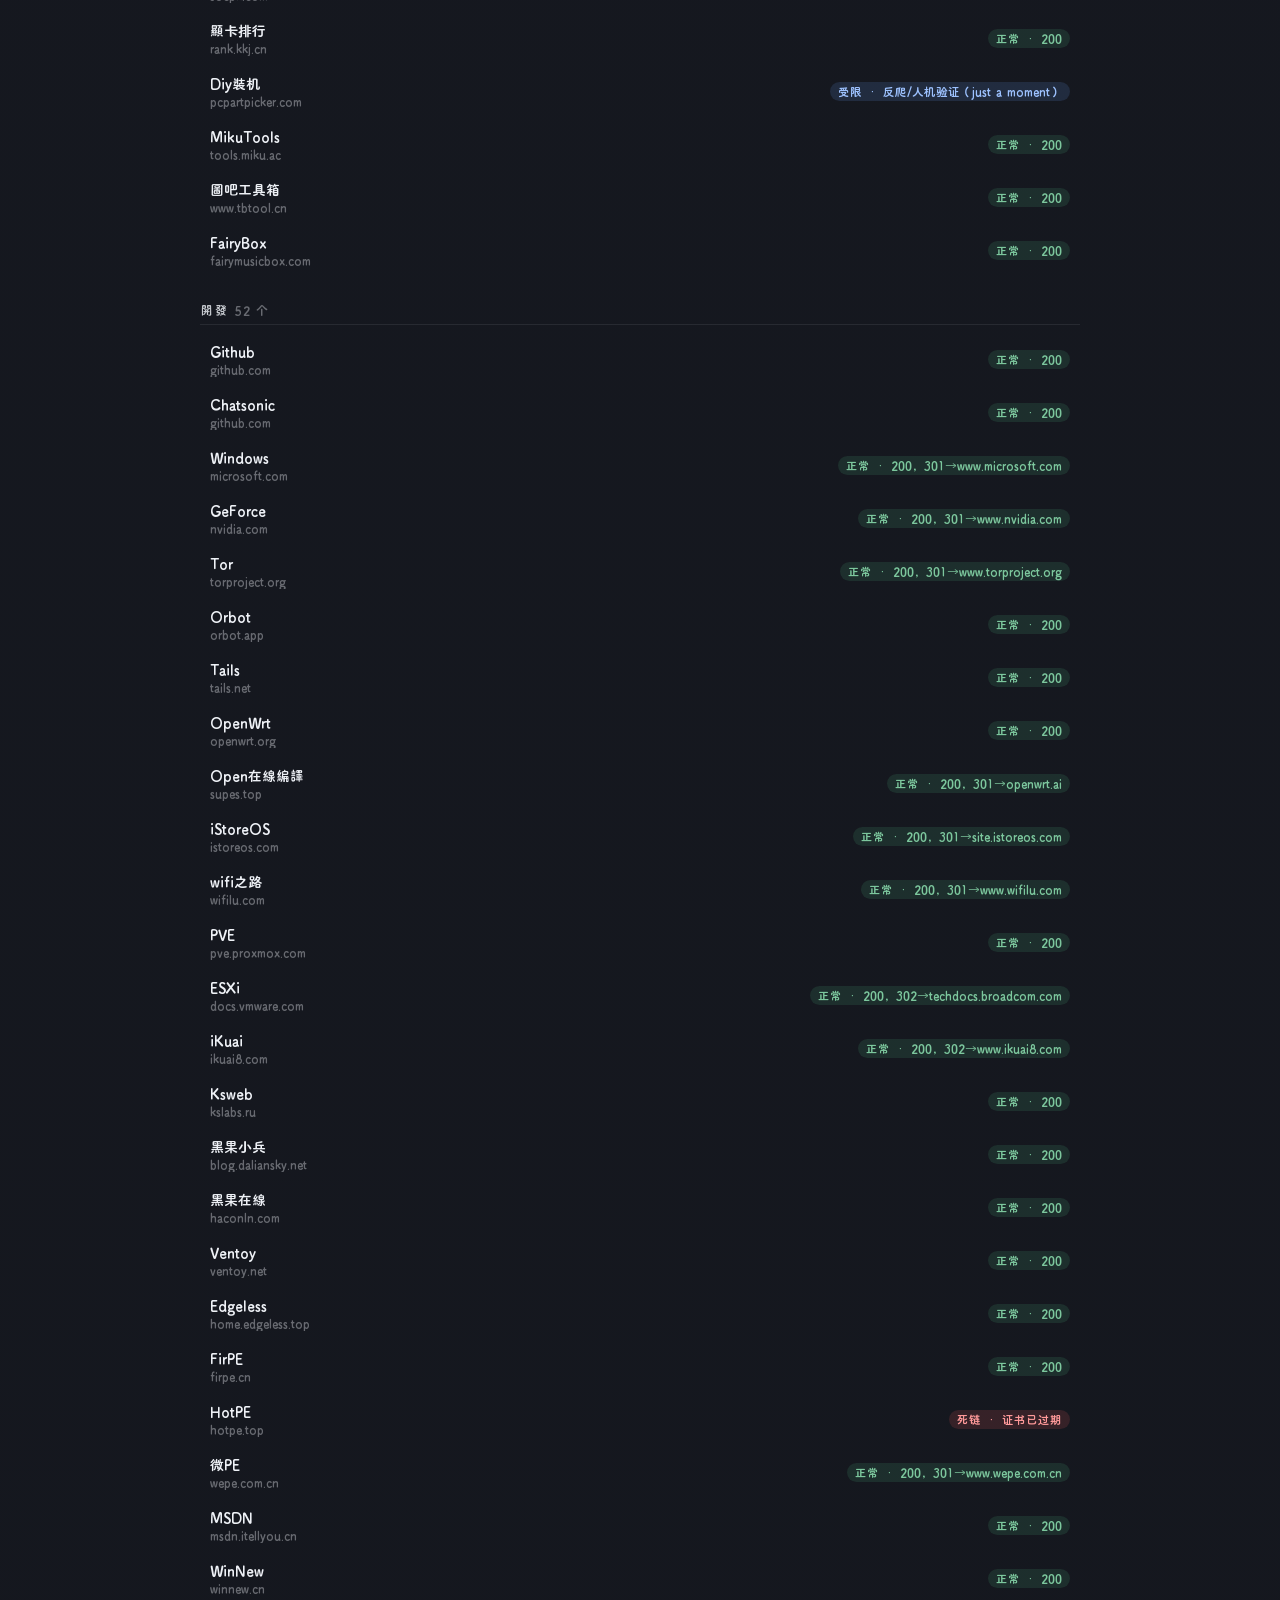
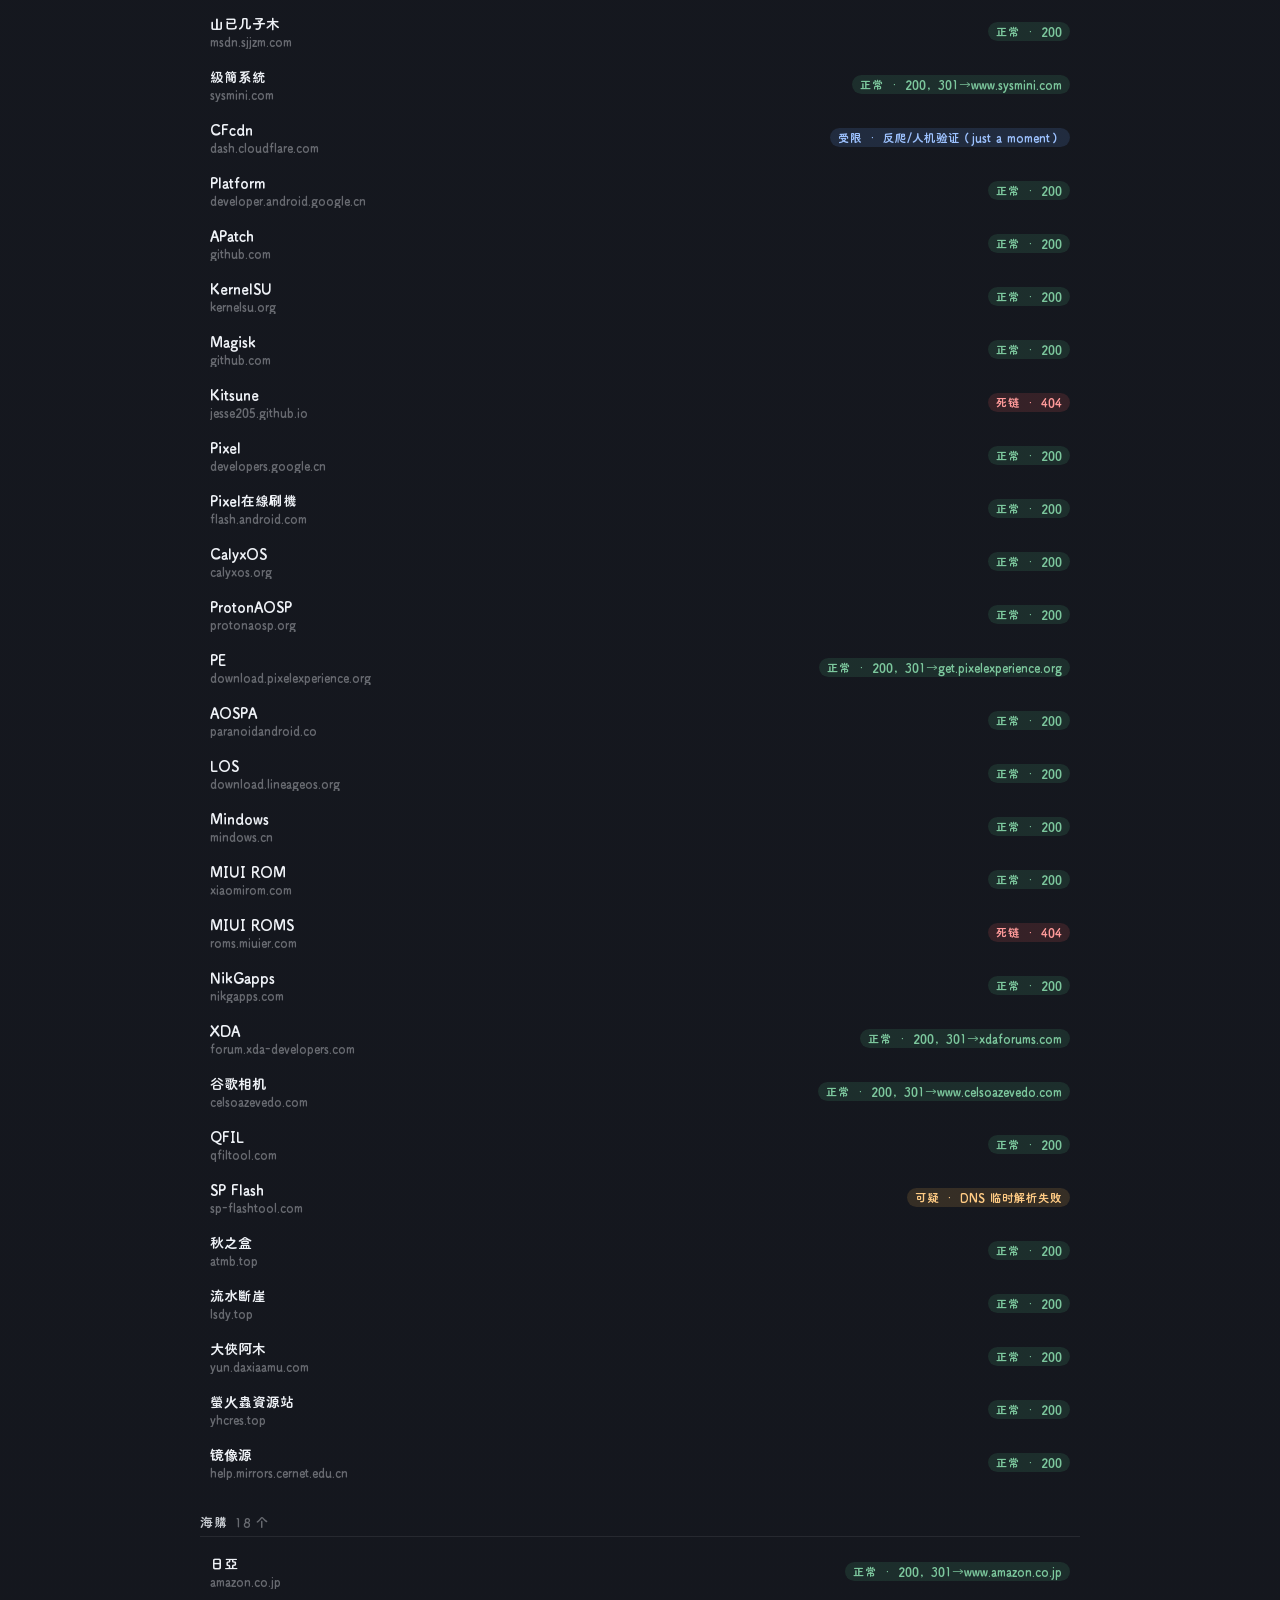
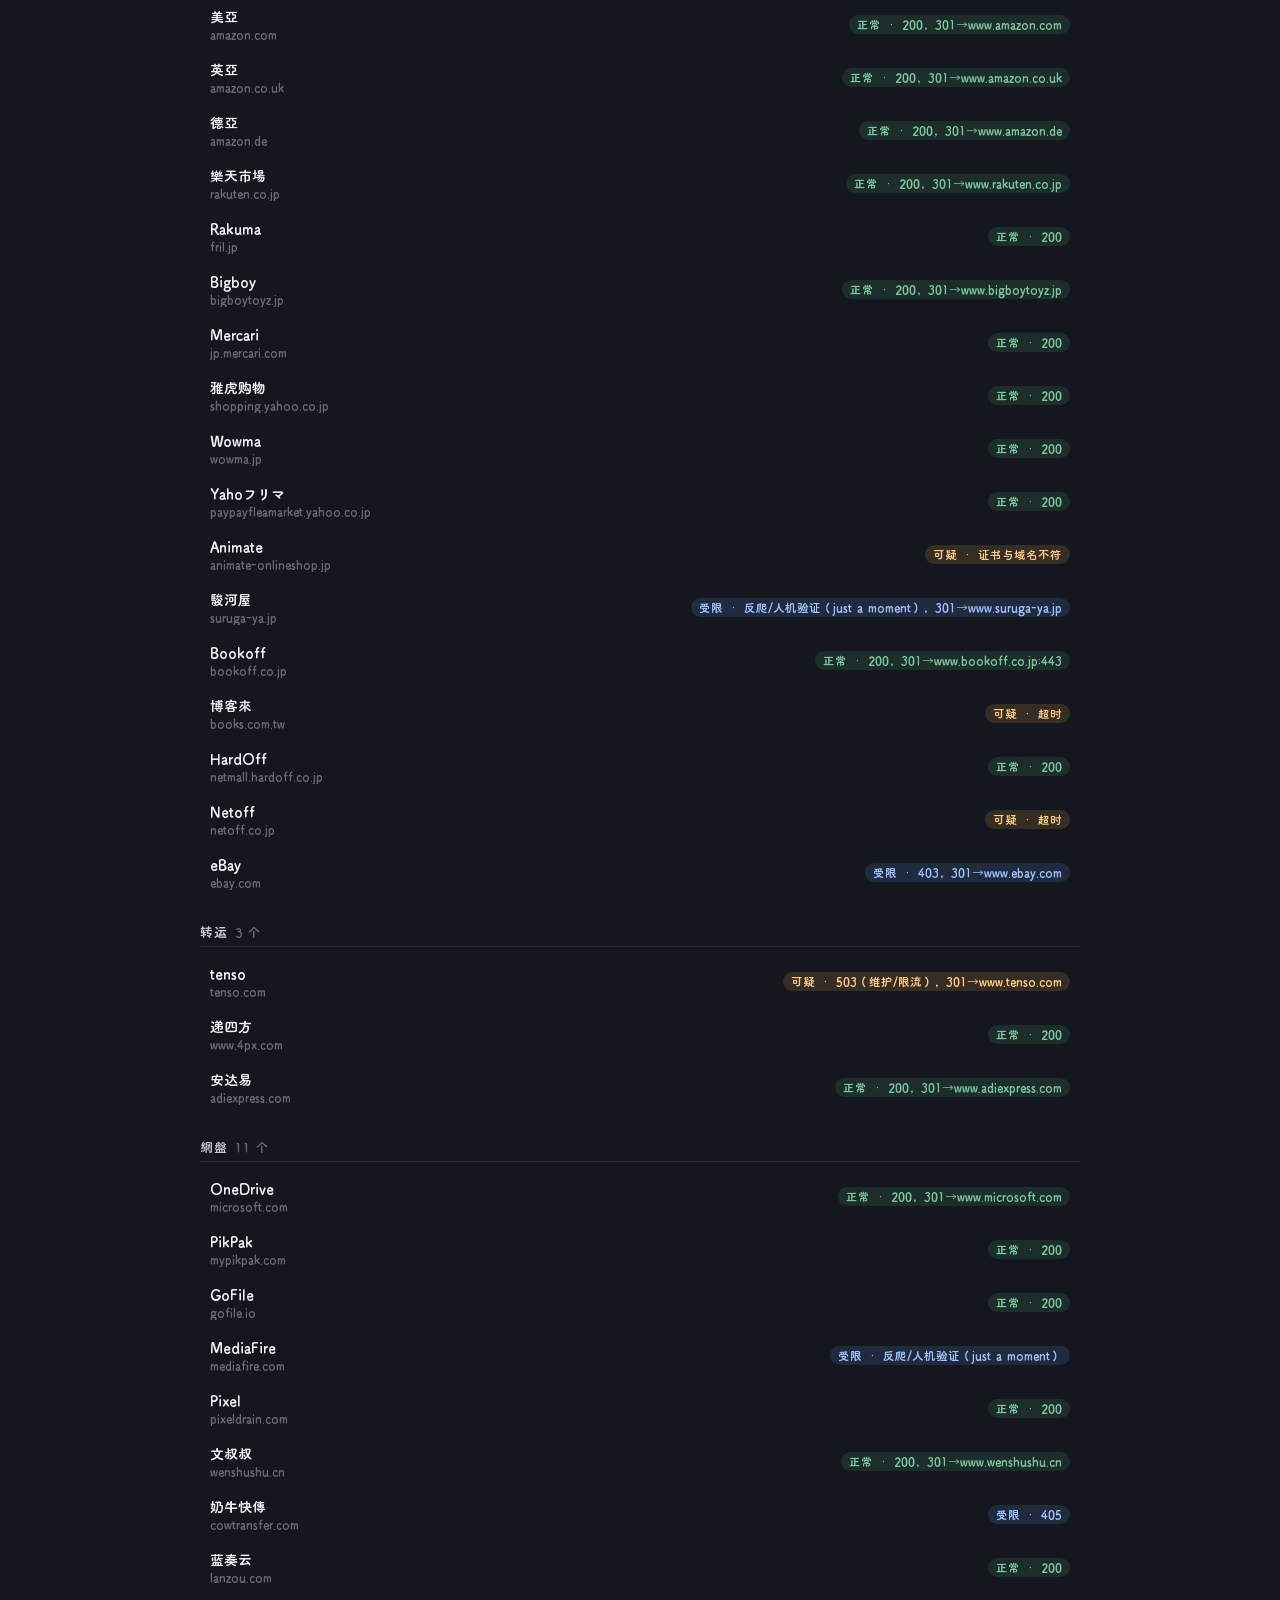
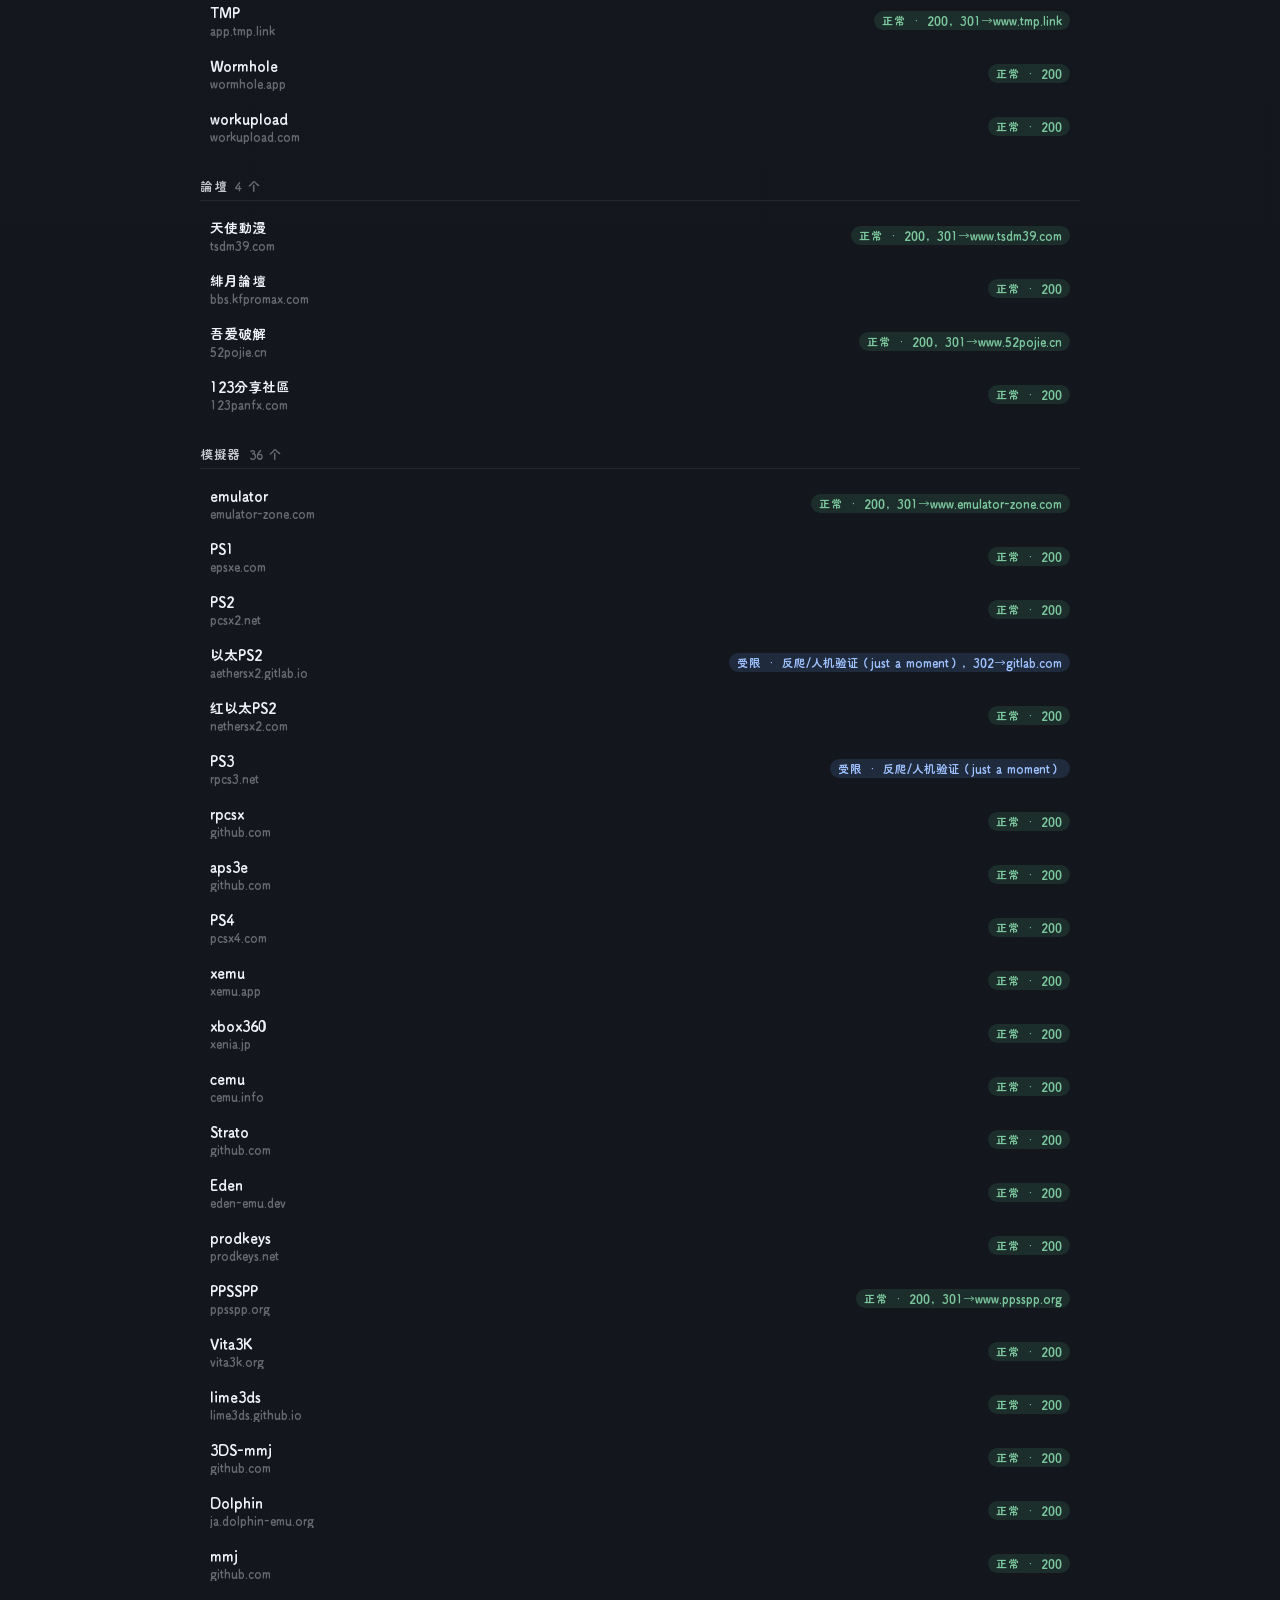
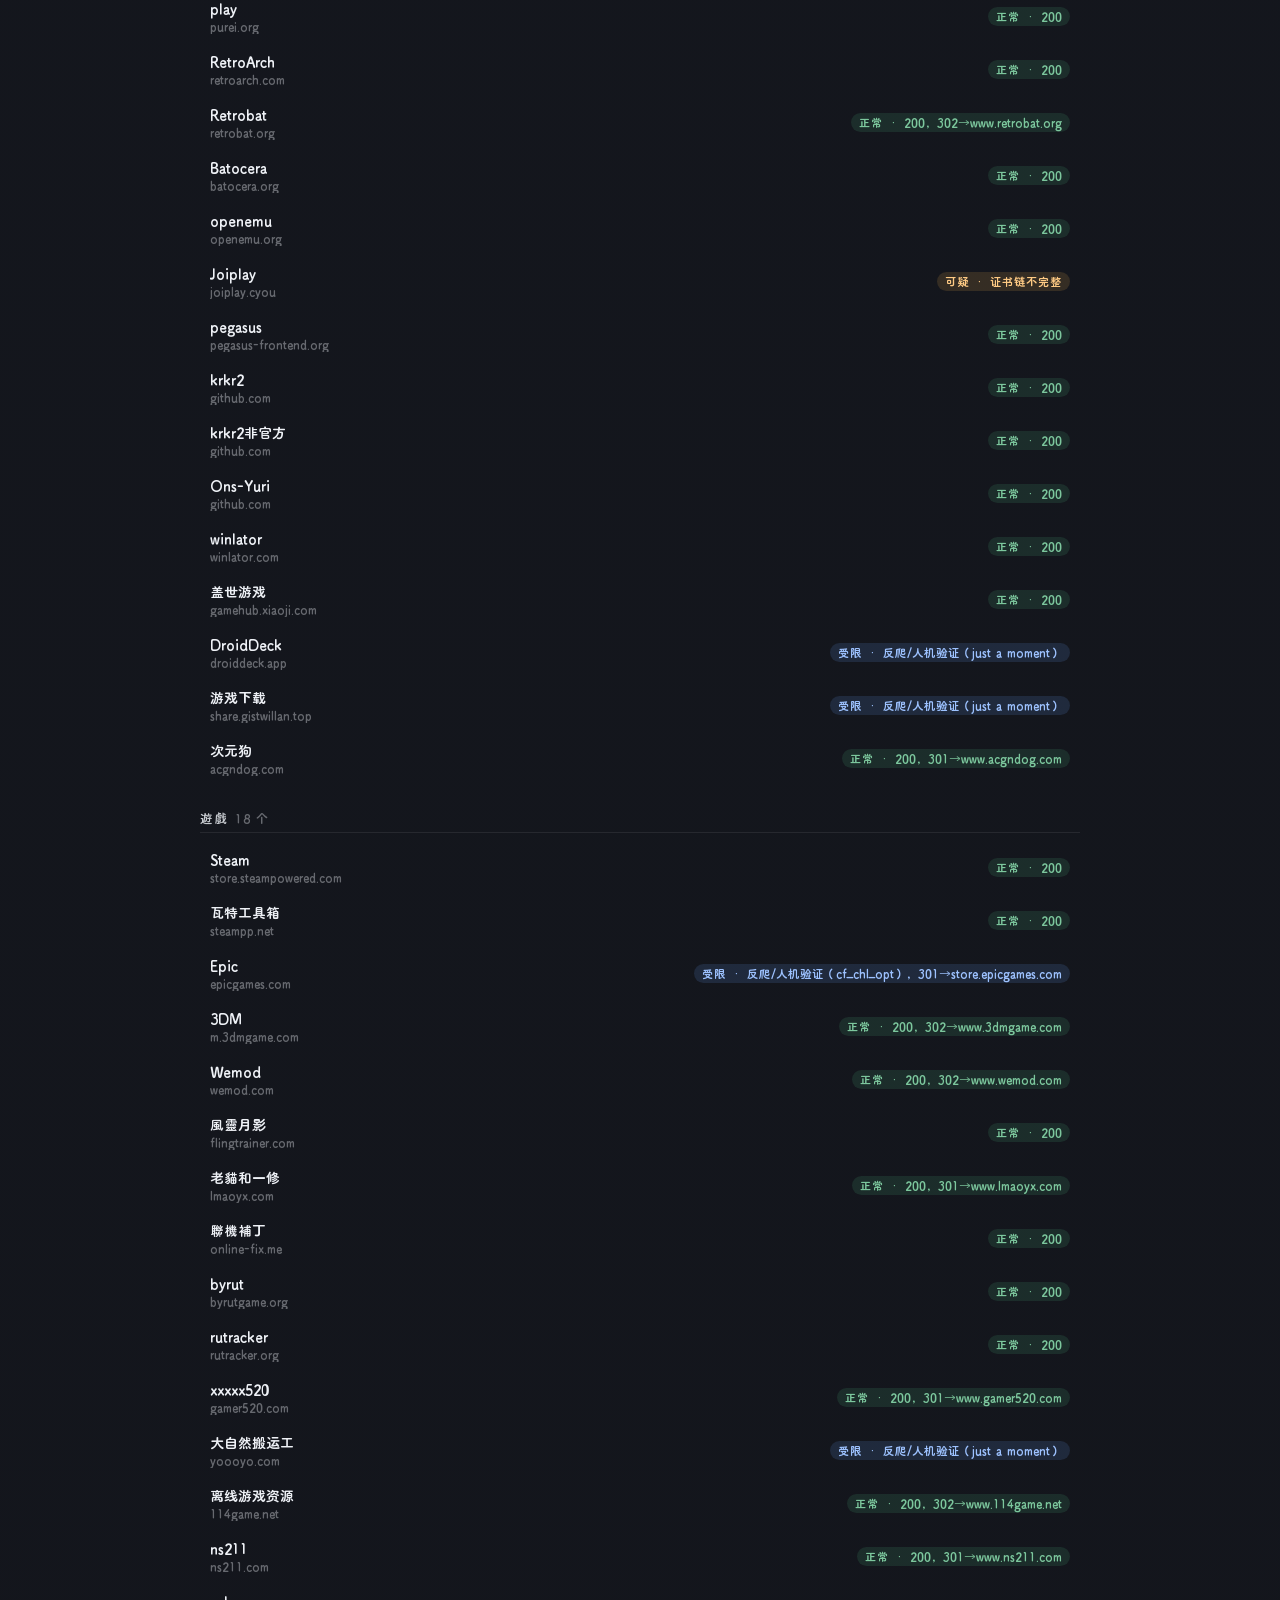
==== commit eb0b7c35: "fix: resolve search and accessibility bugs" ====
--- a/css/responsive.css
+++ b/css/responsive.css
@@ -15,6 +15,8 @@
 
 /* iOS 横屏时不要自作主张放大字号 */
 html {
+    /* 禁止双击放大，保留双指缩放能力 */
+    touch-action: manipulation;
     -webkit-text-size-adjust: 100%;
     text-size-adjust: 100%;
 }
@@ -168,10 +170,6 @@
    按高度收敛，避免问候语、搜索框、页脚互相压住
    ========================================================= */
 @media (max-height: 620px) {
-    .greet-date {
-        display: none;
-    }
-
     .greet-time {
         font-size: 30px;
     }
@@ -184,11 +182,6 @@
         top: 45%;
     }
 
-    /* 页脚最上面那行装饰文字让位，只留信息行 */
-    .site-footer-main {
-        display: none;
-    }
-
     .site-footer {
         padding-bottom: calc(8px + var(--safe-bottom));
         line-height: 1.55;
@@ -196,11 +189,6 @@
 }
 
 @media (max-height: 460px) {
-    .greet-text,
-    .greet-date {
-        display: none;
-    }
-
     .greet-time {
         font-size: 24px;
     }
@@ -209,8 +197,20 @@
         top: 50%;
     }
 
+    /* 页脚四行仍全部保留，只把行高压紧一点，多让出几十像素 */
+    .site-footer {
+        padding-bottom: calc(6px + var(--safe-bottom));
+        font-size: 11.5px;
+        line-height: 1.4;
+    }
+
+    .site-footer-ip,
     .site-footer-visits {
-        display: none;
+        font-size: 11px;
+    }
+
+    .greet-date {
+        font-size: 11.5px;
     }
 
     :root {
